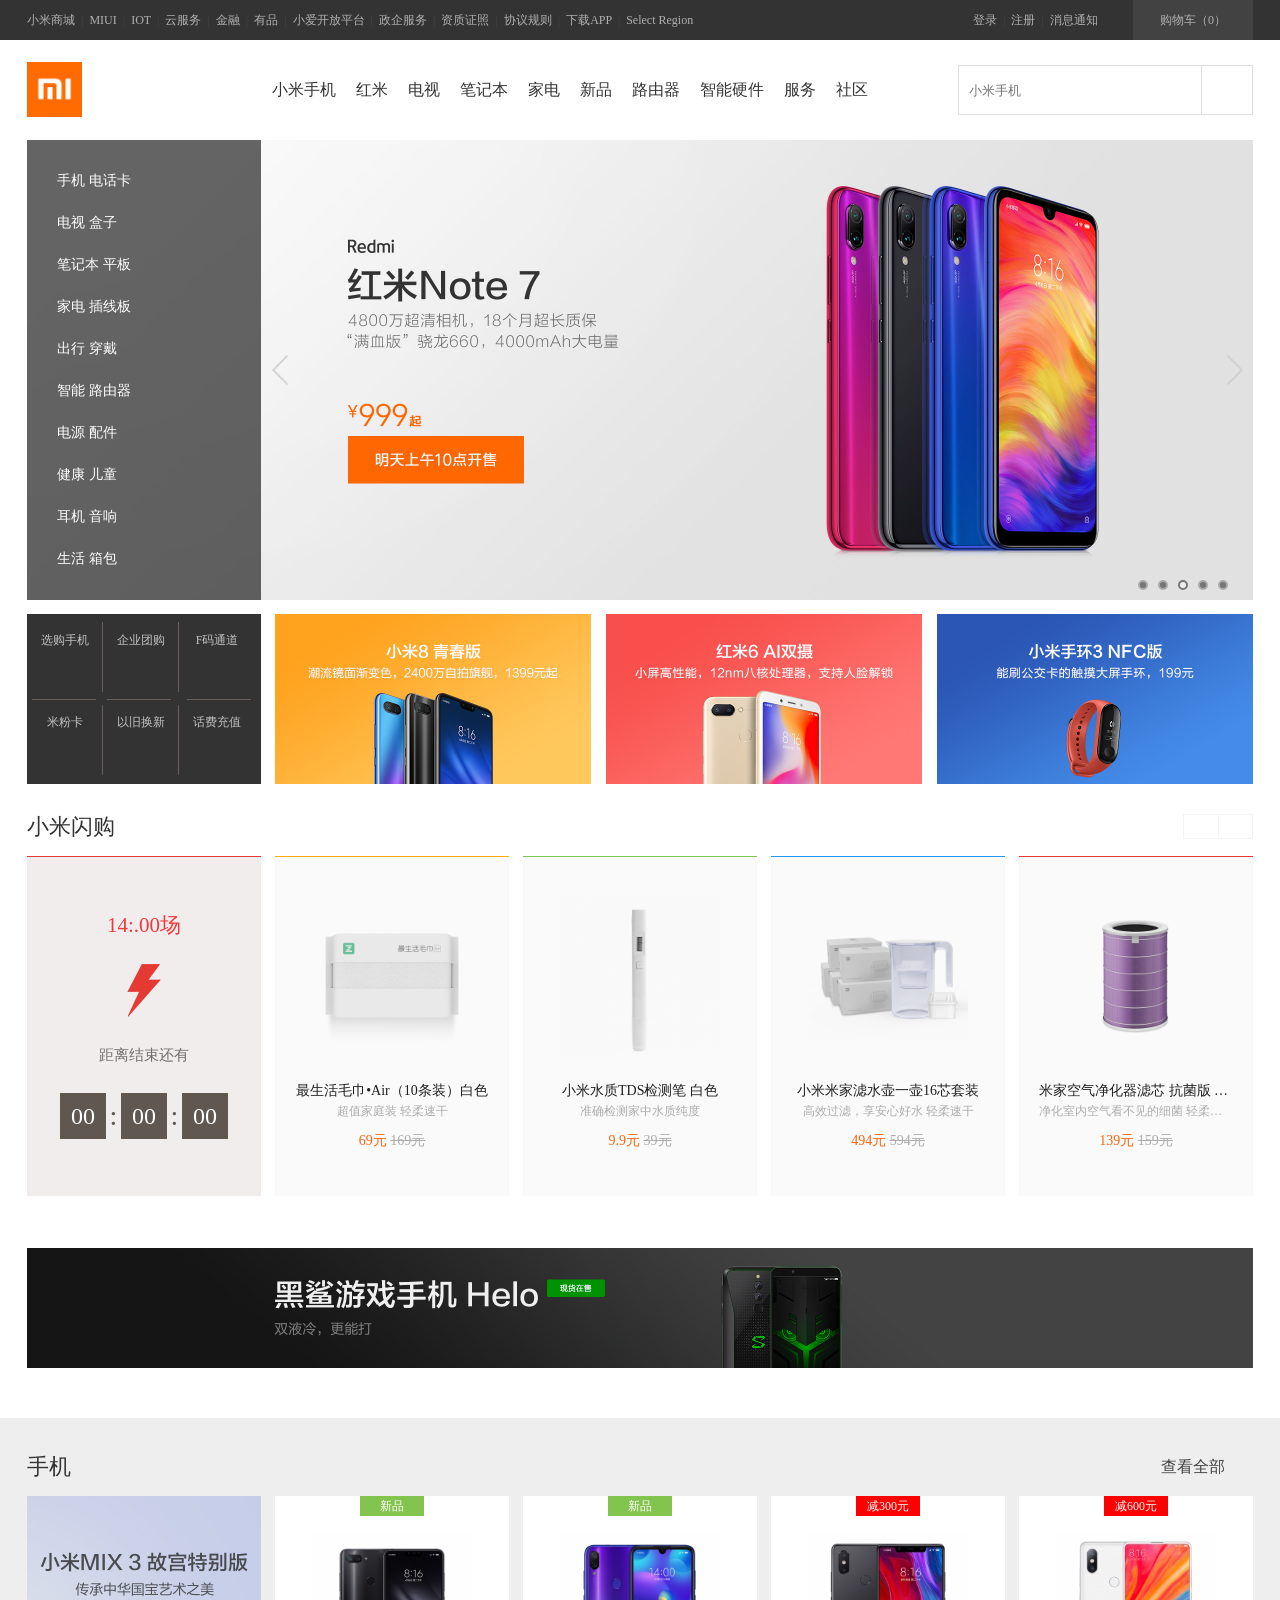
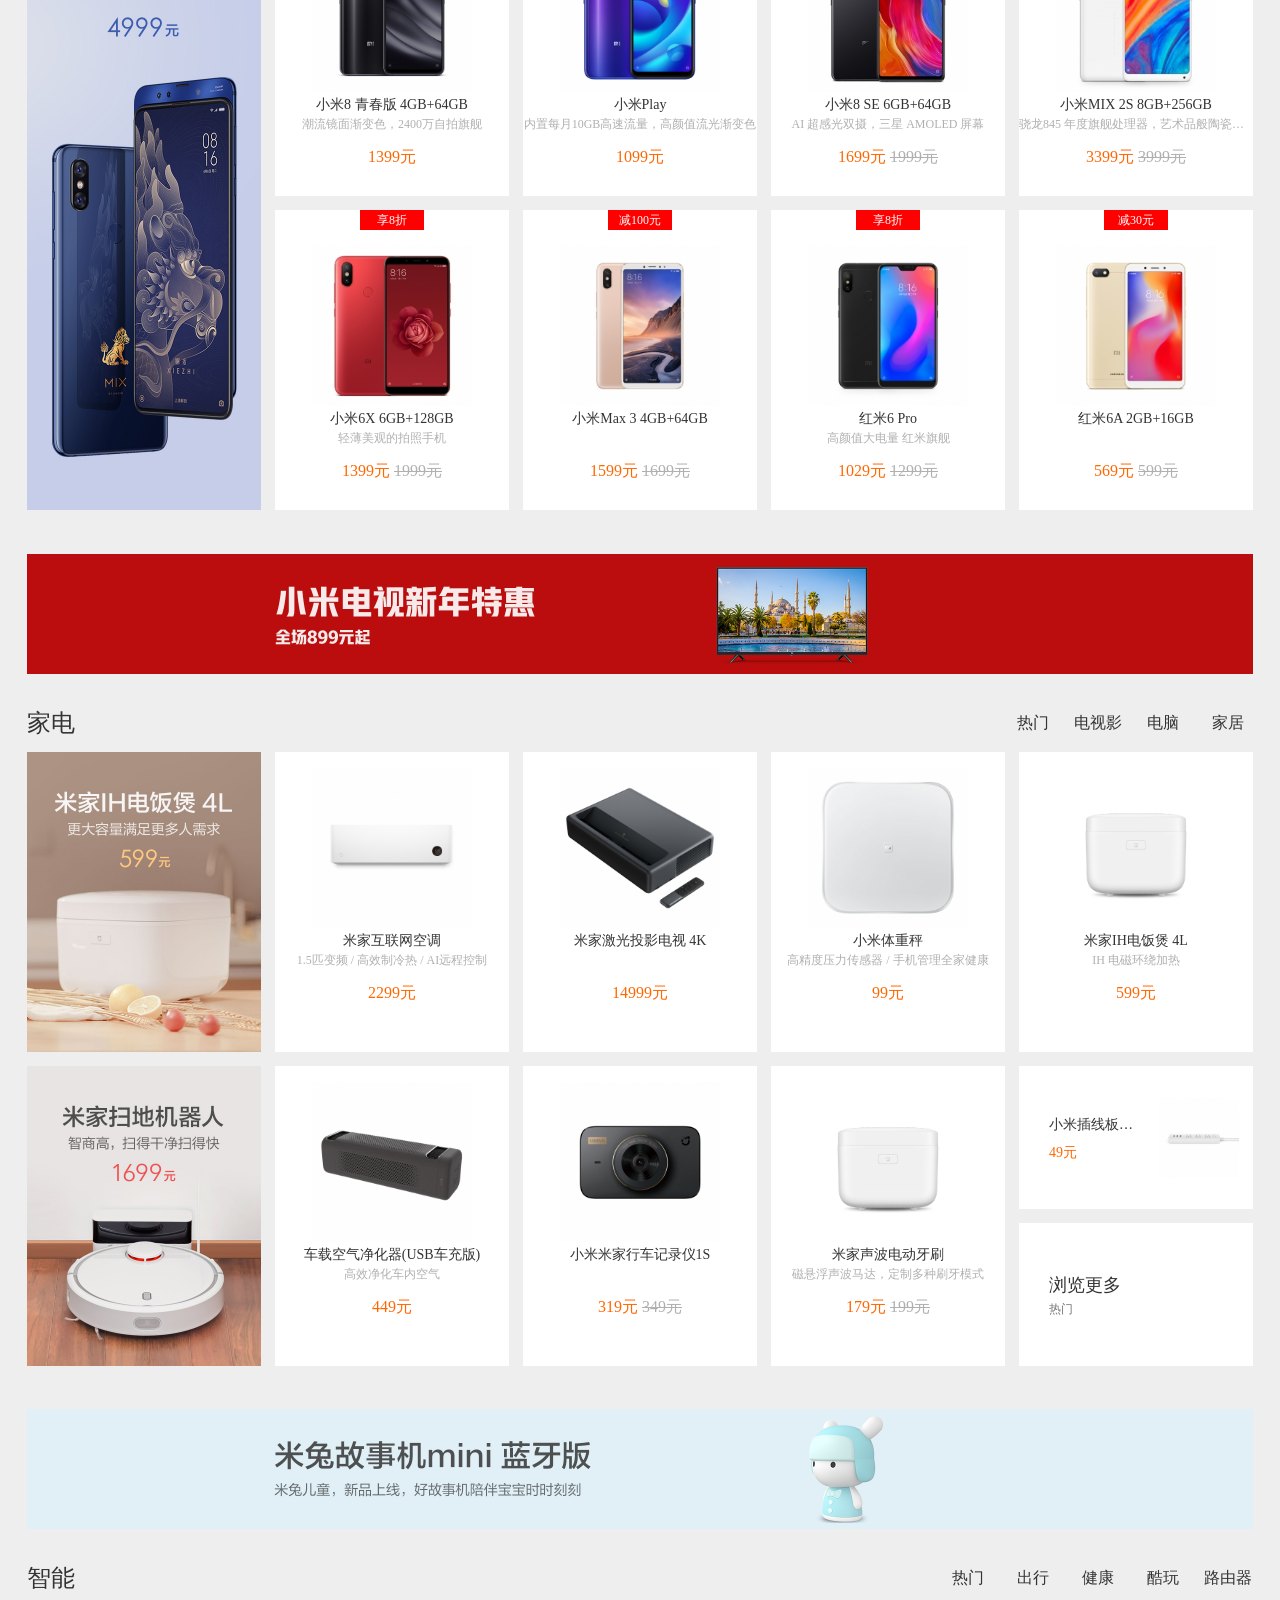
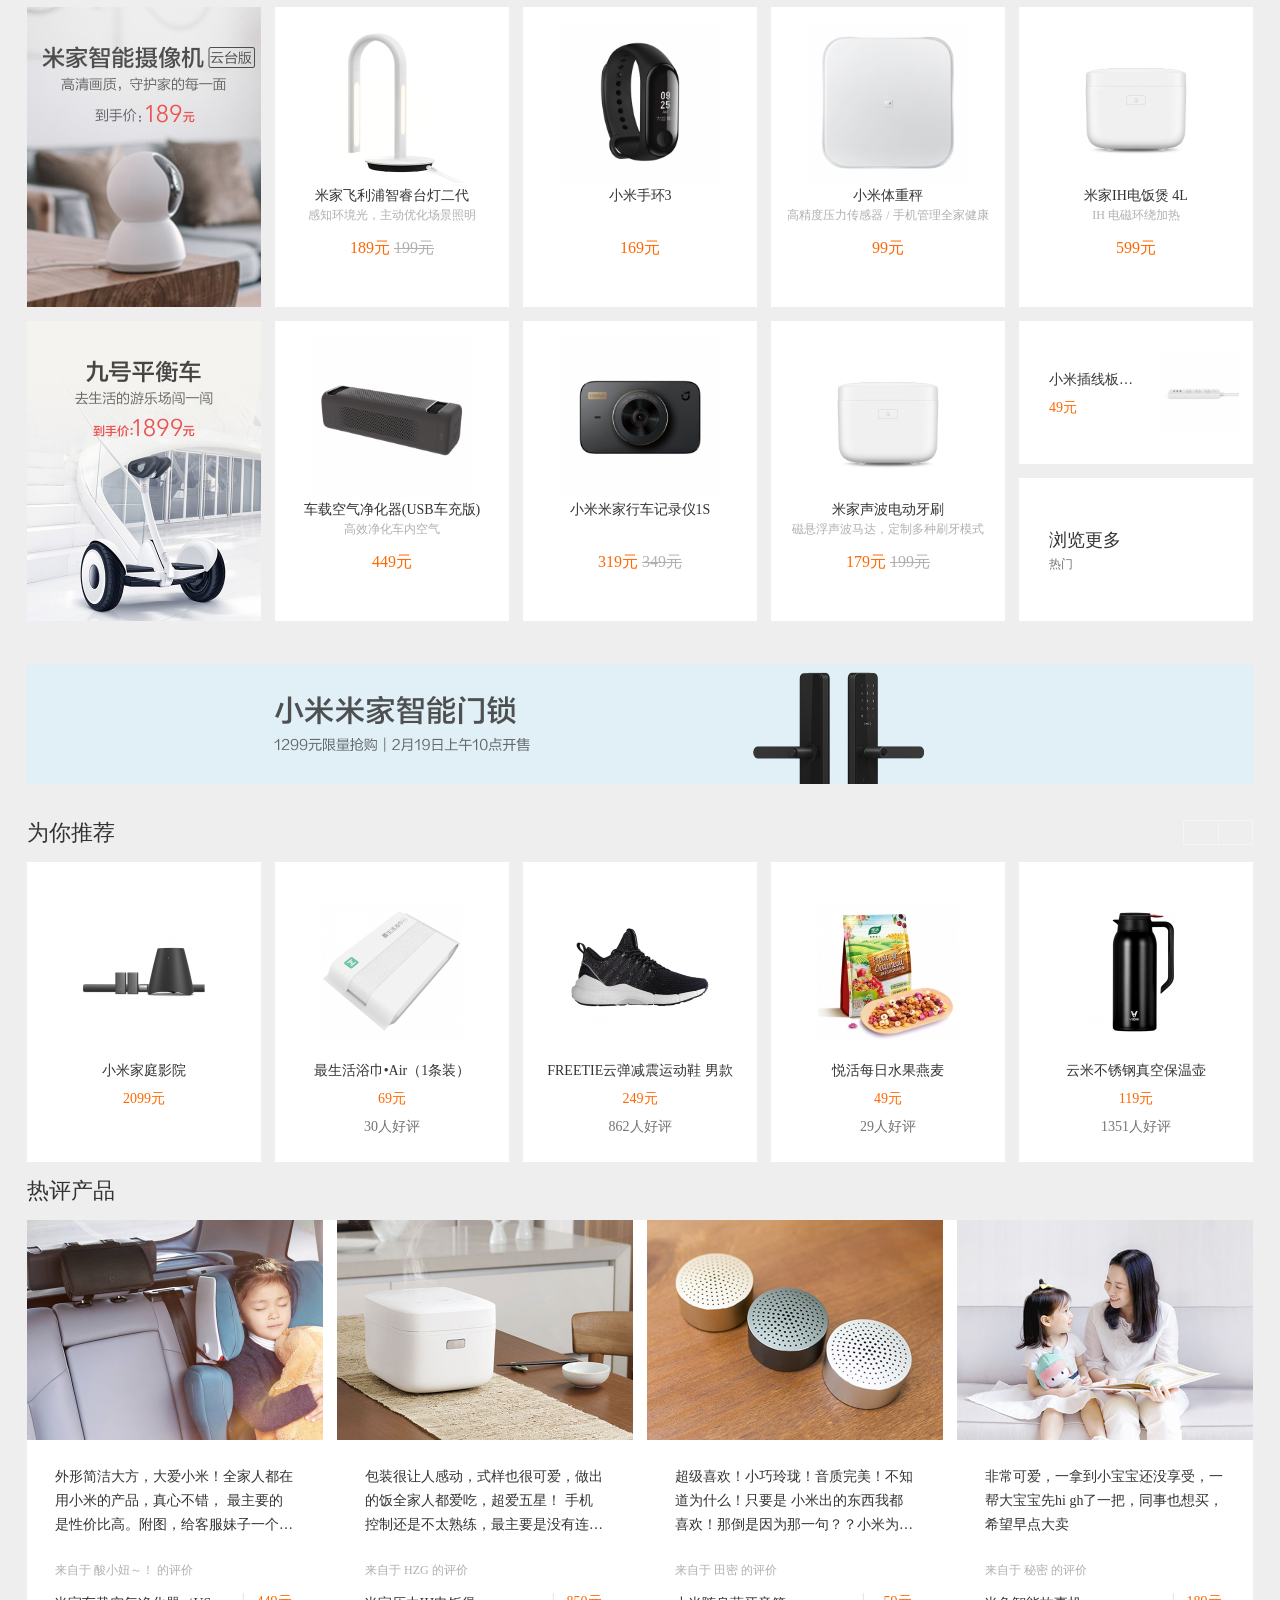
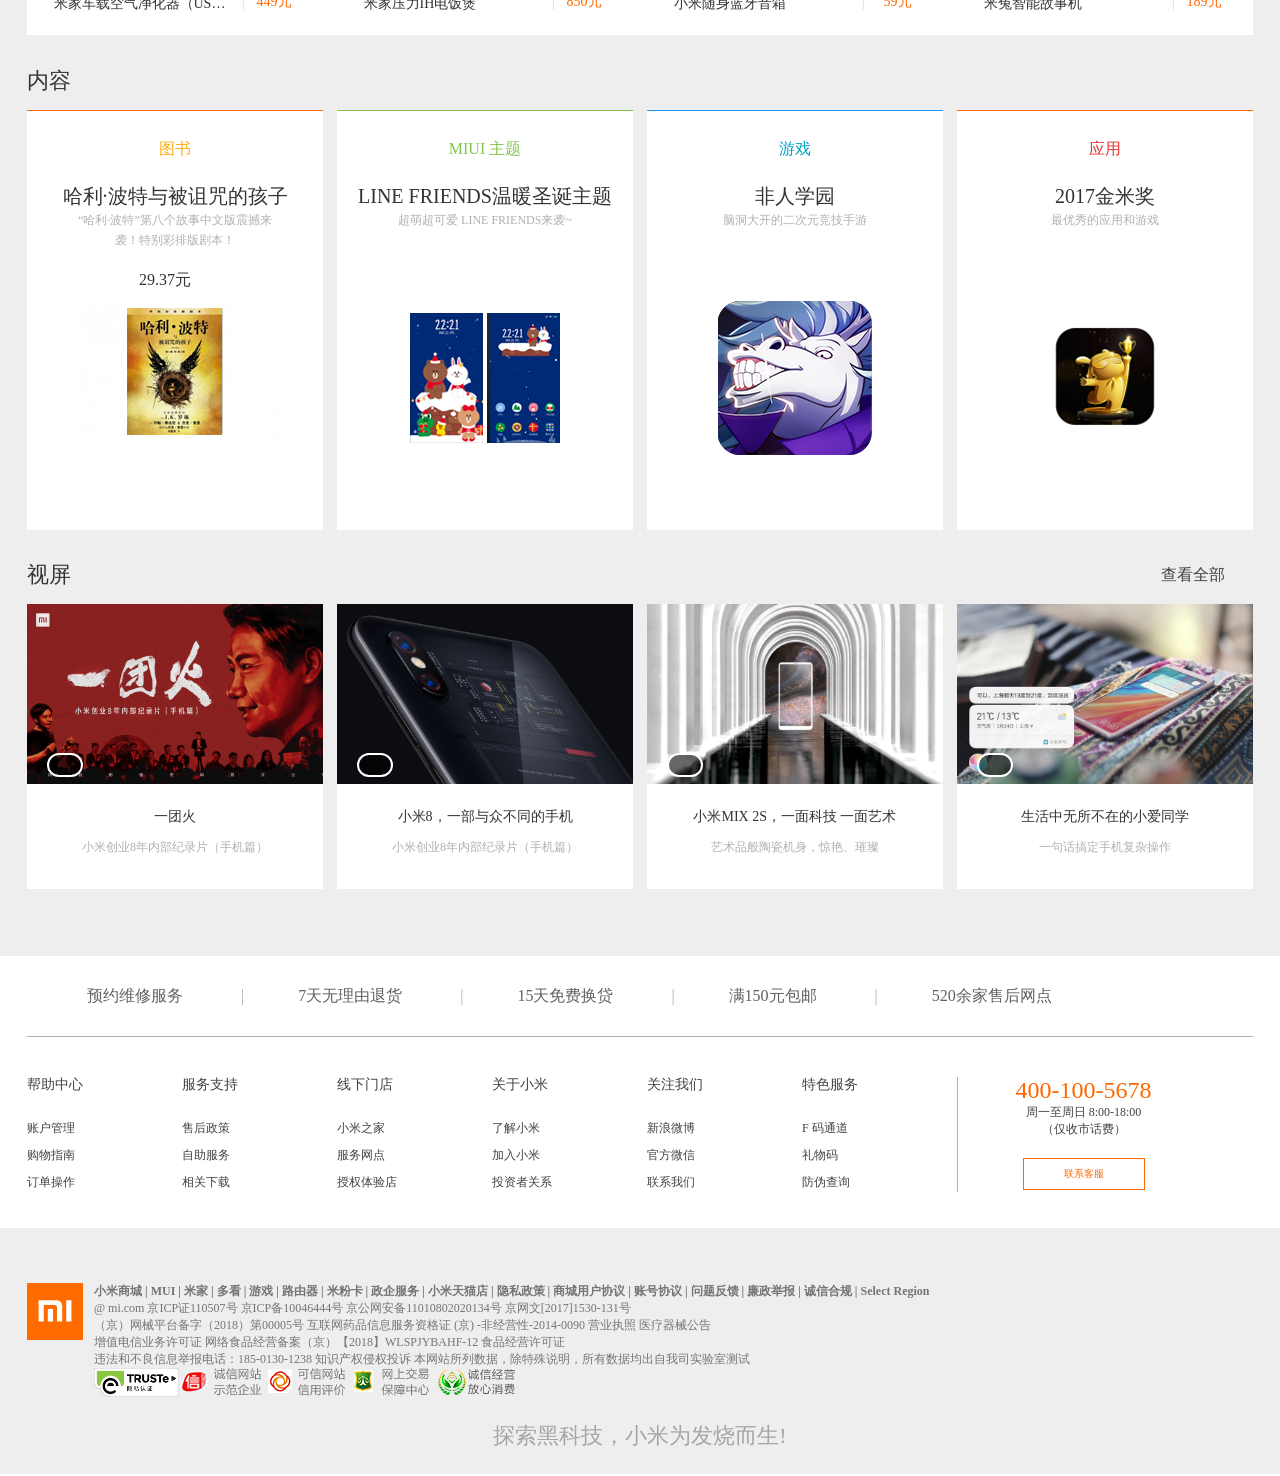
==== xiaomi/xiaomi.html @ b0c9e52c "小米" ====
<!DOCTYPE html>
<html lang="en">
<head>
    <meta charset="UTF-8">
    <title>小米</title>
    <link rel="stylesheet" href="css/xiaomi.css">
    <link rel="stylesheet" href="http://at.alicdn.com/t/font_1019572_u8rzowao7lb.css">
</head>
<body>
    <!--小米首页顶部导航开始-->
        <header class="mi-header">
            <div class="header-content">
                <ul class="header-nav">
                    <a href="">小米商城</a>
                    <span>|</span>
                    <a href="">MIUI</a>
                    <span>|</span>
                    <a href="">IOT</a>
                    <span>|</span>
                    <a href="">云服务</a>
                    <span>|</span>
                    <a href="">金融</a>
                    <span>|</span>
                    <a href="">有品</a>
                    <span>|</span>
                    <a href="">小爱开放平台</a>
                    <span>|</span>
                    <a href="">政企服务</a>
                    <span>|</span>
                    <a href="">资质证照</a>
                    <span>|</span>
                    <a href="">协议规则</a>
                    <span>|</span>
                    <a href="">下载APP</a>
                    <span>|</span>
                    <a href="">Select Region</a>

                </ul>
                <div class="header-car">
                    <a href="">登录</a>
                    <span>|</span>
                    <a href="">注册</a>
                    <span>|</span>
                    <a href="">消息通知</a>

                    <a href="" id="car">
                        <i class="iconfont icon-gouwuche"></i>
                        购物车（0）
                        <div class="car-xiala">

                        </div>
                    </a>

                </div>
            </div>
        </header>
    <!--小米首页顶部导航结束-->
    <!--小米首页搜索部分开始-->
        <div class="search-box">
            <div class="container search">
                <div class="search-img">
                    <img src="img/logo-footer.png" alt="">
                </div>
                <ul class="search-list">
                    <li id="search-list-one"></li>
                    <li class="search-item">
                        小米手机
                        <div class="item-detail">
                            <ul>
                                <li class="item-detail-li item-detail-li-one">
                                    <div class="item-detail-a item-detail-a-xinpin">
                                        新品
                                    </div>
                                    <p class="item-detail-img">
                                        <img src="img/mix3-320.png" alt="">
                                    </p>
                                    <p class="item-detail-b">小米MIX 3</p>
                                    <p class="item-detail-c">3299元起</p>
                                </li>
                                <div class="item-line"></div>
                                <li class="item-detail-li">
                                    <div class="item-detail-a"></div>
                                    <p class="item-detail-img">
                                        <img src="img/qingchun-320.png" alt="">
                                    </p>
                                    <p class="item-detail-b">小米8 青春版</p>
                                    <p class="item-detail-c">1399元起</p>
                                </li>
                                <div class="item-line"></div>
                                <li class="item-detail-li">
                                    <div class="item-detail-a"></div>
                                    <p class="item-detail-img">
                                        <img src="img/pc-320-220-mi8.png" alt="">
                                    </p>
                                    <p class="item-detail-b">小米8</p>
                                    <p class="item-detail-c">2699元起</p>
                                </li>
                                <div class="item-line"></div>
                                <li class="item-detail-li">
                                    <div class="item-detail-a item-detail-a-xinpin">新品</div>
                                    <p class="item-detail-img">
                                        <img src="img/pc-320-miplay-1.png" alt="">
                                    </p>
                                    <p class="item-detail-b">小米Play</p>
                                    <p class="item-detail-c">1099元起</p>
                                </li>
                                <div class="item-line"></div>
                                <li class="item-detail-li">
                                    <div class="item-detail-a"></div>
                                    <p class="item-detail-img">
                                        <img src="img/pc-320-220-mi8se.png" alt="">
                                    </p>
                                    <p class="item-detail-b">小米8 SE</p>
                                    <p class="item-detail-c">1699元起</p>
                                </li>
                            </ul>
                        </div>
                    </li>
                    <li class="search-item">
                        红米
                        <div class="item-detail">
                            <ul>
                                <li class="item-detail-li item-detail-li-one">
                                    <div class="item-detail-a item-detail-a-xinpin">
                                        新品
                                    </div>
                                    <p class="item-detail-img">
                                        <img src="img/note7320-220.png" alt="">
                                    </p>
                                    <p class="item-detail-b">红米Note7</p>
                                    <p class="item-detail-c">999元起</p>
                                </li>
                                <div class="item-line"></div>
                                <li class="item-detail-li">
                                    <div class="item-detail-a"></div>
                                    <p class="item-detail-img">
                                        <img src="img/6pro320-220.png" alt="">
                                    </p>
                                    <p class="item-detail-b">红米6 Pro</p>
                                    <p class="item-detail-c">1299元起</p>
                                </li>
                                <div class="item-line"></div>
                                <li class="item-detail-li">
                                    <div class="item-detail-a"></div>
                                    <p class="item-detail-img">
                                        <img src="img/666320.png" alt="">
                                    </p>
                                    <p class="item-detail-b">红米6</p>
                                    <p class="item-detail-c">799元起</p>
                                </li>
                                <div class="item-line"></div>
                                <li class="item-detail-li">
                                    <div class="item-detail-a"></div>
                                    <p class="item-detail-img">
                                        <img src="img/6A320.png" alt="">
                                    </p>
                                    <p class="item-detail-b">红米6A</p>
                                    <p class="item-detail-c">599元起</p>
                                </li>
                                <div class="item-line"></div>
                                <li class="item-detail-li">
                                    <div class="item-detail-a"></div>
                                    <p class="item-detail-img">
                                        <img src="img/note5-320-220.png" alt="">
                                    </p>
                                    <p class="item-detail-b">红米Note5</p>
                                    <p class="item-detail-c">1099元起</p>
                                </li>
                            </ul>
                        </div>
                    </li>
                    <li class="search-item">
                        电视
                        <div class="item-detail">
                            <ul>
                                <li class="item-detail-li item-detail-li-one">
                                    <div class="item-detail-a">
                                        新品
                                    </div>
                                    <p class="item-detail-img">
                                        <img src="img/mix3-320.png" alt="">
                                    </p>
                                    <p class="item-detail-b">小米MIX 3</p>
                                    <p class="item-detail-c">3299元起</p>
                                </li>
                                <div class="item-line"></div>
                                <li class="item-detail-li">
                                    <div class="item-detail-a"></div>
                                    <p class="item-detail-img">
                                        <img src="img/mix3-320.png" alt="">
                                    </p>
                                    <p class="item-detail-b">小米MIX 3</p>
                                    <p class="item-detail-c">3299元起</p>
                                </li>
                                <div class="item-line"></div>
                                <li class="item-detail-li">
                                    <div class="item-detail-a"></div>
                                    <p class="item-detail-img">
                                        <img src="img/mix3-320.png" alt="">
                                    </p>
                                    <p class="item-detail-b">小米MIX 3</p>
                                    <p class="item-detail-c">3299元起</p>
                                </li>
                                <div class="item-line"></div>
                                <li class="item-detail-li">
                                    <div class="item-detail-a"></div>
                                    <p class="item-detail-img">
                                        <img src="img/mix3-320.png" alt="">
                                    </p>
                                    <p class="item-detail-b">小米MIX 3</p>
                                    <p class="item-detail-c">3299元起</p>
                                </li>
                                <div class="item-line"></div>
                                <li class="item-detail-li">
                                    <div class="item-detail-a"></div>
                                    <p class="item-detail-img">
                                        <img src="img/mix3-320.png" alt="">
                                    </p>
                                    <p class="item-detail-b">小米MIX 3</p>
                                    <p class="item-detail-c">3299元起</p>
                                </li>
                                <div class="item-line"></div>
                                <li class="item-detail-li">
                                    <div class="item-detail-a"></div>
                                    <p class="item-detail-img">
                                        <img src="img/mix3-320.png" alt="">
                                    </p>
                                    <p class="item-detail-b">小米MIX 3</p>
                                    <p class="item-detail-c">3299元起</p>
                                </li>
                            </ul>
                        </div>
                    </li>
                    <li class="search-item">
                        笔记本
                        <div class="item-detail">
                            <ul>
                                <li class="item-detail-li item-detail-li-one">
                                    <div class="item-detail-a">
                                        新品
                                    </div>
                                    <p class="item-detail-img">
                                        <img src="img/mix3-320.png" alt="">
                                    </p>
                                    <p class="item-detail-b">小米MIX 3</p>
                                    <p class="item-detail-c">3299元起</p>
                                </li>
                                <div class="item-line"></div>
                                <li class="item-detail-li">
                                    <div class="item-detail-a"></div>
                                    <p class="item-detail-img">
                                        <img src="img/mix3-320.png" alt="">
                                    </p>
                                    <p class="item-detail-b">小米MIX 3</p>
                                    <p class="item-detail-c">3299元起</p>
                                </li>
                                <div class="item-line"></div>
                                <li class="item-detail-li">
                                    <div class="item-detail-a"></div>
                                    <p class="item-detail-img">
                                        <img src="img/mix3-320.png" alt="">
                                    </p>
                                    <p class="item-detail-b">小米MIX 3</p>
                                    <p class="item-detail-c">3299元起</p>
                                </li>
                                <div class="item-line"></div>
                                <li class="item-detail-li">
                                    <div class="item-detail-a"></div>
                                    <p class="item-detail-img">
                                        <img src="img/mix3-320.png" alt="">
                                    </p>
                                    <p class="item-detail-b">小米MIX 3</p>
                                    <p class="item-detail-c">3299元起</p>
                                </li>
                                <div class="item-line"></div>
                                <li class="item-detail-li">
                                    <div class="item-detail-a"></div>
                                    <p class="item-detail-img">
                                        <img src="img/mix3-320.png" alt="">
                                    </p>
                                    <p class="item-detail-b">小米MIX 3</p>
                                    <p class="item-detail-c">3299元起</p>
                                </li>
                                <div class="item-line"></div>
                                <li class="item-detail-li">
                                    <div class="item-detail-a"></div>
                                    <p class="item-detail-img">
                                        <img src="img/mix3-320.png" alt="">
                                    </p>
                                    <p class="item-detail-b">小米MIX 3</p>
                                    <p class="item-detail-c">3299元起</p>
                                </li>
                            </ul>
                        </div>
                    </li>
                    <li class="search-item">
                        家电
                        <div class="item-detail">
                            <ul>
                                <li class="item-detail-li item-detail-li-one">
                                    <div class="item-detail-a">
                                        新品
                                    </div>
                                    <p class="item-detail-img">
                                        <img src="img/mix3-320.png" alt="">
                                    </p>
                                    <p class="item-detail-b">小米MIX 3</p>
                                    <p class="item-detail-c">3299元起</p>
                                </li>
                                <div class="item-line"></div>
                                <li class="item-detail-li">
                                    <div class="item-detail-a"></div>
                                    <p class="item-detail-img">
                                        <img src="img/mix3-320.png" alt="">
                                    </p>
                                    <p class="item-detail-b">小米MIX 3</p>
                                    <p class="item-detail-c">3299元起</p>
                                </li>
                                <div class="item-line"></div>
                                <li class="item-detail-li">
                                    <div class="item-detail-a"></div>
                                    <p class="item-detail-img">
                                        <img src="img/mix3-320.png" alt="">
                                    </p>
                                    <p class="item-detail-b">小米MIX 3</p>
                                    <p class="item-detail-c">3299元起</p>
                                </li>
                                <div class="item-line"></div>
                                <li class="item-detail-li">
                                    <div class="item-detail-a"></div>
                                    <p class="item-detail-img">
                                        <img src="img/mix3-320.png" alt="">
                                    </p>
                                    <p class="item-detail-b">小米MIX 3</p>
                                    <p class="item-detail-c">3299元起</p>
                                </li>
                                <div class="item-line"></div>
                                <li class="item-detail-li">
                                    <div class="item-detail-a"></div>
                                    <p class="item-detail-img">
                                        <img src="img/mix3-320.png" alt="">
                                    </p>
                                    <p class="item-detail-b">小米MIX 3</p>
                                    <p class="item-detail-c">3299元起</p>
                                </li>
                                <div class="item-line"></div>
                                <li class="item-detail-li">
                                    <div class="item-detail-a"></div>
                                    <p class="item-detail-img">
                                        <img src="img/mix3-320.png" alt="">
                                    </p>
                                    <p class="item-detail-b">小米MIX 3</p>
                                    <p class="item-detail-c">3299元起</p>
                                </li>
                            </ul>
                        </div>
                    </li>
                    <li class="search-item">
                        新品
                        <div class="item-detail">
                            <ul>
                                <li class="item-detail-li item-detail-li-one">
                                    <div class="item-detail-a">
                                        新品
                                    </div>
                                    <p class="item-detail-img">
                                        <img src="img/mix3-320.png" alt="">
                                    </p>
                                    <p class="item-detail-b">小米MIX 3</p>
                                    <p class="item-detail-c">3299元起</p>
                                </li>
                                <div class="item-line"></div>
                                <li class="item-detail-li">
                                    <div class="item-detail-a"></div>
                                    <p class="item-detail-img">
                                        <img src="img/mix3-320.png" alt="">
                                    </p>
                                    <p class="item-detail-b">小米MIX 3</p>
                                    <p class="item-detail-c">3299元起</p>
                                </li>
                                <div class="item-line"></div>
                                <li class="item-detail-li">
                                    <div class="item-detail-a"></div>
                                    <p class="item-detail-img">
                                        <img src="img/mix3-320.png" alt="">
                                    </p>
                                    <p class="item-detail-b">小米MIX 3</p>
                                    <p class="item-detail-c">3299元起</p>
                                </li>
                                <div class="item-line"></div>
                                <li class="item-detail-li">
                                    <div class="item-detail-a"></div>
                                    <p class="item-detail-img">
                                        <img src="img/mix3-320.png" alt="">
                                    </p>
                                    <p class="item-detail-b">小米MIX 3</p>
                                    <p class="item-detail-c">3299元起</p>
                                </li>
                                <div class="item-line"></div>
                                <li class="item-detail-li">
                                    <div class="item-detail-a"></div>
                                    <p class="item-detail-img">
                                        <img src="img/mix3-320.png" alt="">
                                    </p>
                                    <p class="item-detail-b">小米MIX 3</p>
                                    <p class="item-detail-c">3299元起</p>
                                </li>
                                <div class="item-line"></div>
                                <li class="item-detail-li">
                                    <div class="item-detail-a"></div>
                                    <p class="item-detail-img">
                                        <img src="img/mix3-320.png" alt="">
                                    </p>
                                    <p class="item-detail-b">小米MIX 3</p>
                                    <p class="item-detail-c">3299元起</p>
                                </li>
                            </ul>
                        </div>
                    </li>
                    <li class="search-item">
                        路由器
                        <div class="item-detail">
                            <ul>
                                <li class="item-detail-li item-detail-li-one">
                                    <div class="item-detail-a">
                                        新品
                                    </div>
                                    <p class="item-detail-img">
                                        <img src="img/mix3-320.png" alt="">
                                    </p>
                                    <p class="item-detail-b">小米MIX 3</p>
                                    <p class="item-detail-c">3299元起</p>
                                </li>
                                <div class="item-line"></div>
                                <li class="item-detail-li">
                                    <div class="item-detail-a"></div>
                                    <p class="item-detail-img">
                                        <img src="img/mix3-320.png" alt="">
                                    </p>
                                    <p class="item-detail-b">小米MIX 3</p>
                                    <p class="item-detail-c">3299元起</p>
                                </li>
                                <div class="item-line"></div>
                                <li class="item-detail-li">
                                    <div class="item-detail-a"></div>
                                    <p class="item-detail-img">
                                        <img src="img/mix3-320.png" alt="">
                                    </p>
                                    <p class="item-detail-b">小米MIX 3</p>
                                    <p class="item-detail-c">3299元起</p>
                                </li>
                                <div class="item-line"></div>
                                <li class="item-detail-li">
                                    <div class="item-detail-a"></div>
                                    <p class="item-detail-img">
                                        <img src="img/mix3-320.png" alt="">
                                    </p>
                                    <p class="item-detail-b">小米MIX 3</p>
                                    <p class="item-detail-c">3299元起</p>
                                </li>
                                <div class="item-line"></div>
                                <li class="item-detail-li">
                                    <div class="item-detail-a"></div>
                                    <p class="item-detail-img">
                                        <img src="img/mix3-320.png" alt="">
                                    </p>
                                    <p class="item-detail-b">小米MIX 3</p>
                                    <p class="item-detail-c">3299元起</p>
                                </li>
                                <div class="item-line"></div>
                                <li class="item-detail-li">
                                    <div class="item-detail-a"></div>
                                    <p class="item-detail-img">
                                        <img src="img/mix3-320.png" alt="">
                                    </p>
                                    <p class="item-detail-b">小米MIX 3</p>
                                    <p class="item-detail-c">3299元起</p>
                                </li>
                            </ul>
                        </div>
                    </li>
                    <li class="search-item">
                        智能硬件
                        <div class="item-detail">
                            <ul>
                                <li class="item-detail-li item-detail-li-one">
                                    <div class="item-detail-a">
                                        新品
                                    </div>
                                    <p class="item-detail-img">
                                        <img src="img/mix3-320.png" alt="">
                                    </p>
                                    <p class="item-detail-b">小米MIX 3</p>
                                    <p class="item-detail-c">3299元起</p>
                                </li>
                                <div class="item-line"></div>
                                <li class="item-detail-li">
                                    <div class="item-detail-a"></div>
                                    <p class="item-detail-img">
                                        <img src="img/mix3-320.png" alt="">
                                    </p>
                                    <p class="item-detail-b">小米MIX 3</p>
                                    <p class="item-detail-c">3299元起</p>
                                </li>
                                <div class="item-line"></div>
                                <li class="item-detail-li">
                                    <div class="item-detail-a"></div>
                                    <p class="item-detail-img">
                                        <img src="img/mix3-320.png" alt="">
                                    </p>
                                    <p class="item-detail-b">小米MIX 3</p>
                                    <p class="item-detail-c">3299元起</p>
                                </li>
                                <div class="item-line"></div>
                                <li class="item-detail-li">
                                    <div class="item-detail-a"></div>
                                    <p class="item-detail-img">
                                        <img src="img/mix3-320.png" alt="">
                                    </p>
                                    <p class="item-detail-b">小米MIX 3</p>
                                    <p class="item-detail-c">3299元起</p>
                                </li>
                                <div class="item-line"></div>
                                <li class="item-detail-li">
                                    <div class="item-detail-a"></div>
                                    <p class="item-detail-img">
                                        <img src="img/mix3-320.png" alt="">
                                    </p>
                                    <p class="item-detail-b">小米MIX 3</p>
                                    <p class="item-detail-c">3299元起</p>
                                </li>
                                <div class="item-line"></div>
                                <li class="item-detail-li">
                                    <div class="item-detail-a"></div>
                                    <p class="item-detail-img">
                                        <img src="img/mix3-320.png" alt="">
                                    </p>
                                    <p class="item-detail-b">小米MIX 3</p>
                                    <p class="item-detail-c">3299元起</p>
                                </li>
                            </ul>
                        </div>
                    </li>
                    <li class="search-item">
                        服务
                    </li>
                    <li class="search-item">
                        社区
                    </li>
                </ul>
                <div class="search-input">
                    <input type="text" placeholder="小米手机"><!--placeholder用来定义输入框默认显示的文字-->
                    <div class="search-logo">
                        <i class="iconfont icon-search"></i>
                    </div>
                </div>
            </div>
        </div>
    <!--小米首页搜索部分结束-->
    <!--小米首页轮播图部分开始-->
        <div class="container banner-box">
            <!--小米首页轮播图列表部分开始-->
            <ul class="banner-list">
                <li class="banner-item">
                    手机 电话卡
                    <i class="iconfont icon-xiangyou"></i>
                </li>
                <li class="banner-item">
                    电视 盒子
                    <i class="iconfont icon-xiangyou"></i>
                </li>
                <li class="banner-item">
                    笔记本 平板
                    <i class="iconfont icon-xiangyou"></i>
                </li>
                <li class="banner-item">
                    家电 插线板
                    <i class="iconfont icon-xiangyou"></i>
                </li>
                <li class="banner-item">
                    出行 穿戴
                    <i class="iconfont icon-xiangyou"></i>
                </li>
                <li class="banner-item">
                    智能 路由器
                    <i class="iconfont icon-xiangyou"></i>
                </li>
                <li class="banner-item">
                    电源 配件
                    <i class="iconfont icon-xiangyou"></i>
                </li>
                <li class="banner-item">
                    健康 儿童
                    <i class="iconfont icon-xiangyou"></i>
                </li>
                <li class="banner-item">
                    耳机 音响
                    <i class="iconfont icon-xiangyou"></i>
                </li>
                <li class="banner-item">
                    生活 箱包
                    <i class="iconfont icon-xiangyou"></i>
                </li>
            </ul>
            <div class="banner-img">
                <ul id="img-ul">
                    <li class="active"><img src="img/xmad_15489036241498_XVwut.jpg" alt=""></li>
                    <li><img src="img/banner1.jpg" alt=""></li>
                    <li><img src="img/xmad_15488151868368_UGQMv.jpg" alt=""></li>
                    <li><img src="img/xmad_15505754953848_uexhd.jpg" alt=""></li>
                    <li><img src="img/xmad_15506579440692_npzmV.jpg" alt=""></li>
                </ul>
            </div>
            <div class="btn-left"></div>
            <div class="btn-right"></div>
            <div class="dots">
                <ul>
                    <li class="active"></li>
                    <li></li>
                    <li></li>
                    <li></li>
                    <li></li>
                </ul>
            </div>
            <!--小米首页轮播图列表部分结束-->
        </div>
    <script>
        let dot = document.querySelectorAll(".dots>ul>li");
        // console.log(dot);
        let img = document.querySelectorAll(".banner-img>ul>li");
        // console.log(img);
        let flag = false;
        let flag2 = false;
        dot.forEach(function (ele,index) {
            ele.onclick = function () {
                flag = true;
                now = index;
                clearInterval(ziDongLunBo);
                for (let i = 0; i < img.length; i ++){
                    dot[i].classList.remove("active");
                    img[i].classList.remove("active");
                }
                this.classList.add("active");
                img[index].classList.add("active");
            }

        })

        let now = 0;
        function move() {
            now ++;
            console.log("now的值" + now);
            if(now === img.length){
                now = 0;
            }
            if(now === -1){
                now = img.length -1;
            }
            for(let i = 0; i < img.length; i ++){
                dot[i].classList.remove("active");
                img[i].classList.remove("active");
            }
            dot[now].classList.add("active");
            img[now].classList.add("active");
        }

        let ziDongLunBo  = setInterval(move,2000);

        let banner = document.querySelector(".banner-box");
        banner.onmouseenter = function () {
            clearInterval(ziDongLunBo);
        };
        banner.onmouseleave = function () {
            if (flag){
                return;
            }
            ziDongLunBo  = setInterval(move,2000);
        };

        let prev = document.querySelector(".btn-left");
        let next = document.querySelector(".btn-right");
        // console.log(next);

        next.onclick = function () {
            if(flag2){
                flag2 = false;
                flag = true;
                move();
            }

        };
        prev.onclick = function () {
            if (flag2){
                flag2 = false;
                flag = true;
                now -= 2;
                move();
            }
        };

        img.forEach(function (ele) {
            ele.addEventListener("transitionend",function () {
                flag2 = true;
            })
        })
    </script>
    <!--小米首页轮播图部分结束-->
    <!--轮播图下面开始-->
        <div class="container pig-box">
            <div class="pig-L">
                <ul class="pig-L">
                    <li>
                        <a href="" pig-L-a>
                            <i class="iconfont icon-xuangoushouji"></i>
                            <p>选购手机</p>
                        </a>
                    </li>
                    <li>
                        <a href="" pig-L-a>
                            <i class="iconfont icon-liwu1"></i>
                            <p>企业团购</p>
                        </a>
                    </li>
                    <li>
                        <a href="" pig-L-a>
                            <i class="iconfont icon-fma"></i>
                            <p>F码通道</p>
                        </a>
                    </li>
                    <li>
                        <a href="" pig-L-a>
                            <i class="iconfont icon-shoujiqia"></i>
                            <p>米粉卡</p>
                        </a>
                    </li>
                    <li>
                        <a href="" pig-L-a>
                            <i class="iconfont icon-icon-_yijiuhuanxin"></i>
                            <p>以旧换新</p>
                        </a>
                    </li>
                    <li>
                        <a href="" pig-L-a>
                            <i class="iconfont icon-huafeichongzhi-copy"></i>
                            <p>话费充值</p>
                        </a>
                    </li>
                </ul>
                <div class="pig-L-line">
                    <div class="line-a"></div>
                    <div class="line-a"></div>
                    <div class="line-a" id="live"></div>
                    <div class="line-a"></div>
                    <div class="line-a"></div>
                    <div class="line-b"></div>
                    <div class="line-c"></div>
                    <div class="line-d"></div>
                </div>
            </div>
            <div class="pig-R">
                <a class="pig-R-a">
                    <img src="img/xmad_15381015124677_QcEGp.jpg" alt="">
                </a>
                <a class="pig-R-a">
                    <img src="img/xmad_15410029988871_TdzPQ.jpg" alt="">
                </a>
                <a class="pig-R-a pig-R-a-last">
                    <img src="img/xmad_15410599445473_Ivjsb.jpg" alt="">
                </a>
            </div>
        </div>
    <!--轮播图下面结束-->
    <!--小米闪购开始-->
        <div class="container flash-box">
            <div class="flash-title">
                <h3>小米闪购</h3>
                <div class="btn">
                    <div class="prev">
                        <i class="iconfont icon-next-copy"></i>
                    </div>
                    <div class="next">
                        <i class="iconfont icon-xiangyou"></i>
                    </div>
                </div>
            </div>
            <div class="flash-bd">
                <div class=flash-first>
                    <h3>14:.00场</h3>
                    <img src="img/flashpurchase.png" alt="">
                    <p>距离结束还有</p>
                    <div class="time-box">
                        <div class="time">
                            00
                        </div>
                        <div class="dian">:</div>
                        <div class="time">
                            00
                        </div>
                        <div class="dian">:</div>
                        <div class="time">
                            00
                        </div>

                    </div>
                </div>
                <div class="flash-shop">
                    <li class="flash-shop-item">
                        <img src="img/maojing.png" alt="">
                        <div class="zhezhao"></div>
                        <h3>
                            最生活毛巾•Air（10条装）白色
                        </h3>
                        <p class="desc">超值家庭装 轻柔速干</p>
                        <div class="price">
                            69元
                            <s>169元</s>
                        </div>
                    </li>
                    <li class="flash-shop-item item2">
                        <img src="img/T1Z7VvBvdv1RXrhCrK.jpg" alt="">
                        <div class="zhezhao"></div>
                        <h3>
                            小米水质TDS检测笔 白色
                        </h3>
                        <p class="desc">准确检测家中水质纯度</p>
                        <div class="price">
                            9.9元
                            <s>39元</s>
                        </div>
                    </li>
                    <li class="flash-shop-item item3">
                        <img src="img/pms_1544153437.15946473.jpg" alt="">
                        <div class="zhezhao"></div>
                        <h3>
                            小米米家滤水壶一壶16芯套装
                        </h3>
                        <p class="desc">高效过滤，享安心好水 轻柔速干</p>
                        <div class="price">
                            494元
                            <s>594元</s>
                        </div>
                    </li>
                    <li class="flash-shop-item item4">
                        <img src="img/db79032f-f017-5da6-8068-23118a0cf491.jpg" alt="">
                        <div class="zhezhao"></div>
                        <h3>
                            米家空气净化器滤芯 抗菌版 紫色
                        </h3>
                        <p class="desc">净化室内空气看不见的细菌 轻柔速干</p>
                        <div class="price">
                            139元
                            <s>159元</s>
                        </div>
                    </li>
                </div>
            </div>
        </div>
    <!--小米闪购结束-->
    <!--图片开始-->
        <div class="pictures">
            <img src="img/xmad_15471739714866_ZQWjM.jpg" alt="">
        </div>
    <!--图片结束-->
    <!--手机开始-->
    <div class="phone-big">
        <div class="phone-box container">
            <div class="phone-title">
                <div class="title-box">
                    <a href="">查看全部 <i class="iconfont icon-chakanquanbu-copy"></i>
                    </a>
                </div>
                <h3>手机</h3>
            </div>
            <div class="phone-bd">
                <div class="phone-bd-special">
                    <img src="img/xmad_1544580545953_UvEXK.jpg" alt="">
                </div>
                <ul class="phone-bd-list">
                    <li class="list-one">
                        <div class="one-b">
                            新品
                        </div>
                        <div class="one-a">
                            <img src="img/pms_1537323963.1278763!220x220.jpg" alt="">
                        </div>
                        <h3>
                            <a href="">小米8 青春版 4GB+64GB</a>
                        </h3>
                        <p>潮流镜面渐变色，2400万自拍旗舰</p>
                        <span>1399元</span>
                    </li>
                    <li class="list-one">
                        <div class="one-b">
                            新品
                        </div>
                        <div class="one-a">
                            <img src="img/pms_1545457703.71734471!220x220.png" alt="">
                        </div>
                        <h3>
                            <a href="">小米Play</a>
                        </h3>
                        <p>内置每月10GB高速流量，高颜值流光渐变色</p>
                        <span>1099元</span>
                    </li>
                    <li class="list-one">
                        <div class="one-c">
                            减300元
                        </div>
                        <div class="one-a">
                            <img src="img/pms_1527685277.65255600!220x220.jpg" alt="">
                        </div>
                        <h3>
                            <a href="">小米8 SE 6GB+64GB</a>
                        </h3>
                        <p>AI 超感光双摄，三星 AMOLED 屏幕</p>
                        <span>1699元</span>
                        <s>1999元</s>
                    </li>
                    <li class="list-one">
                        <div class="one-c">
                            减600元
                        </div>
                        <div class="one-a">
                            <img src="img/pms_1522034061.12391230!220x220.jpg" alt="">
                        </div>
                        <h3>
                            <a href="">小米MIX 2S 8GB+256GB</a>
                        </h3>
                        <p>骁龙845 年度旗舰处理器，艺术品般陶瓷机身</p>
                        <span>3399元</span>
                        <s>3999元</s>
                    </li>
                    <li class="list-one">
                        <div class="one-c">
                            享8折
                        </div>
                        <div class="one-a">
                            <img src="img/pms_1524621350.77238418!220x220.jpg" alt="">
                        </div>
                        <h3>
                            <a href="">小米6X 6GB+128GB</a>
                        </h3>
                        <p>轻薄美观的拍照手机</p>
                        <span>1399元</span>
                        <s>1999元</s>
                    </li>
                    <li class="list-one">
                        <div class="one-c">
                            减100元
                        </div>
                        <div class="one-a">
                            <img src="img/pms_1531878001.22998509!220x220.jpg" alt="">
                        </div>
                        <h3>
                            <a href="">小米Max 3 4GB+64GB</a>
                        </h3>
                        <p></p>
                        <span>1599元</span>
                        <s>1699元</s>
                    </li>
                    <li class="list-one">
                        <div class="one-c">
                            享8折
                        </div>
                        <div class="one-a">
                            <img src="img/pms_1529635747.42979757!220x220.jpg" alt="">
                        </div>
                        <h3>
                            <a href="">红米6 Pro</a>
                        </h3>
                        <p>高颜值大电量 红米旗舰</p>
                        <span>1029元</span>
                        <s>1299元</s>
                    </li>
                    <li class="list-one">
                        <div class="one-c">
                            减30元
                        </div>
                        <div class="one-a">
                            <img src="img/pms_1528719461.20891365!220x220.jpg" alt="">
                        </div>
                        <h3>
                            <a href="">红米6A 2GB+16GB</a>
                        </h3>
                        <p></p>
                        <span>569元</span>
                        <s>599元</s>
                    </li>

                </ul>
            </div>
        </div>
    </div>
    <!--手机结束-->
    <!--图片开始-->
    <div class="bgcolor">
    <div class="pictures-bg">
        <img src="img/xmad_15486596829568_opVwS.jpg" alt="">
    </div>
    </div>
    <!--图片结束-->
    <!--家电开始-->
    <div class="clever-big">
        <div class="clever-box container">
            <div class="clever-title">
                <h2>家电</h2>
                <ul class="clever-title-list">
                    <li>家居</li>
                    <li>电脑</li>
                    <li>电视影音</li>
                    <li>热门</li>
                </ul>
            </div>
            <div class="clever-L">
                <ul >
                    <li >
                        <img src="img/xmad_15232433421155_vCzhJ.jpg" alt="">
                    </li>
                    <li >
                        <img src="img/xmad_15123939053142_dFlAw.jpg" alt="">
                    </li>
                </ul>
            </div>
            <ul class="phone-bd-list">
                <li class="list-one">
                    <div class="one-a">
                        <img src="img/pms_1532079051.54116111!220x220.jpg" alt="">
                    </div>
                    <h3>
                        <a href="">米家互联网空调</a>
                    </h3>
                    <p>1.5匹变频 / 高效制冷热 / AI远程控制</p>
                    <span>2299元</span>
                    <s></s>
                    <div class="hide">
                        <a href="">
                            <p>
                                已安装好了，是不是很气派
                            </p>
                            <p id="hide-p">
                                来自于 孙李 的评价
                            </p>
                        </a>
                    </div>
                </li>
                <li class="list-one">
                    <div class="one-a">
                        <img src="img/pms_1547450131.90883073!220x220.jpg" alt="">
                    </div>
                    <h3>
                        <a href="">米家激光投影电视 4K</a>
                    </h3>
                    <p></p>
                    <span>14999元</span>
                    <!--<s>199元</s>-->
                    <div class="hide">
                        <a href="">
                            <p>
                                外观很好，手感不错，质感不错，稳重大气！投影效果杠杠...
                            </p>
                            <p id="hide-p">
                                来自于 ideal 的评价
                            </p>
                        </a>
                    </div>
                </li>
                <li class="list-one">
                    <div class="one-a">
                        <img src="img/T1sWd_B7VT1RXrhCrK!220x220.jpg" alt="">
                    </div>
                    <h3>
                        <a href="">小米体重秤</a>
                    </h3>
                    <p>高精度压力传感器 / 手机管理全家健康</p>
                    <span>99元</span>
                    <!--<s>199元</s>-->
                    <div class="hide">
                        <a href="">
                            <p>
                                简洁～不失高贵～ 大方～不失档次～小米的智能～飞利...
                            </p>
                            <p id="hide-p">
                                来自于 ♎️一念之间 的评价
                            </p>
                        </a>
                    </div>
                </li>
                <li class="list-one">
                    <div class="one-a">
                        <img src="img/pms_1490770630.65576964!220x220.png" alt="">
                    </div>
                    <h3>
                        <a href="">米家IH电饭煲 4L</a>
                    </h3>
                    <p>IH 电磁环绕加热 </p>
                    <span>599元</span>
                    <!--<s>199元</s>-->
                    <div class="hide">
                        <a href="">
                            <p>
                                简洁～不失高贵～ 大方～不失档次～小米的智能～飞利...
                            </p>
                            <p id="hide-p">
                                来自于 ♎️一念之间 的评价
                            </p>
                        </a>
                    </div>
                </li>
                <li class="list-one">
                    <div class="one-a">
                        <img src="img/pms_1506733860.3164711!220x220.jpg" alt="">
                    </div>
                    <h3>
                        <a href="">车载空气净化器(USB车充版)</a>
                    </h3>
                    <p>高效净化车内空气</p>
                    <span>449元</span>
                    <!--<s>199元</s>-->
                    <div class="hide">
                        <a href="">
                            <p>
                                简洁～不失高贵～ 大方～不失档次～小米的智能～飞利...
                            </p>
                            <p id="hide-p">
                                来自于 ♎️一念之间 的评价
                            </p>
                        </a>
                    </div>
                </li>
                <li class="list-one">
                    <div class="one-a">
                        <img src="img/pms_1539051273.95659582!220x220.jpg" alt="">
                    </div>
                    <h3>
                        <a href="">小米米家行车记录仪1S</a>
                    </h3>
                    <p></p>
                    <span>319元</span>
                    <s>349元</s>
                    <div class="hide">
                        <a href="">
                            <p>
                                简洁～不失高贵～ 大方～不失档次～小米的智能～飞利...
                            </p>
                            <p id="hide-p">
                                来自于 ♎️一念之间 的评价
                            </p>
                        </a>
                    </div>
                </li>
                <li class="list-one">
                    <div class="one-a">
                        <img src="img/pms_1490770630.65576964!220x220.png" alt="">
                    </div>
                    <h3>
                        <a href="">米家声波电动牙刷</a>
                    </h3>
                    <p>磁悬浮声波马达，定制多种刷牙模式</p>
                    <span>179元</span>
                    <s>199元</s>
                    <div class="hide">
                        <a href="">
                            <p>
                                简洁～不失高贵～ 大方～不失档次～小米的智能～飞利...
                            </p>
                            <p id="hide-p">
                                来自于 ♎️一念之间 的评价
                            </p>
                        </a>
                    </div>
                </li>
                <li class="list-one-up">
                    <div class="up-img">
                        <img src="img/pms_1528698828.42759625!220x220.jpg" alt="">
                    </div>
                    <h3 class="up-h3">
                        小米插线板（含3口USB 2A快充） 白色
                    </h3>
                    <p class="up-p">
                        49元
                    </p>
                </li>
                <li class="list-one-up one-two">
                    <div class="up-img">
                        <i class="iconfont icon-xiangyouyuanjiantouyoujiantouxianxing"></i>
                    </div>
                    <h3 class="up-h3">
                        <a href="">浏览更多</a>
                    </h3>
                    <p class="up-p">
                        <a href="">热门</a>
                    </p>
                </li>

            </ul>
        </div>
    </div>
    <!--家电结束-->
    <!--图片开始-->
    <div class="bgcolor">
        <div class="pictures-bg">
            <img src="img/xmad_15489862653888_Syvkn.jpg" alt="">
        </div>
    </div>
    <!--图片结束-->
    <!--智能开始-->
    <div class="clever-big">
        <div class="clever-box container">
            <div class="clever-title">
                <h2>智能</h2>
                <ul class="clever-title-list">
                    <li>路由器</li>
                    <li>酷玩</li>
                    <li>健康</li>
                    <li>出行</li>
                    <li>热门</li>
                </ul>
            </div>
            <div class="clever-L">
                <ul >
                    <li >
                        <img src="img/xmad_15407955088238_axybK.jpg" alt="">
                    </li>
                    <li >
                        <img src="img/xmad_15468302168428_dYJSl.jpg" alt="">
                    </li>
                </ul>
            </div>
            <ul class="phone-bd-list">
                <li class="list-one">
                        <div class="one-a">
                            <img src="img/cf6660a3-d424-4248-889f-0eed1e99a342.png" alt="">
                        </div>
                        <h3>
                            <a href="">米家飞利浦智睿台灯二代</a>
                        </h3>
                        <p>感知环境光，主动优化场景照明</p>
                        <span>189元</span>
                        <s>199元</s>
                        <div class="hide">
                            <a href="">
                                <p>
                                    简洁～不失高贵～ 大方～不失档次～小米的智能～飞利...
                                </p>
                                <p id="hide-p">
                                    来自于 ♎️一念之间 的评价
                                </p>
                            </a>
                        </div>
                </li>
                <li class="list-one">
                    <div class="one-a">
                        <img src="img/pms_1527754949.17141338!220x220.jpg" alt="">
                    </div>
                    <h3>
                        <a href="">小米手环3</a>
                    </h3>
                    <p></p>
                    <span>169元</span>
                    <!--<s>199元</s>-->
                    <div class="hide">
                        <a href="">
                            <p>
                                简洁～不失高贵～ 大方～不失档次～小米的智能～飞利...
                            </p>
                            <p id="hide-p">
                                来自于 ♎️一念之间 的评价
                            </p>
                        </a>
                    </div>
                </li>
                <li class="list-one">
                    <div class="one-a">
                        <img src="img/T1sWd_B7VT1RXrhCrK!220x220.jpg" alt="">
                    </div>
                    <h3>
                        <a href="">小米体重秤</a>
                    </h3>
                    <p>高精度压力传感器 / 手机管理全家健康</p>
                    <span>99元</span>
                    <!--<s>199元</s>-->
                    <div class="hide">
                        <a href="">
                            <p>
                                简洁～不失高贵～ 大方～不失档次～小米的智能～飞利...
                            </p>
                            <p id="hide-p">
                                来自于 ♎️一念之间 的评价
                            </p>
                        </a>
                    </div>
                </li>
                <li class="list-one">
                    <div class="one-a">
                        <img src="img/pms_1490770630.65576964!220x220.png" alt="">
                    </div>
                    <h3>
                        <a href="">米家IH电饭煲 4L</a>
                    </h3>
                    <p>IH 电磁环绕加热 </p>
                    <span>599元</span>
                    <!--<s>199元</s>-->
                    <div class="hide">
                        <a href="">
                            <p>
                                简洁～不失高贵～ 大方～不失档次～小米的智能～飞利...
                            </p>
                            <p id="hide-p">
                                来自于 ♎️一念之间 的评价
                            </p>
                        </a>
                    </div>
                </li>
                <li class="list-one">
                    <div class="one-a">
                        <img src="img/pms_1506733860.3164711!220x220.jpg" alt="">
                    </div>
                    <h3>
                        <a href="">车载空气净化器(USB车充版)</a>
                    </h3>
                    <p>高效净化车内空气</p>
                    <span>449元</span>
                    <!--<s>199元</s>-->
                    <div class="hide">
                        <a href="">
                            <p>
                                简洁～不失高贵～ 大方～不失档次～小米的智能～飞利...
                            </p>
                            <p id="hide-p">
                                来自于 ♎️一念之间 的评价
                            </p>
                        </a>
                    </div>
                </li>
                <li class="list-one">
                    <div class="one-a">
                        <img src="img/pms_1539051273.95659582!220x220.jpg" alt="">
                    </div>
                    <h3>
                        <a href="">小米米家行车记录仪1S</a>
                    </h3>
                    <p></p>
                    <span>319元</span>
                    <s>349元</s>
                    <div class="hide">
                        <a href="">
                            <p>
                                简洁～不失高贵～ 大方～不失档次～小米的智能～飞利...
                            </p>
                            <p id="hide-p">
                                来自于 ♎️一念之间 的评价
                            </p>
                        </a>
                    </div>
                </li>
                <li class="list-one">
                    <div class="one-a">
                        <img src="img/pms_1490770630.65576964!220x220.png" alt="">
                    </div>
                    <h3>
                        <a href="">米家声波电动牙刷</a>
                    </h3>
                    <p>磁悬浮声波马达，定制多种刷牙模式</p>
                    <span>179元</span>
                    <s>199元</s>
                    <div class="hide">
                        <a href="">
                            <p>
                                简洁～不失高贵～ 大方～不失档次～小米的智能～飞利...
                            </p>
                            <p id="hide-p">
                                来自于 ♎️一念之间 的评价
                            </p>
                        </a>
                    </div>
                </li>
                <li class="list-one-up">
                    <div class="up-img">
                        <img src="img/pms_1528698828.42759625!220x220.jpg" alt="">
                    </div>
                    <h3 class="up-h3">
                        小米插线板（含3口USB 2A快充） 白色
                    </h3>
                    <p class="up-p">
                        49元
                    </p>
                </li>
                <li class="list-one-up one-two">
                    <div class="up-img">
                        <i class="iconfont icon-xiangyouyuanjiantouyoujiantouxianxing"></i>
                    </div>
                    <h3 class="up-h3">
                        <a href="">浏览更多</a>
                    </h3>
                    <p class="up-p">
                        <a href="">热门</a>
                    </p>
                </li>

            </ul>
        </div>
    </div>
    <!--智能结束-->
    <!--图片开始-->
    <div class="bgcolor changtupian">
        <div class="pictures-bg ">
            <img src="img/xmad_15489243736747_BqFAN.jpg" alt="">
        </div>
    </div>
    <!--图片结束-->
    <!--为你推荐开始-->
    <div class="foryou-big">
        <div class="container foryou-box">
            <div class="flash-title">
                    <h3>为你推荐</h3>
                    <div class="btn">
                        <div class="prev">
                            <i class="iconfont icon-next-copy"></i>
                        </div>
                        <div class="next">
                            <i class="iconfont icon-xiangyou"></i>
                        </div>
                    </div>
                </div>
            <ul class="foryou-ul">
                <li class="foryou-li">
                    <p class="foryou-li-img">
                        <img src="img/pms_1479795811.90232017!140x140.jpg" alt="" >
                    </p>
                    <p class="foryou-pa"> 小米家庭影院 </p>
                    <p class="foryou-pb">2099元</p>
                    <p class="foryou-pc"></p>
                </li>
                <li class="foryou-li">
                    <p class="foryou-li-img">
                        <img src="img/109e6a758cc7a6ff593b1ee67a79c787!280x280.jpeg" alt="" >
                    </p>
                    <p class="foryou-pa"> 最生活浴巾•Air（1条装） </p>
                    <p class="foryou-pb">69元</p>
                    <p class="foryou-pc">30人好评</p>
                </li>
                <li class="foryou-li">
                    <p class="foryou-li-img">
                        <img src="img/pms_1537839581.07399564!140x140.jpg" alt="" >
                    </p>
                    <p class="foryou-pa"> FREETIE云弹减震运动鞋 男款 </p>
                    <p class="foryou-pb">249元</p>
                    <p class="foryou-pc">862人好评</p>
                </li>
                <li class="foryou-li">
                    <p class="foryou-li-img">
                        <img src="img/ae78787b5a47a4d473954bb9989170fc!280x280.jpg" alt="" >
                    </p>
                    <p class="foryou-pa"> 悦活每日水果燕麦 </p>
                    <p class="foryou-pb">49元</p>
                    <p class="foryou-pc">29人好评</p>
                </li>
                <li class="foryou-li foryou-li-last">
                    <p class="foryou-li-img">
                        <img src="img/pms_1537512366.95185316!140x140.jpg" alt="" >
                    </p>
                    <p class="foryou-pa"> 云米不锈钢真空保温壶 </p>
                    <p class="foryou-pb">119元</p>
                    <p class="foryou-pc">1351人好评</p>
                </li>
            </ul>
        </div>
    </div>
    <!--为你推荐结束-->
    <!--热评产品开始-->
    <div class="Recommend-big">
    <div class="Recommend-box container">
        <div class="flash-title">
            <h3 id="Recommend-title">热评产品</h3>
        </div>
        <div class="Recommend-db">
            <ul>
                <li id="Recommend-li">
                    <div class="Recommend-img">
                        <img src="img/xmad_15094337975564_BSRIq.jpg" alt="">
                    </div>
                    <p class="Recommend-p">
                        <a href="">
                            外形简洁大方，大爱小米！全家人都在用小米的产品，真心不错，
                            最主要的是性价比高。附图，给客服妹子一个大...gg
                        </a>
                    </p>
                    <p class="Recommend-p2">
                        来自于 酸小妞～！ 的评价
                    </p>
                    <div class="Recommend-div">
                        <h3>
                            米家车载空气净化器（USB车充版） 灰色
                        </h3>
                        <span>|</span>
                        <p>
                            449元
                        </p>
                    </div>
                </li>
                <li>
                    <div class="Recommend-img">
                        <img src="img/54e35fdd-bc68-4a89-bad7-c9c3bb2fc6fe.jpg" alt="">
                    </div>
                    <p class="Recommend-p">
                        <a href="">
                            包装很让人感动，式样也很可爱，做出的饭全家人都爱吃，超爱五星！
                            手机控制还是不太熟练，最主要是没有连接...
                        </a>
                    </p>
                    <p class="Recommend-p2">
                        来自于 HZG 的评价
                    </p>
                    <div class="Recommend-div">
                        <h3>
                            米家压力IH电饭煲
                        </h3>
                        <span>|</span>
                        <p>
                            850元
                        </p>
                    </div>
                </li>
                <li>
                    <div class="Recommend-img">
                        <img src="img/bae79ac6-60d5-478d-90e7-ff1222764bd1.jpg" alt="">
                    </div>
                    <p class="Recommend-p">
                        <a href="">
                            超级喜欢！小巧玲珑！音质完美！不知道为什么！只要是
                            小米出的东西我都喜欢！那倒是因为那一句？？小米为发...
                        </a>
                    </p>
                    <p class="Recommend-p2">
                        来自于 田密 的评价
                    </p>
                    <div class="Recommend-div">
                        <h3>
                            小米随身蓝牙音箱
                        </h3>
                        <span>|</span>
                        <p>
                            59元
                        </p>
                    </div>
                </li>
                <li>
                    <div class="Recommend-img">
                        <img src="img/032d0ff1-f77f-4830-a469-f3564d55e0c5.jpg" alt="">
                    </div>
                    <p class="Recommend-p">
                        <a href="">
                            非常可爱，一拿到小宝宝还没享受，一帮大宝宝先hi
                            gh了一把，同事也想买，希望早点大卖
                        </a>
                    </p>
                    <p class="Recommend-p2">
                        来自于 秘密 的评价
                    </p>
                    <div class="Recommend-div">
                        <h3>
                            米兔智能故事机
                        </h3>
                        <span>|</span>
                        <p>
                            189元
                        </p>
                    </div>
                </li>
            </ul>
        </div>
    </div>
    </div>
    <!--热评产品结束-->
    <!--内容开始-->
    <div class="content-big">
        <div class="content-box container">
            <div class="phone-title">
                <h3>内容</h3>
            </div>
            <div class="content-db content-one">
                <div class="db-one">
                    <p>图书</p>
                </div>
                <div class="db-two">
                    <h4>哈利·波特与被诅咒的孩子</h4>
                    <p class="hali">“哈利·波特”第八个故事中文版震撼来袭！特别彩排版剧本！ </p>
                    <p class="jiage">29.37元</p>
                    <div class="picture">
                        <a href="">
                            <img src="img/5e5da924-84e3-4959-9e25-5891cdf30757.png" alt="">
                        </a>
                    </div>
                    <ul class="two-dot">
                        <div class="lunbodian">
                            <li class="dot-a aa">
                                <i class="iconfont icon-dot"></i>
                            </li>
                            <li class="dot-a">
                                <i class="iconfont icon-dot"></i>
                            </li>
                            <li class="dot-a">
                                <i class="iconfont icon-dot"></i>
                            </li>
                        </div>

                    </ul>
                </div>
            </div>
            <div class="content-db content-two ">
                <div class="db-one ">
                    <p id="db-two">MIUI 主题</p>
                </div>
                <div class="db-two">
                    <h4>LINE FRIENDS温暖圣诞主题</h4>
                    <p class="hali">超萌超可爱 LINE FRIENDS来袭~</p>
                    <p class="jiage"></p>
                    <div class="picture">
                        <a href="">
                            <img src="img/xmad_15455375311243_mBvyR.png" alt="">
                        </a>
                    </div>
                    <ul class="two-dot">
                        <div class="lunbodian">
                            <li class="dot-a aa">
                                <i class="iconfont icon-dot"></i>
                            </li>
                            <li class="dot-a">
                                <i class="iconfont icon-dot"></i>
                            </li>
                            <li class="dot-a">
                                <i class="iconfont icon-dot"></i>
                            </li>
                            <li class="dot-a">
                                <i class="iconfont icon-dot"></i>
                            </li>
                        </div>

                    </ul>
                </div>
            </div>
            <div class="content-db content-three">
                <div class="db-one ">
                    <p id="db-three">游戏</p>
                </div>
                <div class="db-two">
                    <h4>非人学园</h4>
                    <p class="hali">脑洞大开的二次元竞技手游</p>
                    <p class="jiage"></p>
                    <div class="picture">
                        <a href="">
                            <img src="img/xmad_15299832299419_eIPOw.png" alt="">
                        </a>
                    </div>
                    <ul class="two-dot">
                        <div class="lunbodian">
                            <li class="dot-a aa">
                                <i class="iconfont icon-dot"></i>
                            </li>
                            <li class="dot-a">
                                <i class="iconfont icon-dot"></i>
                            </li>
                            <li class="dot-a">
                                <i class="iconfont icon-dot"></i>
                            </li>
                            <li class="dot-a">
                                <i class="iconfont icon-dot"></i>
                            </li>
                        </div>

                    </ul>
                </div>
            </div>
            <div class="content-db content-four">
                <div class="db-one">
                    <p id="db-four">应用</p>
                </div>
                <div class="db-two">
                    <h4>2017金米奖</h4>
                    <p class="hali">最优秀的应用和游戏</p>
                    <p class="jiage"></p>
                    <div class="picture">
                        <a href="">
                            <img src="img/3332da7d-4056-4694-9548-c83b7b3af7d3.png" alt="">
                        </a>
                    </div>
                    <ul class="two-dot">
                        <div class="lunbodian">
                            <li class="dot-a aa">
                                <i class="iconfont icon-dot"></i>
                            </li>
                            <li class="dot-a">
                                <i class="iconfont icon-dot"></i>
                            </li>
                            <li class="dot-a">
                                <i class="iconfont icon-dot"></i>
                            </li>
                            <li class="dot-a">
                                <i class="iconfont icon-dot"></i>
                            </li>
                        </div>

                    </ul>
                </div>
            </div>
        </div>
    </div>
    <!--内容结束-->
    <!--视屏开始-->
    <div class="screen-bb">
        <div class="screen-box container">
            <div class="phone-title">
                <div class="title-box">
                    <a href="">查看全部 <i class="iconfont icon-chakanquanbu-copy"></i>
                    </a>
                </div>
                <h3>视屏</h3>
            </div>
            <div class="screen-bd">
                <div class="dog dog-one">
                    <!--<div class="dog-a">-->
                        <div class="bd-ul-one">
                            <a href="">
                                <img src="img/xmad_15318974928021_cthgC.jpg" alt="">
                                <span class="ul-one">
                                   <i class="iconfont icon-bofang2"></i>
                                </span>
                            </a>
                            <h3 class="ul-one-h3">一团火</h3>
                            <p class="ul-one-p">小米创业8年内部纪录片（手机篇）</p>
                        </div>
                    <!--</div>-->
                </div>
                <div class="dog">
                    <!--<div class="dog-a">-->
                        <div class="bd-ul-one">
                            <a href="">
                                <img src="img/xmad_15278351912522_frJQc.jpg" alt="">
                                <span class="ul-one">
                                   <i class="iconfont icon-bofang2"></i>
                                </span>
                            </a>
                            <h3 class="ul-one-h3">小米8，一部与众不同的手机</h3>
                            <p class="ul-one-p">小米创业8年内部纪录片（手机篇）</p>
                        <!--</div>-->
                    </div>
                </div>
                <div class="dog">
                    <!--<div class="dog-a">-->
                        <div class="bd-ul-one">
                            <a href="">
                                <img src="img/xmad_15278359339164_dDTJC.jpg" alt="">
                                <span class="ul-one">
                                   <i class="iconfont icon-bofang2"></i>
                                </span>
                            </a>
                            <h3 class="ul-one-h3">小米MIX 2S，一面科技 一面艺术</h3>
                            <p class="ul-one-p">艺术品般陶瓷机身，惊艳、璀璨</p>
                        <!--</div>-->
                    </div>
                </div>
                <div class="dog">
                    <!--<div class="dog-a">-->
                        <div class="bd-ul-one">
                            <a href="">
                                <img src="img/xmad_15278358912266_LDHfI.jpg" alt="">
                                <span class="ul-one">
                                   <i class="iconfont icon-bofang2"></i>
                                </span>
                            </a>
                            <h3 class="ul-one-h3">生活中无所不在的小爱同学</h3>
                            <p class="ul-one-p">一句话搞定手机复杂操作</p>
                        <!--</div>-->
                    </div>
                </div>
            </div>
        </div>
    </div>
    <!--视屏结束-->

<!--底部开始-->
    <div class="footer-big">
        <div class="bottom ">
            <div class="footer-box">
                <div class="bottom-one container">
                    <div class="bottom-ones">
                        <li class="ones-on">
                            <a ><i class="iconfont icon-yuyueweixiuicon"></i>预约维修服务</a>
                            <span>|</span>
                        </li>
                        <li class="ones-on">
                            <a ><i class="iconfont icon-sevenday"></i>7天无理由退货</a>
                            <span>|</span>
                        </li>
                        <li class="ones-on">
                            <a ><i class="iconfont icon-tian"></i>15天免费换贷</a>
                            <span>|</span>
                        </li>
                        <li class="ones-on">
                            <a ><i class="iconfont icon-liwu"></i>满150元包邮</a>
                            <span>|</span>
                        </li>
                        <li class="ones-on">
                            <a ><i class="iconfont icon-dingwei"></i>520余家售后网点</a>
                        </li>
                    </div>
                </div>
                <div class="bottom-two container">
                    <div class="two1">
                        <li id="help">帮助中心</li>
                        <li>账户管理</li>
                        <li>购物指南</li>
                        <li>订单操作</li>
                    </div>
                    <div class="two1">
                        <li id="help">服务支持</li>
                        <li>售后政策</li>
                        <li>自助服务</li>
                        <li>相关下载</li>
                    </div>
                    <div class="two1">
                        <li id="help">线下门店</li>
                        <li>小米之家</li>
                        <li>服务网点</li>
                        <li>授权体验店</li>
                    </div>
                    <div class="two1">
                        <li id="help">关于小米</li>
                        <li>了解小米</li>
                        <li>加入小米</li>
                        <li>投资者关系</li>
                    </div>
                    <div class="two1">
                        <li id="help">关注我们</li>
                        <li>新浪微博</li>
                        <li>官方微信</li>
                        <li>联系我们</li>
                    </div>
                    <div class="two1">
                        <li id="help">特色服务</li>
                        <li>F 码通道</li>
                        <li>礼物码</li>
                        <li>防伪查询</li>
                    </div>
                    <div class="two2">
                        <h2>400-100-5678</h2>
                        <p>
                            周一至周日 8:00-18:00 <br>
                            （仅收市话费）
                        </p>
                        <div class="Customer">
                            <a class="iconfont icon-xiaoxi">联系客服</a>
                        </div>
                    </div>
                </div>
            </div>
            <div class="bottom-three container" >
                <div class="three-box">
                    <div class="three-pic">
                        <img src="img/logo-footer.png" alt="">
                    </div>
                    <div class="hang1">
                        <a href="">小米商城</a>
                        <span>|</span>
                        <a href="">MUI</a>
                        <span>|</span>
                        <a href="">米家</a>
                        <span>|</span>
                        <a href="">多看</a>
                        <span>|</span>
                        <a href="">游戏</a>
                        <span>|</span>
                        <a href="">路由器</a>
                        <span>|</span>
                        <a href="">米粉卡</a>
                        <span>|</span>
                        <a href="">政企服务</a>
                        <span>|</span>
                        <a href="">小米天猫店</a>
                        <span>|</span>
                        <a href="">隐私政策</a>
                        <span>|</span>
                        <a href="">商城用户协议</a>
                        <span>|</span>
                        <a href="">账号协议</a>
                        <span>|</span>
                        <a href="">问题反馈</a>
                        <span>|</span>
                        <a href="">廉政举报</a>
                        <span>|</span>
                        <a href="">诚信合规</a>
                        <span>|</span>
                        <a href="">Select Region</a>
                    </div>
                    <div class="hang2">
                        <a href="">@ mi.com 京ICP证110507号</a>
                        <a href="">京ICP备10046444号</a>
                        <a href="">京公网安备11010802020134号 </a>
                        <a href="">京网文[2017]1530-131号</a>
                    </div>
                    <div class="hang2">
                        <a href="">（京）网械平台备字（2018）第00005号</a>
                        <a href="">互联网药品信息服务资格证 (京) -非经营性-2014-0090</a>
                        <a href="">营业执照 </a>
                        <a href="">医疗器械公告</a>
                    </div>
                    <div class="hang2">
                        <a href="">增值电信业务许可证</a>
                        <a href=""> 网络食品经营备案（京）【2018】WLSPJYBAHF-12   </a>
                        <a href="">食品经营许可证 </a>
                    </div>
                    <div class="hang2">
                        <a href="">违法和不良信息举报电话：185-0130-1238 </a>
                        <a href="">知识产权侵权投诉</a>
                        <a href=""> 本网站所列数据，除特殊说明，所有数据均出自我司实验室测试 </a>
                    </div>
                    <div class="hang3">
                        <img src="img/truste.png" alt="">
                    </div>
                    <div class="hang3">
                        <img src="img/v-logo-2.png" alt="">
                    </div>
                    <div class="hang3">
                        <img src="img/v-logo-1.png" alt="">
                    </div>
                    <div class="hang3">
                        <img src="img/v-logo-3.png" alt="">
                    </div>
                    <div class="hang3">
                        <img src="img/ba10428a4f9495ac310fd0b5e0cf8370.png" alt="">
                    </div>
                </div>
                <div class="foot container">
                    <span>探索黑科技，小米为发烧而生!</span>
                </div>
            </div>
        </div>
    </div>
<!--底部结束-->

</body>
</html>
---- xiaomi/css/xiaomi.css ----
/*清除浏览器默认样式*/
*{
    margin: 0px;
    padding: 0px;
    list-style: none;
}
a{
    text-decoration: none;
}
/*小米首页导航开始*/
.mi-header{
    width: 100%;
    height: 40px;
    background-color: #333333;
}
.header-content{
    width: 1226px;
    height: 100%;
    margin: 0 auto;
}
.header-nav{
    width: 760px;
    height: 100%;
    float: left;
    font-size: 12px;
    line-height: 40px;
}
.header-car{
    width: 280px;
    height: 100%;
    float: right;
    font-size: 12px;
    line-height: 40px;
}
/*后代选择器*/
.header-nav a{
    color: #b0b0b0;
}
.header-nav a:hover{
    color: #ffffff;
}
.header-nav span{
    color: #424242;
    margin: 0 3px;
}
.header-car a{
    color: #b0b0b0;
}
.header-car a:hover{
    color: #ffffff;
}
.header-car span{
    color: #424242;
    margin: 0 3px;
}
#car{
    display: block;
    width: 120px;
    height: 100%;
    float: right;
    background: #424242;
    text-align: center;
    position: relative;
}
.car-xiala{
    width: 316px;
    height: 0px;
    background: white;
    position: absolute;
    left: -195px;
    box-shadow: 0 3px 5px rgba(0,0,0,0.2);
    transition:all 0.5s linear;/*下拉效果  linear匀速*/
    z-index: 9999;
}
#car:hover{
    background: white;
    color: #ff6700;
    border: 1px solid white;
}
#car:hover .car-xiala{
    height: 98px;
}
/*小米首页导航结束*/
/*小米首页搜索部分开始*/
.search-box{
    width: 100%;
    height: 100px;
}
.container{
    width: 1226px;
}
.search{
    height: 100%;
    margin: 0 auto;
}
.search-img{
    width: 55px;
    height: 55px;
    margin-top: 22.1px;/*给子元素设置margin-top会将父元素一起带下*/
    float: left;
}
.search-img img{
    width: 100%;
    height: 100%;
}
.search-list{
    width: 850px;
    height: 100%;
    float: left;
    padding-left: 60px;
    box-sizing: border-box;
}
.search-input{
    width: 295px;
    height: 50px;
    float: right;
    margin-top: 25px;
}
#search-list-one{
    width: 120px;
    height: 100%;
    float: left;
}
.search-item{
    color: #333333;
    font-size: 16px;
    line-height: 100px;
    cursor: pointer;/*鼠标移入变为手*/
    text-align: center;
    float: left;
    padding: 0 10px;
}
.item-detail{
    width: 100%;
    height: 0px;
    background: #ffffff;
    position: absolute;
    left: 0px;
    top: 140px;
    transition:all 0.3s linear;/*下拉效果  linear匀速*/
    z-index: 999;/*定位元素之间存在层级关系，z-index用来调整层级关系，优先显示的意思*/
    box-shadow: 0 3px 3px rgba(0,0,0,0.3);
    overflow: hidden;
}
.item-line{
    height: 100px;
    margin-top: 35px;
    border-right: 1px solid rgba(0,0,0,0.2);
    float: left;
}
.item-detail-li{
    width: 200px;
    height: 230px;
    float: left;
    font-size: 14px;
    text-align: center;
    line-height: 20px;
}
.item-detail-li-one{
    margin-left: 70px;
}
.item-detail-a{
    width:50px;
    height: 18px;
    margin: 0px auto;
    font-size: 14px;
    color: #ff6700;
    text-align: center;
    line-height: 18px;
}
.item-detail-a-xinpin{
    border: 1px solid #ff6700;
}
.item-detail-img{
    width: 140px;
    height: 100px;
    margin: 15px auto;
}
.item-detail-img img{
    width: 140px;
}
.item-detail-b{
    color: #757575;
}
.item-detail-c{
    color: #ff6700;
}
.search-item:hover .item-detail{
    border-top: 1px solid rgba(0,0,0,0.3);
    height: 230px;
}
.search-item:hover{
    color: #ff6700;/*s鼠标移入时改变字体颜色*/
}
.search-logo:hover {
    background: #ff6700;/*s鼠标移入时改变背景颜色*/
}
.search-logo:hover i{
    color: #fff;/*s鼠标移入时改变字体颜色*/
}
.search-input input{
    width: 244px;
    height: 100%;
    border: 1px solid #e0e0e0;
    box-sizing: border-box;
    outline: none;/*清除选中状态*/
    padding-left: 10px;
}
.search-logo{
    width: 50px;
    height: 48px;
    border: 1px solid #e0e0e0;
    float: right;
    background: #fff;
    border-left: 0;
    text-align: center;
    line-height: 50px;
    cursor: pointer;/*鼠标移入变为手*/
    transition:all 0.5s linear;/*下拉效果  linear匀速*/
}
.search-logo i{
    font-size: 24px;
    color: #616161;
    font-weight: 700;
}
/*小米首页搜索部分结束*/
/*小米首页轮播图部分开始*/
 /*小米首页轮播图列表部分开始*/
.banner-box{
    height: 460px;
    margin: 0 auto;
    position: relative;
}
.banner-list{
    width: 234px;
    height: 100%;
    background: rgba(0,0,0,0.6);/*rgba分别表示red green blue 透明度*/
    padding: 20px 0 20px;
    box-sizing: border-box;
    position: absolute;
    left: 0px;
    top: 0px;
    z-index: 2;
}
.banner-item{
    width: 100%;
    height: 42px;
    color: #ffffff;
    font-size: 14px;
    line-height: 42px;
    padding-left: 30px;
    box-sizing: border-box;
}
.banner-item i{
    float: right;
    margin-right: 30px;
    color: rgba(255,255,255,0.5);
}
.banner-item:hover{
    background: #ff6700;/*鼠标移入改变背景颜色*/
}
 /*小米首页轮播图列表部分结束*/
/*轮播图开始*/
.banner-img{
    width: 100%;
    height: 100%;
}
.banner-img>ul>li{
    height: 460px;
    position: absolute;
    top: 0;
    left: 0;
    transition: all 1s linear;
    opacity: 0.6;
}
.banner-img>ul>li>img{
    height: 460px;
}
.banner-img>ul>li.active{
    z-index: 1;
    opacity: 1;
}
.btn-left{
    width: 41px;
    height: 69px;
    position: absolute;
    left: 234px;
    top: 195px;
    /*背景图片*/
    background-image: url(../img/icon-slides.png);
    background-position: 83px 0;
    z-index: 3;
}
.btn-right{
    width: 41px;
    height: 69px;
    position: absolute;
    right: 0px;
    top: 195px;
    background-image: url(../img/icon-slides.png);
    background-position: 42px 0;
    z-index: 3;
}
.btn-left:hover{
    background-position: 0 0;
}
.btn-right:hover{
    background-position: -42px 0;
}
/*轮播点*/
.dots{
    width: 100px;
    height: 10px;
    position: absolute;
    right: 20px;
    bottom: 10px;
    z-index: 2;
}
.dots ul{
    width: 100px;
    height: 10px;
    display: flex;
    justify-content: space-around;
}
.dots>ul>li{
    width: 6px;
    height: 6px;
    border-radius: 50%;
    background: #757575;
    border: 2px solid #aaa;
}
.dots>ul>li.active{
    background: #eee;
    border: 2px solid #757575;
}
.hover{
    background: #00a5c4;
}
/*轮播图结束*/
/*小米首页轮播图部分结束*/
/*轮播图下面开始*/
.pig-box{
    height: 170px;
    margin: 14px auto;
}
.pig-L{
    width: 234px;
    height: 170px;
    margin-right: 14px;
    background: #333333;
    float: left;
    position: relative;
}
.pig-L-line{
    width: 234px;
    height: 170px;
    position: absolute;
    left: 0;
    top: 0;
    z-index: 1;
}
#live{
    background: #333333;
}
.line-a{
    width: 1px;
    height: 70px;
    background: #665e57;
    float: left;
    margin: 8px 0 5px 75px;
    /*position: absolute;*/
    /*left: 75px;*/
    /*top: 5px;*/
}
.line-b{
    width: 64px;
    height: 1px;
    background: #665e57;
    position: absolute;
    left: 5px;
    top: 85px;
}
.line-c{
    width: 64px;
    height: 1px;
    background: #665e57;
    position: absolute;
    left: 80px;
    top: 85px;
}
.line-d{
    width: 64px;
    height: 1px;
    background: #665e57;
    position: absolute;
    left: 160px;
    top: 85px;
}
.pig-L li{
    width: 76px;
    height: 82px;
    padding-top: 18px;
    box-sizing: border-box;
    font-size: 12px;
    text-align: center;
    float: left;
}
.pig-L i{
    color: rgba(255,255,255,0.7);
    font-size: 30px;
}
.pig-L p{
    color: rgba(255,255,255,0.7);
}
.pig-R{
    width: 978px;
    height: 170px;
    float: right;
}
.pig-R-a{
    width: 316px;
    height: 170px;
    margin-right: 15px;
    float: left;
}
.pig-R-a-last{
    margin-right: 0;
}
.pig-R-a img{
    width: 316px;
}
/*轮播图下面结束*/
/*小米闪购开始*/
.flash-box{
    height: 400px;
    margin: 0 auto;
}
.flash-title{
    width: 100%;
    height: 58px;
    position: relative;
}
.flash-title h3{
    color: #333333;
    font-size: 22px;
    font-weight: 200;
    line-height: 58px;
}
.btn{
    width: 70px;
    height: 25px;
    position: absolute;
    right: 0px;
    top: 16px;
}
.btn i{
    color: rgba(0,0,0,0.6);
}
.prev{
    width: 35px;
    height: 100%;
    border: 1px solid rgb(244,244,244);
    box-sizing: border-box;
    float: left;
    border-right: 0;
    text-align: center;
}
.next{
    width: 35px;
    height: 100%;
    border: 1px solid rgb(244,244,244);
    box-sizing: border-box;
    float: right;
    text-align: center;
}
.flash-bd{
    width: 100%;
    height: 340px;
    background: #00a5c4;
}
.flash-first{
    width: 234px;
    height: 340px;
    background: #f1eded;
    border-top: 1px solid #e53935;
    box-sizing: border-box;
    text-align: center;
    padding-top: 54px;
    float: left;
}
.flash-first h3{
    color: #ef3a3b;
    font-size: 21px;
    font-weight: 400;
}
.flash-first img{
    margin: 25px auto;
}
.flash-first p{
    color: rgba(0,0,0,0.54);
    font-size: 15px;
}
.time-box{
    width: 168px;
    height: 46px;
    margin: 28px auto;
}
.time{
    width: 46px;
    height: 46px;
    background: #605751;
    color: #fff;
    font-size: 24px;
    text-align: center;
    line-height: 46px;
    float: left;
}
.dian{
    width: 15px;
    font-size: 28px;
    color: #605751;
    text-align: center;
    line-height: 46px;
    float: left;
}
.flash-shop{
    width: 992px;
    height: 100%;
    background: white;
    float: right;
}
.flash-shop-item{
    width: 234px;
    height: 100%;
    background: #ffffff;
    padding-top: 39px;
    box-sizing: border-box;
    border-top: 1px solid #ffac13;
    margin-left: 14px;
    position: relative;
    text-align: center;
    float: left;
}
.item2{
    border-top: 1px solid #83c44e;
}
.item3{
    border-top: 1px solid #2196f3;
}
.item4{
    border-top: 1px solid #e53935;
}
.flash-shop-item img{
    width: 160px;
    height: 160px;
    margin: 0 auto 22px;
}
.zhezhao{
    width: 100%;
    height: 100%;
    background: rgba(0,0,0,0.02);
    position: absolute;
    left: 0px;
    top: 0px;
}
.flash-shop-item h3{
    color: #212121;
    font-size: 14px;
    font-weight: 400;
    margin: 0 20px 3px;
    overflow: hidden;/*单行文本超出部分省略号表示*/
    text-overflow: ellipsis;
    white-space: nowrap;/*不换行*/
}
.desc{
    font-size: 12px;
    color: #b0b0b0;
    margin: 0 20px 12px;
    overflow: hidden;/*单行文本超出部分省略号表示*/
    text-overflow: ellipsis;
    white-space: nowrap;/*不换行*/
}
.price{
    color: #ff6709;
    font-size: 14px;
}
.price s{
    color: #b0b0b0;
}
/*小米闪购结束*/
/*图片开始*/
.pictures{
    width: 1226px;
    height: 120px;
    margin: 50px auto;
}
.pictures img,.pictures-bg img{
    width: 1226px;
}
.pictures-bg{
    width: 1226px;
    height: 120px;
    margin: 0px auto;
}
.bgcolor{
    width: 100%;
    height: 220px;
    padding-top: 50px;
    box-sizing: border-box;
    background-color: #eeeeee;
    margin: -20px 0 -30px 0;
}
/*图片结束*/
/*手机开始*/
.phone-big{
    width: 100%;
    height: 686px;
    background: #eeeeee;
    padding-top: 20px;
}
.phone-box{
    height: 686px;
    margin: 0 auto;
    background: #eeeeee;
}
.phone-title{
    width: 100%;
    height: 58px;
}
.phone-title h3{
    font-size: 22px;
    font-weight: 200;
    line-height: 58px;
    color: #333333;
}
.title-box{
    width: 92px;
    height: 58px;
    float: right;
    font-size: 16px;
    line-height: 58px;
}
.title-box a{
    color: #424242;
}
.title-box a:hover{
    color: #ff6700;
}
.phone-bd{
    width: 100%;
    height: 628px;
}
.phone-bd-special{
    width: 234px;
    height: 614px;
    float: left;
}
.phone-bd-special img{
    width: 234px;
}
.phone-bd-list{
    width: 992px;
    height: 614px;
    float: right;
}
.list-one{
    width: 234px;
    height: 300px;
    margin: 0 0 14px 14px;
    text-align: center;
    float: left;
    background: white;
    position: relative;
    overflow: hidden;
}
.one-a{
    width: 160px;
    height: 160px;
    margin: 0 auto;
    margin-top: 16px;
}
.one-b{
    width: 64px;
    height: 20px;
    background: #83c44e;
    margin: 0 auto;
    text-align: center;
    line-height: 20px;
    font-size: 12px;
    color: #fff;
}
.one-c{
    width: 64px;
    height: 20px;
    margin: 0 auto;
    text-align: center;
    line-height: 20px;
    font-size: 12px;
    color: #fff;
    background: red;
}
.list-one  a{
    font-size: 14px;
    font-weight: 400;
    color: #333333;
}
.list-one  p{
    height: 18px;
    font-size: 12px;
    color: #b0b0b0;
    line-height: 20px;
    overflow: hidden;/*单行文本超出部分省略号表示*/
    text-overflow: ellipsis;
    white-space: nowrap;/*不换行*/
    cursor: pointer;
}
.list-one  span{
    color: #ff6700;
    line-height: 50px;
}
.list-one  s{
    color: #b0b0b0;
}
.one-a img{
    width: 160px;
    cursor: pointer;
}
/*手机结束*/

/*智能开始*/
.clever-big{
    width: 100%;
    height: 685px;
    background: #eeeeee;
}
.clever-box{
    height: 685px;
    background: #eeeeee;
    margin: 0 auto;
}
.clever-title{
    width: 100%;
    height: 58px;
    line-height: 58px;
}
.clever-title h2{
    font-weight: 200;
    color: #333333;
    float: left;
}
.clever-title-list{
    width: 326px;
    height: 42px;
    float: right;
    margin-top: 8px;
    font-size: 16px;
    box-sizing: border-box;
    text-align: center;
    line-height: 42px;
}
.clever-title-list li{
    width: 50px;
    height: 26px;
    color: #333333;
    float: right;
    margin-left: 15px;
}
.clever-title-list li:hover{
    color: #ff6700;
}
.clever-L{
    width: 234px;
    height: 614px;
    float: left;

}
.clever-L li{
    width: 100%;
    height: 300px;
    margin-bottom: 14px;
}
.clever-L img{
    height: 300px;
}
.hide{
    width: 234px;
    height: 0px;
    background: #ff6700;
    transition: all 0.2s linear;/*下拉效果  linear匀速*/
    /*z-index: 999;*/
    position: absolute;
    left: 0px;
    bottom: 0px;
}
.hide p{
    width: 180px;
    height: 0px;
    margin: 5px auto;
    color: #ffffff;
    font-size: 12px;
    overflow: hidden;/*单行文本超出部分省略号表示*/
    text-overflow: ellipsis;
    white-space: nowrap;/*不换行*/
}
#hide-p{
    width: 174px;
    height: 0px;
    margin: 20px 25px 0 25px;
    color: rgba(226,225,225,0.6);
    font-size: 12px;
    overflow: hidden;/*单行文本超出部分省略号表示*/
    text-overflow: ellipsis;
    white-space: nowrap;/*不换行*/
}
.list-one:hover .hide{
    height: 75px;
}
.list-one:hover p{
    height: 18px;
}
.list-one:hover #hide-p{
    height: 18px;
}
.list-one-up{
    width: 234px;
    height: 143px;
    float: left;
    background: white;
    margin-left: 14px;
 }
.one-two{
    margin-top: 14px;
}

.up-img{
    width: 80px;
    height: 80px;
    float: right;
    margin: 32px 14px 31px 0px;
}
.up-img img{
    width: 80px;
}
.up-img i{
    line-height: 80px;
    text-align: center;
    font-size: 52px;
    color: #ff6700;
}
.up-h3{
    width: 94px;
    height: 23px;
    float: left;
    margin: 50px 0px 5px 30px;
    color: #333333;
    font-size: 14px;
    font-weight: 400;
    overflow: hidden;/*单行文本超出部分省略号表示*/
    text-overflow: ellipsis;
    white-space: nowrap;/*不换行*/
}
.up-h3 a{
    font-size: 18px;
    color: #333333;
}
.up-p{
    width: 94px;
    height: 21px;
    float: left;
    margin-left: 30px;
    font-size: 14px;
    color: #ff6700;
    overflow: hidden;/*单行文本超出部分省略号表示*/
    text-overflow: ellipsis;
    white-space: nowrap;/*不换行*/
}
.up-p a{
    font-size: 12px;
    color: #757575;
}
/*智能结束*/
/*为你推荐开始*/
.foryou-big{
    width: 100%;
    height: 358px;
    background: #eeeeee;
}
.foryou-box{
    height: 358px;
    margin: 0 auto;
}
.foryou-ul{
    width: 1226px;
    height: 358px;
}
.foryou-li{
    width: 234px;
    height: 300px;
    margin-right: 14px;
    float: left;
    padding-top: 20px;
    box-sizing: border-box;
    background: #ffffff;
    font-size: 14px;
    text-align: center;
}
.foryou-li-last{
    margin-right: 0;
}
.foryou-li-img{
    width: 140px;
    height: 140px;
    margin: 20px auto;
}
.foryou-li-img img{
    width: 140px;
}
/*.changtupian{*/
    /*margin-bottom: -50px;*/
    /*margin-top: -20px;*/
/*}*/
.foryou-pa{
    color: #333333;
}
.foryou-pb{
    color: #ff6700;
    margin: 10px auto;
}
.foryou-pc{
    color: #757575;
}
/*为你推荐结束*/
/*内容开始*/
.content-big{
    width: 100%;
    height: 494px;
    background: #eeeeee;
}
.content-box{
    height: 494px;
    background: #eeeeee;
    margin: 0 auto;
}
.content-db{
    width: 296px;
    height: 420px;
    padding-top: 28px;
    border-top: 1px solid #ff6700;
    box-sizing: border-box;
    background: white;
    margin-left: 14px;
    float: left;
}
.content-one{
    margin-left: 0px;
}
.content-two{
    border-top: 1px solid #83c44e;
}
.content-three{
    border-top: 1px solid #e53935;
}
.content-three{
    border-top: 1px solid #2196f3;
}
.db-one{
    width: 276px;
    height: 24px;
    margin: 0 auto;
}
#db-two{
    color: #83c44e;
}
#db-three{
    color: #00a5c4;
}
#db-four{
    color:#e53935;
}
.db-one p{
    font-size: 16px;
    font-weight: 400;
    text-align: center;
    color: #ffac13;
}
.db-two{
    width: 296px;
    height: 340px;
    margin-top: 20px;
    text-align: center;
}
.db-two h4{
    color: #333333;
    font-size: 20px;
    font-weight: 200;
}
.hali{
    width: 200px;
    height: 40px;
    color: #b0b0b0;
    line-height: 20px;
    font-size: 12px;
    text-align: center;
    margin: 0 auto;
}
.jiage{
    width: 276px;
    height: 21px;
    margin-top: 20px;
    color: #333333;
}
.picture{
    width: 216px;
    height: 154px;
    margin: 0 auto;
    margin-top: 10px;
}
.two-dot{
    width: 296px;
    height: 30px;
    margin-top: 25px;
    position: relative;
}
.lunbodian{
    width: 112px;
    height: 30px;
    margin: 0 auto;
    text-align: center;
}
.dot-a{
    margin-left: 10px;
    float: left;
    cursor: pointer;
    color: #757575;
}
.lunbodian li:hover{
    color: #ff6700;
}
/*内容结束*/

/*视屏开始*/
.screen-bb{
    width: 100%;
    height: 410px;
    background: #eeeeee;
}
.screen-box{
    height:410px;
    margin: 0 auto;
}
.screen-bd{
    width: 100%;
    height: 285px;
    background: #eeeeee;
}
.dog{
    width: 296px;
    height: 285px;
    float: left;
    margin-left: 14px;
}
.dog-one{
    margin-left: 0px;
}
.bd-ul-one{
    width: 296px;
    height: 285px;
    background: white;
}
.bd-ul-one a{
    position: relative;
}
.bd-ul-one img{
    width: 296px;
}
.ul-one{
    width: 32px;
    height: 20px;
    background-color: rgba(0,0,0,0.6);
    border-radius: 12px;
    border: 2px solid #fff;
    position: absolute;
    left: 20px;
    bottom: 10px;
    text-align: center;
    line-height: 20px;
    color: white;
}
.ul-one:hover{
    background: #ff6700;
    border: 2px solid #ff6700;
}
.ul-one-h3{
    width: 296px;
    height: 21px;
    margin-top: 20px;
    font-size: 14px;
    font-weight: 400;
    text-align: center;
    color: #333;
}
.ul-one-p{
    height: 18px;
    margin: 0;
    font-size: 12px;
    text-align: center;
    margin-top: 10px;
    color: #b0b0b0;
}
/*视屏结束*/

/*热评产品开始*/
.Recommend-big{
    width: 100%;
    height: 490px;
    background: #eeeeee;
}
.Recommend-box{
    height: 490px;
    margin: 0 auto;
}
#Recommend-title{
    font-weight: 200;
    color: #333333;
}
.Recommend-db{
    width: 1226px;
    height: 415px;
    background: white;
}
#Recommend-li{
    margin-left: 0;
}
.Recommend-db li{
    width: 296px;
    height: 415px;
    background: white;
    margin-left: 14px;
    float: left;
}

.Recommend-img{
    width: 296px;
    height: 220px;
}
.Recommend-img img{
    width: 296px;
}
.Recommend-p{
    width: 240px;
    height: 72px;
    margin: 25px auto;
}
.Recommend-p a{
    width: 240px;
    height: 72px;
    font-size: 14px;
    line-height: 24px;
    font-weight: 400;
    color: #333333;
    /*多行超出部分显示省略号*/
    display: -webkit-box;
    -webkit-box-orient: vertical;
    -webkit-line-clamp: 3;
    overflow: hidden;
}
.Recommend-p2{
    width: 240px;
    height: 18px;
    margin:  0 auto;
    font-size: 12px;
    color: #b0b0b0;
}
.Recommend-div{
    width: 263px;
    height: 22px;
    margin: 10px auto;
    padding-left: 10px;
    box-sizing: border-box;
    font-size: 14px;
}
.Recommend-div h3{
    width: 173px;
    height: 21px;
    float: left;
    font-size: 14px;
    font-weight: 400;
    color: #333333;
    line-height: 22px;
    margin-top: 3px;
    overflow: hidden;/*内容超出后隐藏*/
    text-overflow: ellipsis;/* 超出内容显示为省略号*/
    white-space: nowrap;/*文本不进行换行*/
}
.Recommend-div span{
    font-size: 18px;
    font-weight: 400;
    color: #e0e0e0;
    margin-left: 15px;
}
.Recommend-div p{
    color: #ff6700;
    float: right;
    margin: 3px 15px 0 0;
}
/*热评产品结束*/

/*底部开始*/
.footer-big{
    width: 100%;
    height: 518px;
    background: #eeeeee;
}
.footer-box{
    width: 100%;
    height: 272px;
    background: white;
}
.bottom{
    height: 272px;
    margin: 0 auto;
}
.bottom-one{
    height: 80px;
    margin: 0 auto;
}
.bottom-ones{
    height: 100%;
    line-height: 80px;
    font-size: 16px;
    float: left;
    padding-left: 60px;
    box-sizing: border-box;
}
.bottom-ones li{
    float: left;
}
.bottom-ones a:hover{
    color: #ff6700;
}
.bottom-ones a{
    height: 25px;
    color: #616161;
    cursor: pointer;/*鼠标移入变手*/
}
.bottom-ones span{
    margin: 0 54px;
    color: #b0b0b0;
    font-weight: 200;
}
.bottom-two{
    height: 192px;
    border-top: 1px solid #b0b0b0;
    padding-top: 40px;
    box-sizing: border-box;
    margin: 0 auto;
}
.two1{
    width: 155px;
    height: 112px;
    float: left;
    cursor: pointer;/*鼠标移入变为手*/
}
.two1 li:hover{
    color: #ff6700;
}
.two1 li{
    font-size: 12px;
    margin: 10px 0 0;
    color: #424242;
}
#help:hover{
    color: #424242;
}
#help{
    font-size: 14px;
    margin: -1px 0 26px;
}
.two2{
    height: 115px;
    width: 251px;
    float: left;
    border-left: 1px solid #b0b0b0;
    text-align: center;
}
.two2 h2{
    color: #ff6700;
    font-weight: 400;
}
.two2 p{
    font-size: 12px;
    color: #424242;
}
.Customer{
    width: 120px;
    height: 30px;
    border: 1px solid #ff6700;
    margin: 20px auto;
}
.Customer a{
    font-size: 10px;
    color: #ff6700;
    line-height: 30px;
}
.Customer:hover{
    background: #ff6700;
}
.Customer:hover a{
    color: white;
}
.bottom-three{
    height: 232px;
    margin: 0 auto;
    padding-top: 55px;
    box-sizing: border-box;
}
.three-box{
    width: 100%;
    height: 123px;
}
.three-pic{
    width: 57px;
    height: 57px;
    float: left;
}
.hang1{
    padding-left: 67px;
    box-sizing: border-box;
    font-size: 12px;
}
.hang1 a{
    color: #757575;
    font-weight: 600;
}
.hang1 span{
    color: #757575;
    font-weight: 600;
}
.hang2{
    padding-left: 67px;
    box-sizing: border-box;
    font-size: 12px;
}
.hang2 a{
    color: #757575;
}
.hang1 a:hover{
    color: #ff6700;
}
.hang2 a:hover{
    color: #ff6700;
}
.hang3{
    padding-left: 67px;
    box-sizing: border-box;
}
.hang3 img{
    float: left;
    width: 85px;
    cursor: pointer;/*鼠标移入变为手*/
}
.foot{
    height: 70px;
    margin: 0 auto;
    text-align: center;
    line-height: 60px;
}
.foot span{
    font-size: 22px;
    font-family: 楷体;
    color: #a6a5a5;
}
/*底部结束*/
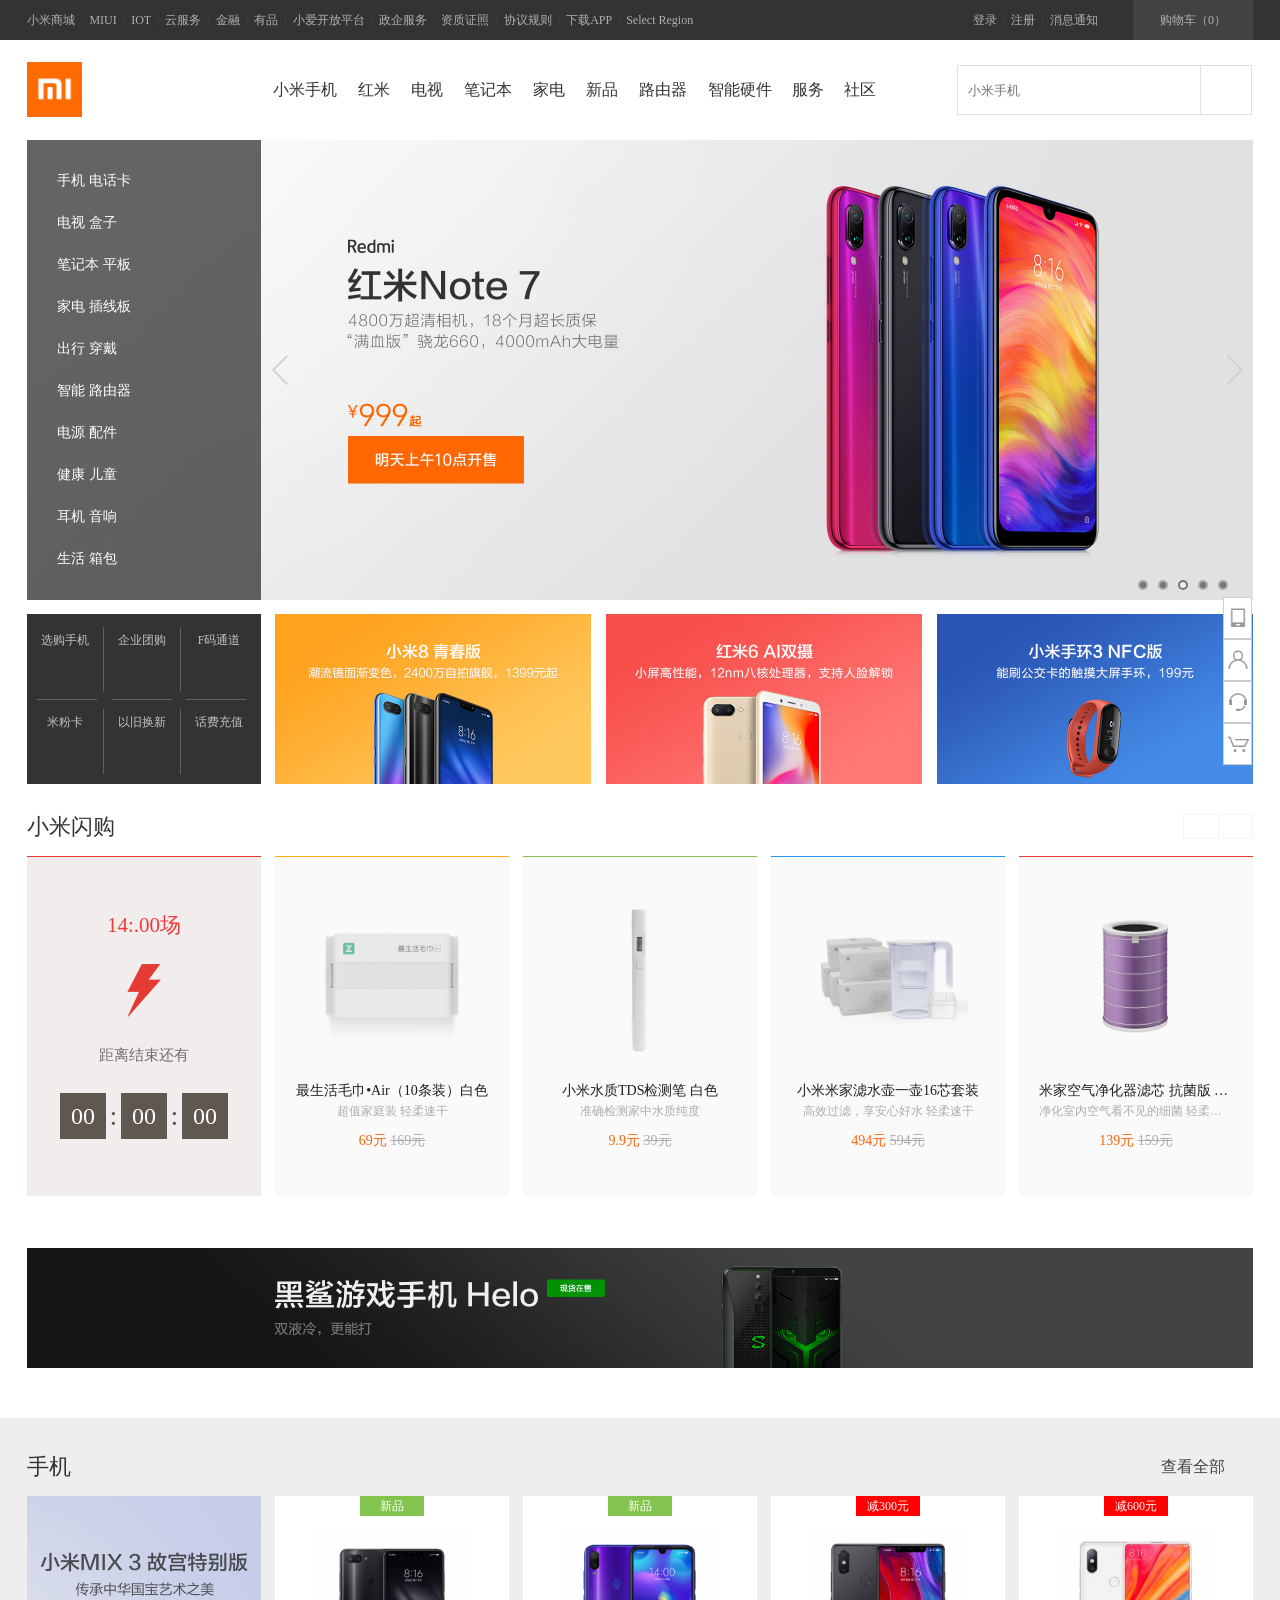
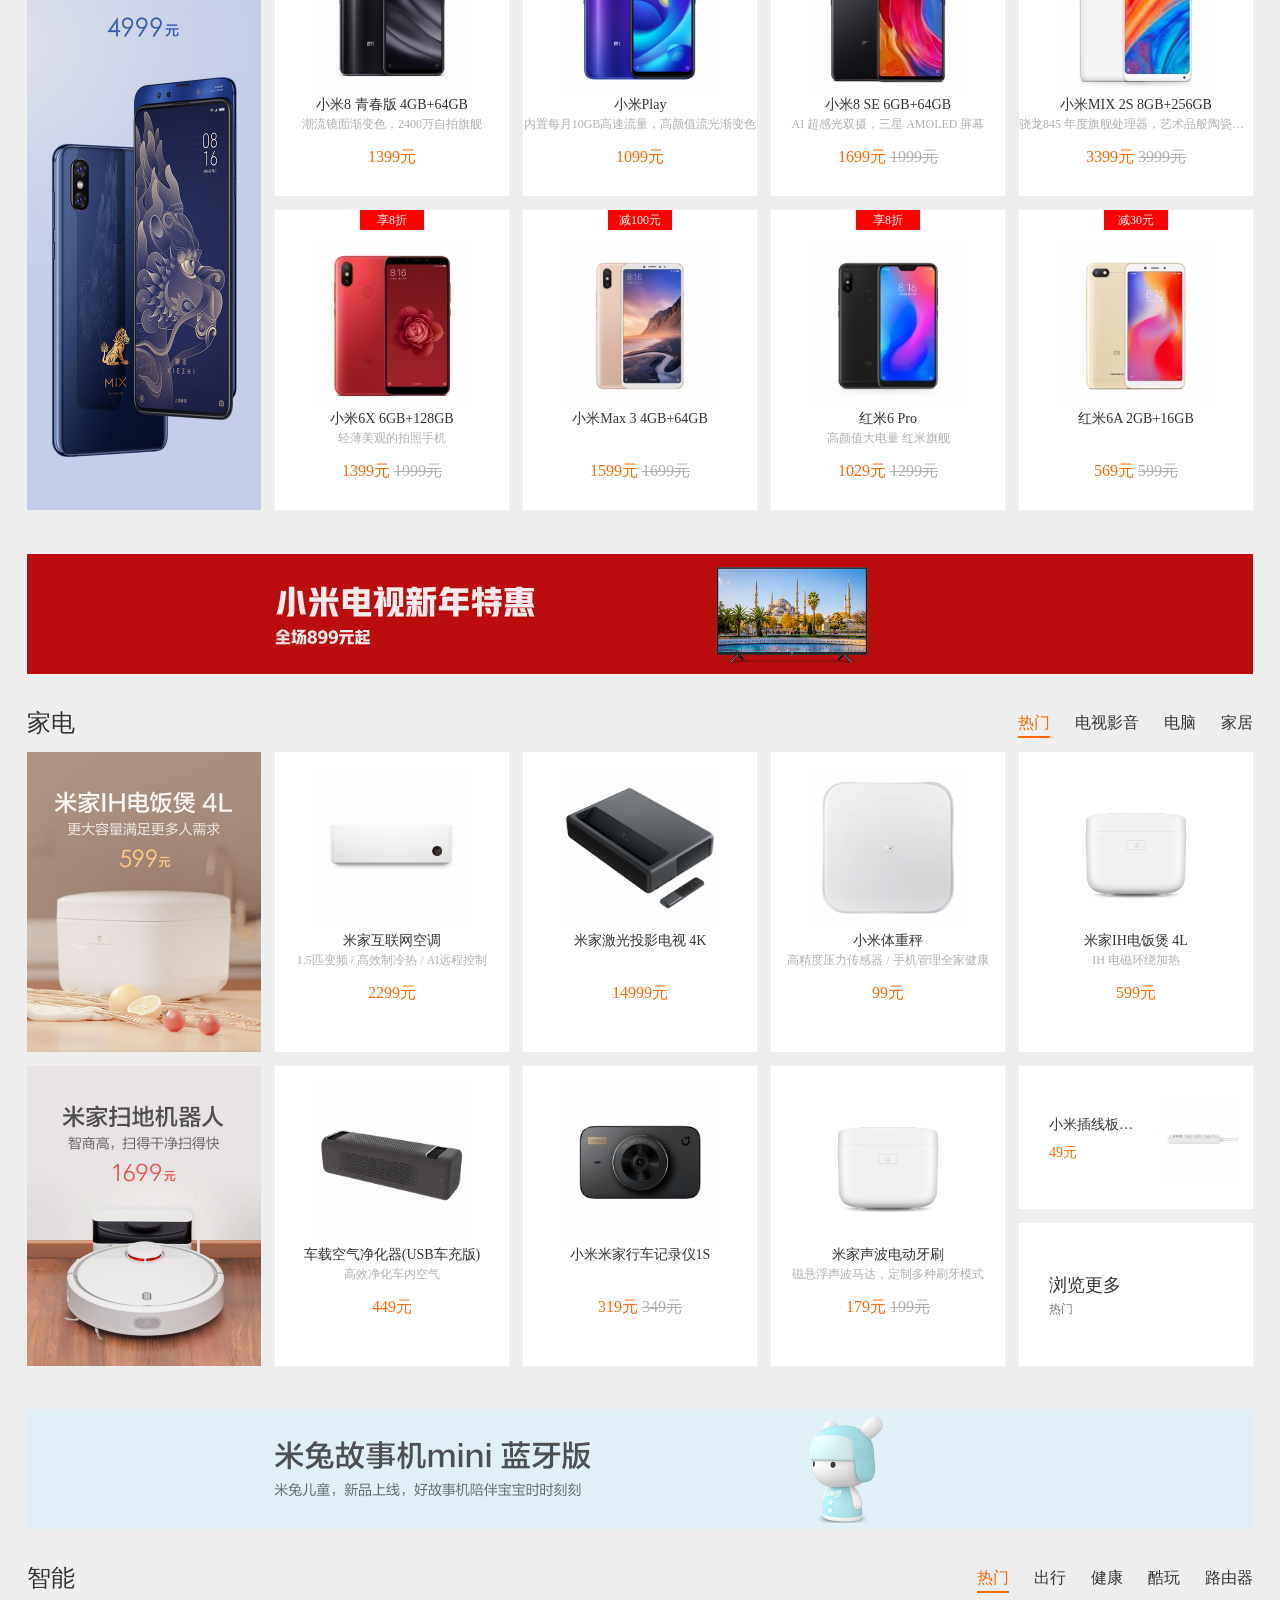
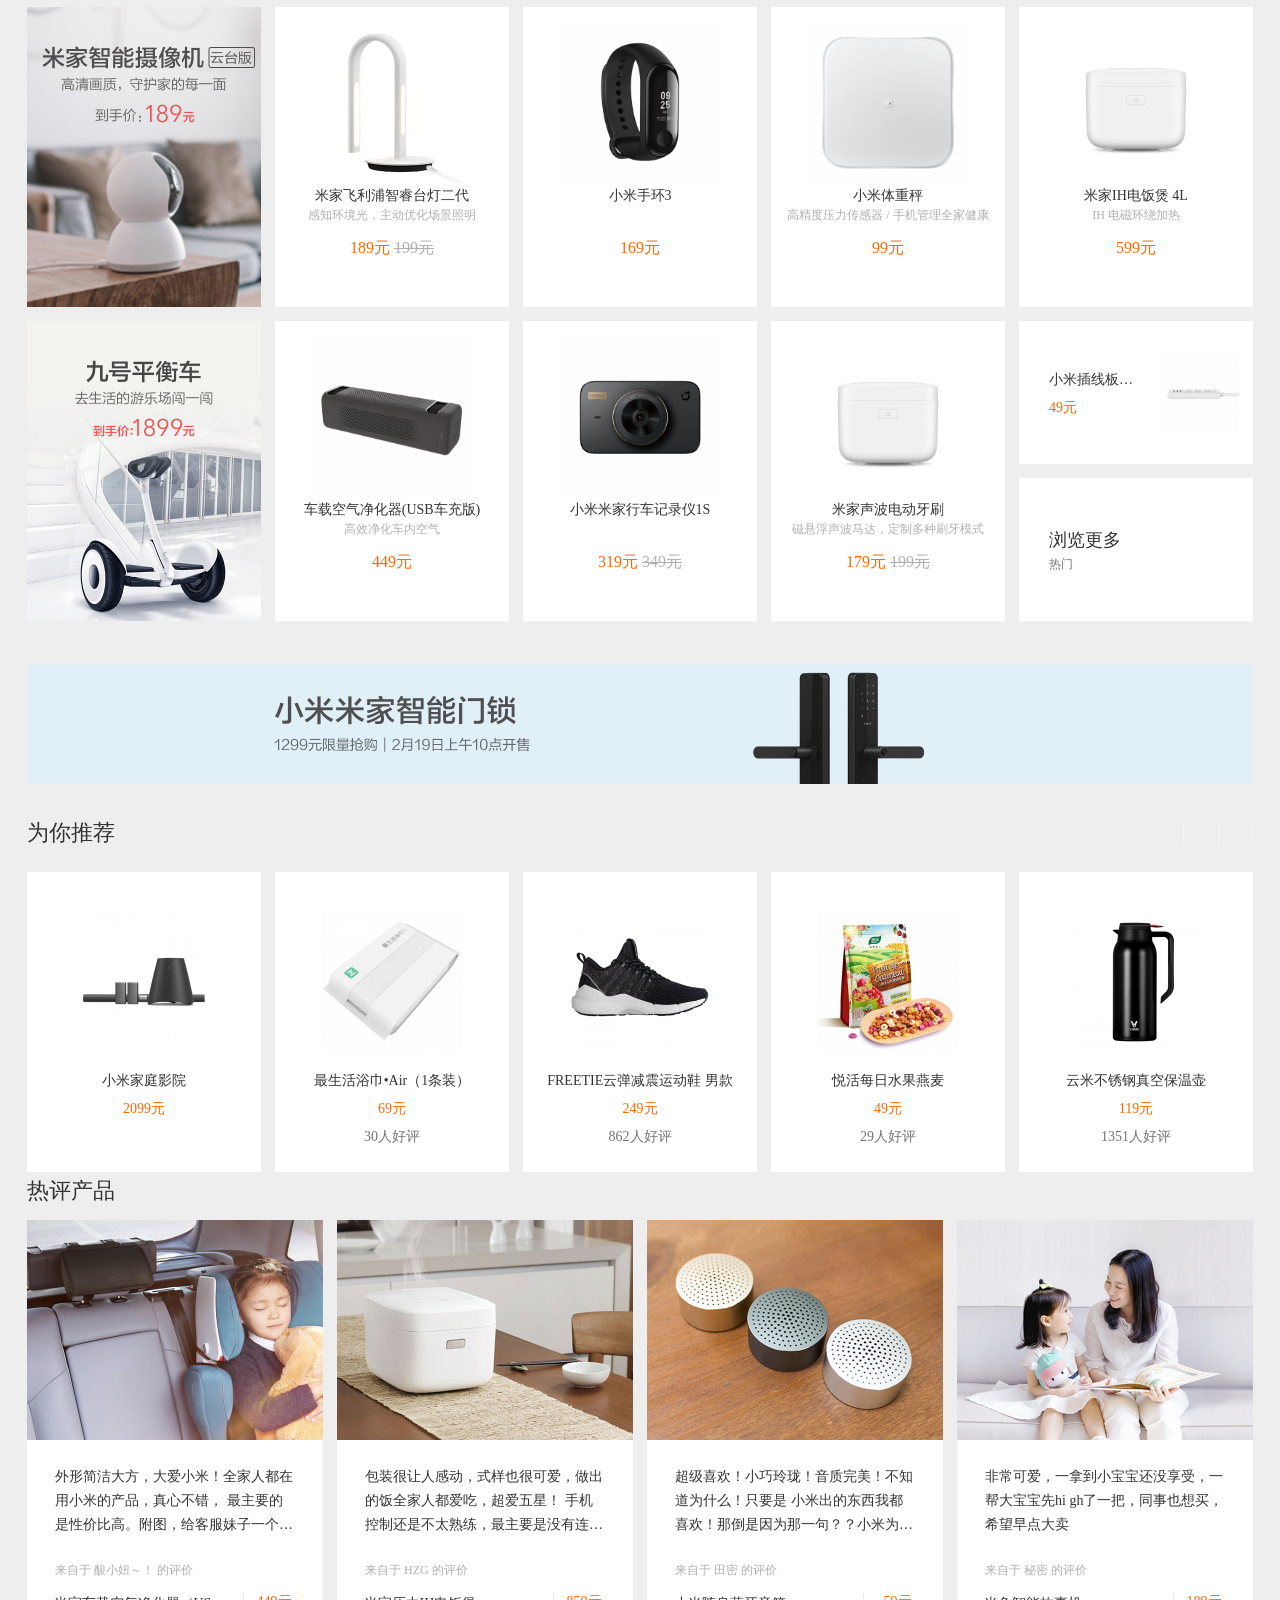
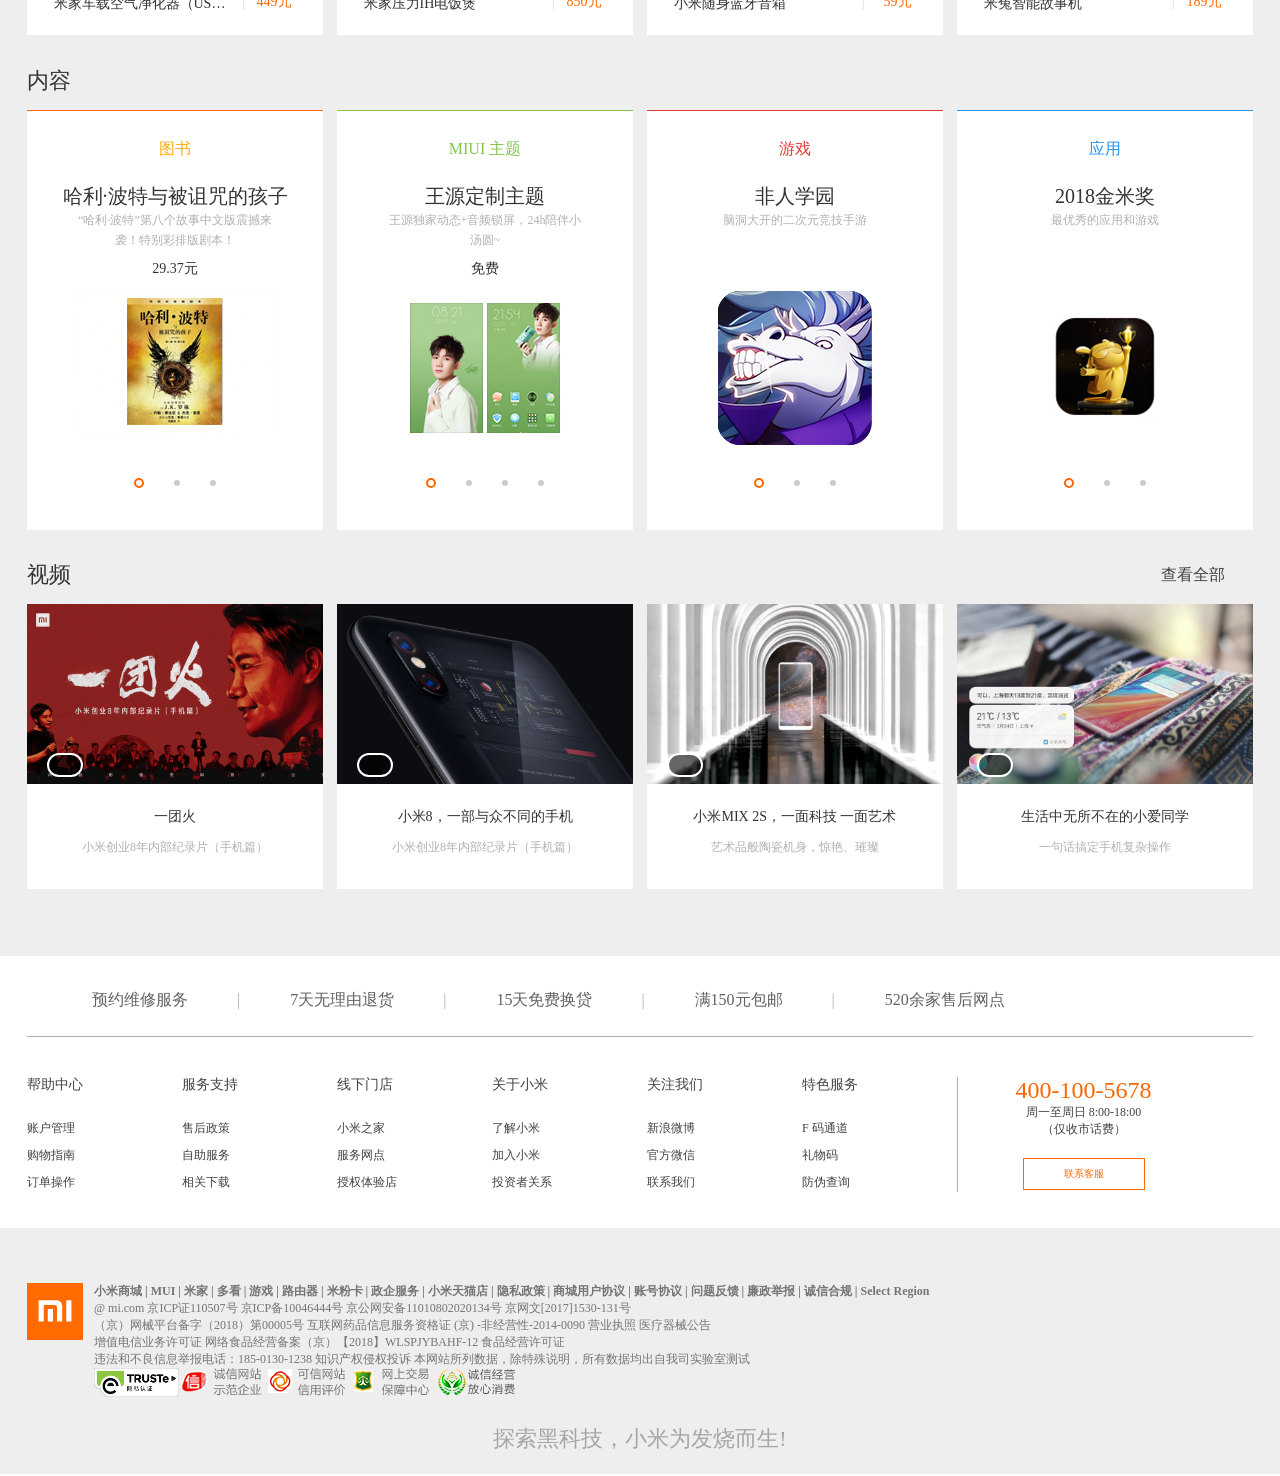
==== commit 39ec3c92: "加js" ====
--- a/xiaomi/xiaomi.html
+++ b/xiaomi/xiaomi.html
@@ -31,7 +31,15 @@
                     <span>|</span>
                     <a href="">协议规则</a>
                     <span>|</span>
-                    <a href="">下载APP</a>
+                    <a href="" class="downA">
+                        下载APP
+                        <div class="ewm" id="downApp">
+                            <img src="img/93650133310ec1c385487417a472a26c.png" alt="">
+                            <p>
+                                小米商城APP
+                            </p>
+                        </div>
+                    </a>
                     <span>|</span>
                     <a href="">Select Region</a>
 
@@ -59,12 +67,86 @@
         <div class="search-box">
             <div class="container search">
                 <div class="search-img">
-                    <img src="img/logo-footer.png" alt="">
+                    <img data-src="img/logo-footer.png" alt="">
                 </div>
                 <ul class="search-list">
                     <li id="search-list-one"></li>
                     <li class="search-item">
                         小米手机
+                    </li>
+                    <li class="search-item">
+                        红米
+                    </li>
+                    <li class="search-item">
+                        电视
+
+                    </li>
+                    <li class="search-item">
+                        笔记本
+                    </li>
+                    <li class="search-item">
+                        家电
+                    </li>
+                    <li class="search-item">
+                        新品
+                    </li>
+                    <li class="search-item">
+                        路由器
+                    </li>
+                    <li class="search-item">
+                        智能硬件
+                    </li>
+                    <div class="slide-box">
+                        <div class="item-detail active">
+                            <ul>
+                                <li class="item-detail-li item-detail-li-one">
+                                    <div class="item-detail-a item-detail-a-xinpin">
+                                        新品
+                                    </div>
+                                    <p class="item-detail-img">
+                                        <img data-src="img/mix3-320.png" alt="">
+                                    </p>
+                                    <p class="item-detail-b">小米MIX 3</p>
+                                    <p class="item-detail-c">3299元起</p>
+                                </li>
+                                <div class="item-line"></div>
+                                <li class="item-detail-li">
+                                    <div class="item-detail-a"></div>
+                                    <p class="item-detail-img">
+                                        <img data-src="img/qingchun-320.png" alt="">
+                                    </p>
+                                    <p class="item-detail-b">小米8 青春版</p>
+                                    <p class="item-detail-c">1399元起</p>
+                                </li>
+                                <div class="item-line"></div>
+                                <li class="item-detail-li">
+                                    <div class="item-detail-a"></div>
+                                    <p class="item-detail-img">
+                                        <img data-src="img/pc-320-220-mi8.png" alt="">
+                                    </p>
+                                    <p class="item-detail-b">小米8</p>
+                                    <p class="item-detail-c">2699元起</p>
+                                </li>
+                                <div class="item-line"></div>
+                                <li class="item-detail-li">
+                                    <div class="item-detail-a item-detail-a-xinpin">新品</div>
+                                    <p class="item-detail-img">
+                                        <img data-src="img/pc-320-miplay-1.png" alt="">
+                                    </p>
+                                    <p class="item-detail-b">小米Play</p>
+                                    <p class="item-detail-c">1099元起</p>
+                                </li>
+                                <div class="item-line"></div>
+                                <li class="item-detail-li">
+                                    <div class="item-detail-a"></div>
+                                    <p class="item-detail-img">
+                                        <img data-src="img/pc-320-220-mi8se.png" alt="">
+                                    </p>
+                                    <p class="item-detail-b">小米8 SE</p>
+                                    <p class="item-detail-c">1699元起</p>
+                                </li>
+                            </ul>
+                        </div>
                         <div class="item-detail">
                             <ul>
                                 <li class="item-detail-li item-detail-li-one">
@@ -72,105 +154,49 @@
                                         新品
                                     </div>
                                     <p class="item-detail-img">
-                                        <img src="img/mix3-320.png" alt="">
-                                    </p>
-                                    <p class="item-detail-b">小米MIX 3</p>
-                                    <p class="item-detail-c">3299元起</p>
+                                        <img data-src="img/note7320-220.png" alt="">
+                                    </p>
+                                    <p class="item-detail-b">红米Note7</p>
+                                    <p class="item-detail-c">999元起</p>
                                 </li>
                                 <div class="item-line"></div>
                                 <li class="item-detail-li">
                                     <div class="item-detail-a"></div>
                                     <p class="item-detail-img">
-                                        <img src="img/qingchun-320.png" alt="">
-                                    </p>
-                                    <p class="item-detail-b">小米8 青春版</p>
-                                    <p class="item-detail-c">1399元起</p>
+                                        <img data-src="img/6pro320-220.png" alt="">
+                                    </p>
+                                    <p class="item-detail-b">红米6 Pro</p>
+                                    <p class="item-detail-c">1299元起</p>
                                 </li>
                                 <div class="item-line"></div>
                                 <li class="item-detail-li">
                                     <div class="item-detail-a"></div>
                                     <p class="item-detail-img">
-                                        <img src="img/pc-320-220-mi8.png" alt="">
-                                    </p>
-                                    <p class="item-detail-b">小米8</p>
-                                    <p class="item-detail-c">2699元起</p>
-                                </li>
-                                <div class="item-line"></div>
-                                <li class="item-detail-li">
-                                    <div class="item-detail-a item-detail-a-xinpin">新品</div>
-                                    <p class="item-detail-img">
-                                        <img src="img/pc-320-miplay-1.png" alt="">
-                                    </p>
-                                    <p class="item-detail-b">小米Play</p>
-                                    <p class="item-detail-c">1099元起</p>
+                                        <img data-src="img/666320.png" alt="">
+                                    </p>
+                                    <p class="item-detail-b">红米6</p>
+                                    <p class="item-detail-c">799元起</p>
                                 </li>
                                 <div class="item-line"></div>
                                 <li class="item-detail-li">
                                     <div class="item-detail-a"></div>
                                     <p class="item-detail-img">
-                                        <img src="img/pc-320-220-mi8se.png" alt="">
-                                    </p>
-                                    <p class="item-detail-b">小米8 SE</p>
-                                    <p class="item-detail-c">1699元起</p>
-                                </li>
-                            </ul>
-                        </div>
-                    </li>
-                    <li class="search-item">
-                        红米
-                        <div class="item-detail">
-                            <ul>
-                                <li class="item-detail-li item-detail-li-one">
-                                    <div class="item-detail-a item-detail-a-xinpin">
-                                        新品
-                                    </div>
-                                    <p class="item-detail-img">
-                                        <img src="img/note7320-220.png" alt="">
-                                    </p>
-                                    <p class="item-detail-b">红米Note7</p>
-                                    <p class="item-detail-c">999元起</p>
+                                        <img data-src="img/6A320.png" alt="">
+                                    </p>
+                                    <p class="item-detail-b">红米6A</p>
+                                    <p class="item-detail-c">599元起</p>
                                 </li>
                                 <div class="item-line"></div>
                                 <li class="item-detail-li">
                                     <div class="item-detail-a"></div>
                                     <p class="item-detail-img">
-                                        <img src="img/6pro320-220.png" alt="">
-                                    </p>
-                                    <p class="item-detail-b">红米6 Pro</p>
-                                    <p class="item-detail-c">1299元起</p>
-                                </li>
-                                <div class="item-line"></div>
-                                <li class="item-detail-li">
-                                    <div class="item-detail-a"></div>
-                                    <p class="item-detail-img">
-                                        <img src="img/666320.png" alt="">
-                                    </p>
-                                    <p class="item-detail-b">红米6</p>
-                                    <p class="item-detail-c">799元起</p>
-                                </li>
-                                <div class="item-line"></div>
-                                <li class="item-detail-li">
-                                    <div class="item-detail-a"></div>
-                                    <p class="item-detail-img">
-                                        <img src="img/6A320.png" alt="">
-                                    </p>
-                                    <p class="item-detail-b">红米6A</p>
-                                    <p class="item-detail-c">599元起</p>
-                                </li>
-                                <div class="item-line"></div>
-                                <li class="item-detail-li">
-                                    <div class="item-detail-a"></div>
-                                    <p class="item-detail-img">
-                                        <img src="img/note5-320-220.png" alt="">
+                                        <img data-src="img/note5-320-220.png" alt="">
                                     </p>
                                     <p class="item-detail-b">红米Note5</p>
                                     <p class="item-detail-c">1099元起</p>
                                 </li>
                             </ul>
                         </div>
-                    </li>
-                    <li class="search-item">
-                        电视
                         <div class="item-detail">
                             <ul>
                                 <li class="item-detail-li item-detail-li-one">
@@ -178,7 +204,7 @@
                                         新品
                                     </div>
                                     <p class="item-detail-img">
-                                        <img src="img/mix3-320.png" alt="">
+                                        <img data-src="img/mix3-320.png" alt="">
                                     </p>
                                     <p class="item-detail-b">小米MIX 3</p>
                                     <p class="item-detail-c">3299元起</p>
@@ -187,7 +213,7 @@
                                 <li class="item-detail-li">
                                     <div class="item-detail-a"></div>
                                     <p class="item-detail-img">
-                                        <img src="img/mix3-320.png" alt="">
+                                        <img data-src="img/mix3-320.png" alt="">
                                     </p>
                                     <p class="item-detail-b">小米MIX 3</p>
                                     <p class="item-detail-c">3299元起</p>
@@ -196,7 +222,7 @@
                                 <li class="item-detail-li">
                                     <div class="item-detail-a"></div>
                                     <p class="item-detail-img">
-                                        <img src="img/mix3-320.png" alt="">
+                                        <img data-src="img/mix3-320.png" alt="">
                                     </p>
                                     <p class="item-detail-b">小米MIX 3</p>
                                     <p class="item-detail-c">3299元起</p>
@@ -205,7 +231,7 @@
                                 <li class="item-detail-li">
                                     <div class="item-detail-a"></div>
                                     <p class="item-detail-img">
-                                        <img src="img/mix3-320.png" alt="">
+                                        <img data-src="img/mix3-320.png" alt="">
                                     </p>
                                     <p class="item-detail-b">小米MIX 3</p>
                                     <p class="item-detail-c">3299元起</p>
@@ -214,7 +240,7 @@
                                 <li class="item-detail-li">
                                     <div class="item-detail-a"></div>
                                     <p class="item-detail-img">
-                                        <img src="img/mix3-320.png" alt="">
+                                        <img data-src="img/mix3-320.png" alt="">
                                     </p>
                                     <p class="item-detail-b">小米MIX 3</p>
                                     <p class="item-detail-c">3299元起</p>
@@ -223,16 +249,13 @@
                                 <li class="item-detail-li">
                                     <div class="item-detail-a"></div>
                                     <p class="item-detail-img">
-                                        <img src="img/mix3-320.png" alt="">
+                                        <img data-src="img/mix3-320.png" alt="">
                                     </p>
                                     <p class="item-detail-b">小米MIX 3</p>
                                     <p class="item-detail-c">3299元起</p>
                                 </li>
                             </ul>
                         </div>
-                    </li>
-                    <li class="search-item">
-                        笔记本
                         <div class="item-detail">
                             <ul>
                                 <li class="item-detail-li item-detail-li-one">
@@ -240,7 +263,7 @@
                                         新品
                                     </div>
                                     <p class="item-detail-img">
-                                        <img src="img/mix3-320.png" alt="">
+                                        <img data-src="img/mix3-320.png" alt="">
                                     </p>
                                     <p class="item-detail-b">小米MIX 3</p>
                                     <p class="item-detail-c">3299元起</p>
@@ -249,7 +272,7 @@
                                 <li class="item-detail-li">
                                     <div class="item-detail-a"></div>
                                     <p class="item-detail-img">
-                                        <img src="img/mix3-320.png" alt="">
+                                        <img data-src="img/mix3-320.png" alt="">
                                     </p>
                                     <p class="item-detail-b">小米MIX 3</p>
                                     <p class="item-detail-c">3299元起</p>
@@ -258,7 +281,7 @@
                                 <li class="item-detail-li">
                                     <div class="item-detail-a"></div>
                                     <p class="item-detail-img">
-                                        <img src="img/mix3-320.png" alt="">
+                                        <img data-src="img/mix3-320.png" alt="">
                                     </p>
                                     <p class="item-detail-b">小米MIX 3</p>
                                     <p class="item-detail-c">3299元起</p>
@@ -267,7 +290,7 @@
                                 <li class="item-detail-li">
                                     <div class="item-detail-a"></div>
                                     <p class="item-detail-img">
-                                        <img src="img/mix3-320.png" alt="">
+                                        <img data-src="img/mix3-320.png" alt="">
                                     </p>
                                     <p class="item-detail-b">小米MIX 3</p>
                                     <p class="item-detail-c">3299元起</p>
@@ -276,7 +299,7 @@
                                 <li class="item-detail-li">
                                     <div class="item-detail-a"></div>
                                     <p class="item-detail-img">
-                                        <img src="img/mix3-320.png" alt="">
+                                        <img data-src="img/mix3-320.png" alt="">
                                     </p>
                                     <p class="item-detail-b">小米MIX 3</p>
                                     <p class="item-detail-c">3299元起</p>
@@ -285,16 +308,13 @@
                                 <li class="item-detail-li">
                                     <div class="item-detail-a"></div>
                                     <p class="item-detail-img">
-                                        <img src="img/mix3-320.png" alt="">
+                                        <img data-src="img/mix3-320.png" alt="">
                                     </p>
                                     <p class="item-detail-b">小米MIX 3</p>
                                     <p class="item-detail-c">3299元起</p>
                                 </li>
                             </ul>
                         </div>
-                    </li>
-                    <li class="search-item">
-                        家电
                         <div class="item-detail">
                             <ul>
                                 <li class="item-detail-li item-detail-li-one">
@@ -302,7 +322,7 @@
                                         新品
                                     </div>
                                     <p class="item-detail-img">
-                                        <img src="img/mix3-320.png" alt="">
+                                        <img data-src="img/mix3-320.png" alt="">
                                     </p>
                                     <p class="item-detail-b">小米MIX 3</p>
                                     <p class="item-detail-c">3299元起</p>
@@ -311,7 +331,7 @@
                                 <li class="item-detail-li">
                                     <div class="item-detail-a"></div>
                                     <p class="item-detail-img">
-                                        <img src="img/mix3-320.png" alt="">
+                                        <img data-src="img/mix3-320.png" alt="">
                                     </p>
                                     <p class="item-detail-b">小米MIX 3</p>
                                     <p class="item-detail-c">3299元起</p>
@@ -320,7 +340,7 @@
                                 <li class="item-detail-li">
                                     <div class="item-detail-a"></div>
                                     <p class="item-detail-img">
-                                        <img src="img/mix3-320.png" alt="">
+                                        <img data-src="img/mix3-320.png" alt="">
                                     </p>
                                     <p class="item-detail-b">小米MIX 3</p>
                                     <p class="item-detail-c">3299元起</p>
@@ -329,7 +349,7 @@
                                 <li class="item-detail-li">
                                     <div class="item-detail-a"></div>
                                     <p class="item-detail-img">
-                                        <img src="img/mix3-320.png" alt="">
+                                        <img data-src="img/mix3-320.png" alt="">
                                     </p>
                                     <p class="item-detail-b">小米MIX 3</p>
                                     <p class="item-detail-c">3299元起</p>
@@ -338,7 +358,7 @@
                                 <li class="item-detail-li">
                                     <div class="item-detail-a"></div>
                                     <p class="item-detail-img">
-                                        <img src="img/mix3-320.png" alt="">
+                                        <img data-src="img/mix3-320.png" alt="">
                                     </p>
                                     <p class="item-detail-b">小米MIX 3</p>
                                     <p class="item-detail-c">3299元起</p>
@@ -347,16 +367,13 @@
                                 <li class="item-detail-li">
                                     <div class="item-detail-a"></div>
                                     <p class="item-detail-img">
-                                        <img src="img/mix3-320.png" alt="">
+                                        <img data-src="img/mix3-320.png" alt="">
                                     </p>
                                     <p class="item-detail-b">小米MIX 3</p>
                                     <p class="item-detail-c">3299元起</p>
                                 </li>
                             </ul>
                         </div>
-                    </li>
-                    <li class="search-item">
-                        新品
                         <div class="item-detail">
                             <ul>
                                 <li class="item-detail-li item-detail-li-one">
@@ -364,7 +381,7 @@
                                         新品
                                     </div>
                                     <p class="item-detail-img">
-                                        <img src="img/mix3-320.png" alt="">
+                                        <img data-src="img/mix3-320.png" alt="">
                                     </p>
                                     <p class="item-detail-b">小米MIX 3</p>
                                     <p class="item-detail-c">3299元起</p>
@@ -373,7 +390,7 @@
                                 <li class="item-detail-li">
                                     <div class="item-detail-a"></div>
                                     <p class="item-detail-img">
-                                        <img src="img/mix3-320.png" alt="">
+                                        <img data-src="img/mix3-320.png" alt="">
                                     </p>
                                     <p class="item-detail-b">小米MIX 3</p>
                                     <p class="item-detail-c">3299元起</p>
@@ -382,7 +399,7 @@
                                 <li class="item-detail-li">
                                     <div class="item-detail-a"></div>
                                     <p class="item-detail-img">
-                                        <img src="img/mix3-320.png" alt="">
+                                        <img data-src="img/mix3-320.png" alt="">
                                     </p>
                                     <p class="item-detail-b">小米MIX 3</p>
                                     <p class="item-detail-c">3299元起</p>
@@ -391,7 +408,7 @@
                                 <li class="item-detail-li">
                                     <div class="item-detail-a"></div>
                                     <p class="item-detail-img">
-                                        <img src="img/mix3-320.png" alt="">
+                                        <img data-src="img/mix3-320.png" alt="">
                                     </p>
                                     <p class="item-detail-b">小米MIX 3</p>
                                     <p class="item-detail-c">3299元起</p>
@@ -400,7 +417,7 @@
                                 <li class="item-detail-li">
                                     <div class="item-detail-a"></div>
                                     <p class="item-detail-img">
-                                        <img src="img/mix3-320.png" alt="">
+                                        <img data-src="img/mix3-320.png" alt="">
                                     </p>
                                     <p class="item-detail-b">小米MIX 3</p>
                                     <p class="item-detail-c">3299元起</p>
@@ -409,16 +426,13 @@
                                 <li class="item-detail-li">
                                     <div class="item-detail-a"></div>
                                     <p class="item-detail-img">
-                                        <img src="img/mix3-320.png" alt="">
+                                        <img data-src="img/mix3-320.png" alt="">
                                     </p>
                                     <p class="item-detail-b">小米MIX 3</p>
                                     <p class="item-detail-c">3299元起</p>
                                 </li>
                             </ul>
                         </div>
-                    </li>
-                    <li class="search-item">
-                        路由器
                         <div class="item-detail">
                             <ul>
                                 <li class="item-detail-li item-detail-li-one">
@@ -426,7 +440,7 @@
                                         新品
                                     </div>
                                     <p class="item-detail-img">
-                                        <img src="img/mix3-320.png" alt="">
+                                        <img data-src="img/mix3-320.png" alt="">
                                     </p>
                                     <p class="item-detail-b">小米MIX 3</p>
                                     <p class="item-detail-c">3299元起</p>
@@ -435,7 +449,7 @@
                                 <li class="item-detail-li">
                                     <div class="item-detail-a"></div>
                                     <p class="item-detail-img">
-                                        <img src="img/mix3-320.png" alt="">
+                                        <img data-src="img/mix3-320.png" alt="">
                                     </p>
                                     <p class="item-detail-b">小米MIX 3</p>
                                     <p class="item-detail-c">3299元起</p>
@@ -444,7 +458,7 @@
                                 <li class="item-detail-li">
                                     <div class="item-detail-a"></div>
                                     <p class="item-detail-img">
-                                        <img src="img/mix3-320.png" alt="">
+                                        <img data-src="img/mix3-320.png" alt="">
                                     </p>
                                     <p class="item-detail-b">小米MIX 3</p>
                                     <p class="item-detail-c">3299元起</p>
@@ -453,7 +467,7 @@
                                 <li class="item-detail-li">
                                     <div class="item-detail-a"></div>
                                     <p class="item-detail-img">
-                                        <img src="img/mix3-320.png" alt="">
+                                        <img data-src="img/mix3-320.png" alt="">
                                     </p>
                                     <p class="item-detail-b">小米MIX 3</p>
                                     <p class="item-detail-c">3299元起</p>
@@ -462,7 +476,7 @@
                                 <li class="item-detail-li">
                                     <div class="item-detail-a"></div>
                                     <p class="item-detail-img">
-                                        <img src="img/mix3-320.png" alt="">
+                                        <img data-src="img/mix3-320.png" alt="">
                                     </p>
                                     <p class="item-detail-b">小米MIX 3</p>
                                     <p class="item-detail-c">3299元起</p>
@@ -471,16 +485,13 @@
                                 <li class="item-detail-li">
                                     <div class="item-detail-a"></div>
                                     <p class="item-detail-img">
-                                        <img src="img/mix3-320.png" alt="">
+                                        <img data-src="img/mix3-320.png" alt="">
                                     </p>
                                     <p class="item-detail-b">小米MIX 3</p>
                                     <p class="item-detail-c">3299元起</p>
                                 </li>
                             </ul>
                         </div>
-                    </li>
-                    <li class="search-item">
-                        智能硬件
                         <div class="item-detail">
                             <ul>
                                 <li class="item-detail-li item-detail-li-one">
@@ -488,7 +499,7 @@
                                         新品
                                     </div>
                                     <p class="item-detail-img">
-                                        <img src="img/mix3-320.png" alt="">
+                                        <img data-src="img/mix3-320.png" alt="">
                                     </p>
                                     <p class="item-detail-b">小米MIX 3</p>
                                     <p class="item-detail-c">3299元起</p>
@@ -497,7 +508,7 @@
                                 <li class="item-detail-li">
                                     <div class="item-detail-a"></div>
                                     <p class="item-detail-img">
-                                        <img src="img/mix3-320.png" alt="">
+                                        <img data-src="img/mix3-320.png" alt="">
                                     </p>
                                     <p class="item-detail-b">小米MIX 3</p>
                                     <p class="item-detail-c">3299元起</p>
@@ -506,7 +517,7 @@
                                 <li class="item-detail-li">
                                     <div class="item-detail-a"></div>
                                     <p class="item-detail-img">
-                                        <img src="img/mix3-320.png" alt="">
+                                        <img data-src="img/mix3-320.png" alt="">
                                     </p>
                                     <p class="item-detail-b">小米MIX 3</p>
                                     <p class="item-detail-c">3299元起</p>
@@ -515,7 +526,7 @@
                                 <li class="item-detail-li">
                                     <div class="item-detail-a"></div>
                                     <p class="item-detail-img">
-                                        <img src="img/mix3-320.png" alt="">
+                                        <img data-src="img/mix3-320.png" alt="">
                                     </p>
                                     <p class="item-detail-b">小米MIX 3</p>
                                     <p class="item-detail-c">3299元起</p>
@@ -524,7 +535,7 @@
                                 <li class="item-detail-li">
                                     <div class="item-detail-a"></div>
                                     <p class="item-detail-img">
-                                        <img src="img/mix3-320.png" alt="">
+                                        <img data-src="img/mix3-320.png" alt="">
                                     </p>
                                     <p class="item-detail-b">小米MIX 3</p>
                                     <p class="item-detail-c">3299元起</p>
@@ -533,14 +544,96 @@
                                 <li class="item-detail-li">
                                     <div class="item-detail-a"></div>
                                     <p class="item-detail-img">
-                                        <img src="img/mix3-320.png" alt="">
+                                        <img data-src="img/mix3-320.png" alt="">
                                     </p>
                                     <p class="item-detail-b">小米MIX 3</p>
                                     <p class="item-detail-c">3299元起</p>
                                 </li>
                             </ul>
                         </div>
-                    </li>
+                            <ul>
+                                <li class="item-detail-li item-detail-li-one">
+                                    <div class="item-detail-a">
+                                        新品
+                                    </div>
+                                    <p class="item-detail-img">
+                                        <img data-src="img/mix3-320.png" alt="">
+                                    </p>
+                                    <p class="item-detail-b">小米MIX 3</p>
+                                    <p class="item-detail-c">3299元起</p>
+                                </li>
+                                <div class="item-line"></div>
+                                <li class="item-detail-li">
+                                    <div class="item-detail-a"></div>
+                                    <p class="item-detail-img">
+                                        <img data-src="img/mix3-320.png" alt="">
+                                    </p>
+                                    <p class="item-detail-b">小米MIX 3</p>
+                                    <p class="item-detail-c">3299元起</p>
+                                </li>
+                                <div class="item-line"></div>
+                                <li class="item-detail-li">
+                                    <div class="item-detail-a"></div>
+                                    <p class="item-detail-img">
+                                        <img data-src="img/mix3-320.png" alt="">
+                                    </p>
+                                    <p class="item-detail-b">小米MIX 3</p>
+                                    <p class="item-detail-c">3299元起</p>
+                                </li>
+                                <div class="item-line"></div>
+                                <li class="item-detail-li">
+                                    <div class="item-detail-a"></div>
+                                    <p class="item-detail-img">
+                                        <img data-src="img/mix3-320.png" alt="">
+                                    </p>
+                                    <p class="item-detail-b">小米MIX 3</p>
+                                    <p class="item-detail-c">3299元起</p>
+                                </li>
+                                <div class="item-line"></div>
+                                <li class="item-detail-li">
+                                    <div class="item-detail-a"></div>
+                                    <p class="item-detail-img">
+                                        <img data-src="img/mix3-320.png" alt="">
+                                    </p>
+                                    <p class="item-detail-b">小米MIX 3</p>
+                                    <p class="item-detail-c">3299元起</p>
+                                </li>
+                                <div class="item-line"></div>
+                                <li class="item-detail-li">
+                                    <div class="item-detail-a"></div>
+                                    <p class="item-detail-img">
+                                        <img data-src="img/mix3-320.png" alt="">
+                                    </p>
+                                    <p class="item-detail-b">小米MIX 3</p>
+                                    <p class="item-detail-c">3299元起</p>
+                                </li>
+                            </ul>
+                    </div>
+                </ul>
+                <script>
+                    let navBox = document.querySelector(".search-list");
+                    let slideBox = document.querySelector(".slide-box");
+                    let navItem = document.querySelectorAll(".search-item");
+                    let goods = document.querySelectorAll(".item-detail");
+
+                    navBox.onmouseenter = function () {
+                        slideBox.classList.add("active");
+                    };
+                    navBox.onmouseleave = function () {
+                        slideBox.classList.remove("active");
+                    };
+                    navItem.forEach(function (ele,index) {
+                        ele.onmouseenter = function () {
+                            for (let i = 0; i < goods.length; i ++){
+                                // navItem[i].classList.remove("active");
+                                goods[i].classList.remove("active");
+                            }
+                            // navItem[i].classList.add("active");
+                            goods[index].classList.add("active");
+                        }
+                    });
+                </script>
+                <ul class="search-list-last" >
                     <li class="search-item">
                         服务
                     </li>
@@ -565,50 +658,2020 @@
                     手机 电话卡
                     <i class="iconfont icon-xiangyou"></i>
                 </li>
+                <div class="banner-item-content">
+                    <ul>
+                        <li>
+                            <a href="">
+                                <div class="banner-item-content-liImg">
+                                    <img data-src="img/mi9-80.png" alt="">
+                                </div>
+                                <div class="banner-item-content-liWord">小米9</div>
+                            </a>
+                        </li>
+                        <li>
+                            <a href="">
+                                <div class="banner-item-content-liImg">
+                                    <img data-src="img/mi9-80.png" alt="">
+                                </div>
+                                <div class="banner-item-content-liWord">小米SE</div>
+                            </a>
+                        </li>
+                        <li>
+                            <a href="">
+                                <div class="banner-item-content-liImg">
+                                    <img data-src="img/mi9-80.png" alt="">
+                                </div>
+                                <div class="banner-item-content-liWord">小米MIX 3</div>
+                            </a>
+                        </li>
+                        <li>
+                            <a href="">
+                                <div class="banner-item-content-liImg">
+                                    <img data-src="img/mi9-80.png" alt="">
+                                </div>
+                                <div class="banner-item-content-liWord">小米8 青春版</div>
+                            </a>
+                        </li>
+                        <li>
+                            <a href="">
+                                <div class="banner-item-content-liImg">
+                                    <img data-src="img/mi9-80.png" alt="">
+                                </div>
+                                <div class="banner-item-content-liWord">小米9</div>
+                            </a>
+                        </li>
+                        <li>
+                            <a href="">
+                                <div class="banner-item-content-liImg">
+                                    <img data-src="img/mi9-80.png" alt="">
+                                </div>
+                                <div class="banner-item-content-liWord">小米9</div>
+                            </a>
+                        </li>
+                        <li>
+                        <a href="">
+                            <div class="banner-item-content-liImg">
+                                <img data-src="img/mi9-80.png" alt="">
+                            </div>
+                            <div class="banner-item-content-liWord">小米9</div>
+                        </a>
+                    </li>
+                        <li>
+                            <a href="">
+                                <div class="banner-item-content-liImg">
+                                    <img data-src="img/mi9-80.png" alt="">
+                                </div>
+                                <div class="banner-item-content-liWord">小米9</div>
+                            </a>
+                        </li>
+                        <li>
+                            <a href="">
+                                <div class="banner-item-content-liImg">
+                                    <img data-src="img/mi9-80.png" alt="">
+                                </div>
+                                <div class="banner-item-content-liWord">小米9</div>
+                            </a>
+                        </li>
+                        <li>
+                            <a href="">
+                                <div class="banner-item-content-liImg">
+                                    <img data-src="img/mi9-80.png" alt="">
+                                </div>
+                                <div class="banner-item-content-liWord">小米9</div>
+                            </a>
+                        </li>
+                        <li>
+                            <a href="">
+                                <div class="banner-item-content-liImg">
+                                    <img data-src="img/mi9-80.png" alt="">
+                                </div>
+                                <div class="banner-item-content-liWord">小米9</div>
+                            </a>
+                        </li>
+                        <li>
+                            <a href="">
+                                <div class="banner-item-content-liImg">
+                                    <img data-src="img/mi9-80.png" alt="">
+                                </div>
+                                <div class="banner-item-content-liWord">小米9</div>
+                            </a>
+                        </li>
+                        <li>
+                            <a href="">
+                                <div class="banner-item-content-liImg">
+                                    <img data-src="img/mi9-80.png" alt="">
+                                </div>
+                                <div class="banner-item-content-liWord">小米9</div>
+                            </a>
+                        </li>
+                        <li>
+                        <a href="">
+                            <div class="banner-item-content-liImg">
+                                <img data-src="img/mi9-80.png" alt="">
+                            </div>
+                            <div class="banner-item-content-liWord">小米9</div>
+                        </a>
+                    </li>
+                        <li>
+                            <a href="">
+                                <div class="banner-item-content-liImg">
+                                    <img data-src="img/mi9-80.png" alt="">
+                                </div>
+                                <div class="banner-item-content-liWord">小米9</div>
+                            </a>
+                        </li>
+                        <li>
+                            <a href="">
+                                <div class="banner-item-content-liImg">
+                                    <img data-src="img/mi9-80.png" alt="">
+                                </div>
+                                <div class="banner-item-content-liWord">小米9</div>
+                            </a>
+                        </li>
+                        <li>
+                            <a href="">
+                                <div class="banner-item-content-liImg">
+                                    <img data-src="img/mi9-80.png" alt="">
+                                </div>
+                                <div class="banner-item-content-liWord">小米9</div>
+                            </a>
+                        </li>
+                        <li>
+                            <a href="">
+                                <div class="banner-item-content-liImg">
+                                    <img data-src="img/mi9-80.png" alt="">
+                                </div>
+                                <div class="banner-item-content-liWord">小米9</div>
+                            </a>
+                        </li>
+                        <li>
+                            <a href="">
+                                <div class="banner-item-content-liImg">
+                                    <img data-src="img/mi9-80.png" alt="">
+                                </div>
+                                <div class="banner-item-content-liWord">小米9</div>
+                            </a>
+                        </li>
+                        <li>
+                            <a href="">
+                                <div class="banner-item-content-liImg">
+                                    <img data-src="img/mi9-80.png" alt="">
+                                </div>
+                                <div class="banner-item-content-liWord">小米9</div>
+                            </a>
+                        </li>
+                        <li>
+                            <a href="">
+                                <div class="banner-item-content-liImg">
+                                    <img data-src="img/mi9-80.png" alt="">
+                                </div>
+                                <div class="banner-item-content-liWord">小米9</div>
+                            </a>
+                        </li>
+                        <li>
+                            <a href="">
+                                <div class="banner-item-content-liImg">
+                                    <img data-src="img/mi9-80.png" alt="">
+                                </div>
+                                <div class="banner-item-content-liWord">小米9</div>
+                            </a>
+                        </li>
+                        <li>
+                            <a href="">
+                                <div class="banner-item-content-liImg">
+                                    <img data-src="img/mi9-80.png" alt="">
+                                </div>
+                                <div class="banner-item-content-liWord">小米9</div>
+                            </a>
+                        </li>
+                        <li>
+                            <a href="">
+                                <div class="banner-item-content-liImg">
+                                    <img data-src="img/mi9-80.png" alt="">
+                                </div>
+                                <div class="banner-item-content-liWord">小米9</div>
+                            </a>
+                        </li>
+
+                    </ul>
+                </div>
                 <li class="banner-item">
                     电视 盒子
                     <i class="iconfont icon-xiangyou"></i>
                 </li>
+                <div class="banner-item-content">
+                    <ul>
+                        <li>
+                            <a href="">
+                                <div class="banner-item-content-liImg">
+                                    <img data-src="img/mi9se-80.png" alt="">
+                                </div>
+                                <div class="banner-item-content-liWord">小米9</div>
+                            </a>
+                        </li>
+                        <li>
+                            <a href="">
+                                <div class="banner-item-content-liImg">
+                                    <img data-src="img/mi9-80.png" alt="">
+                                </div>
+                                <div class="banner-item-content-liWord">小米9</div>
+                            </a>
+                        </li>
+                        <li>
+                            <a href="">
+                                <div class="banner-item-content-liImg">
+                                    <img data-src="img/mi9-80.png" alt="">
+                                </div>
+                                <div class="banner-item-content-liWord">小米9</div>
+                            </a>
+                        </li>
+                        <li>
+                            <a href="">
+                                <div class="banner-item-content-liImg">
+                                    <img data-src="img/mi9-80.png" alt="">
+                                </div>
+                                <div class="banner-item-content-liWord">小米9</div>
+                            </a>
+                        </li>
+                        <li>
+                            <a href="">
+                                <div class="banner-item-content-liImg">
+                                    <img data-src="img/mi9-80.png" alt="">
+                                </div>
+                                <div class="banner-item-content-liWord">小米9</div>
+                            </a>
+                        </li>
+                        <li>
+                            <a href="">
+                                <div class="banner-item-content-liImg">
+                                    <img data-src="img/mi9-80.png" alt="">
+                                </div>
+                                <div class="banner-item-content-liWord">小米9</div>
+                            </a>
+                        </li>
+                        <li>
+                            <a href="">
+                                <div class="banner-item-content-liImg">
+                                    <img data-src="img/mi9-80.png" alt="">
+                                </div>
+                                <div class="banner-item-content-liWord">小米9</div>
+                            </a>
+                        </li>
+                        <li>
+                            <a href="">
+                                <div class="banner-item-content-liImg">
+                                    <img data-src="img/mi9-80.png" alt="">
+                                </div>
+                                <div class="banner-item-content-liWord">小米9</div>
+                            </a>
+                        </li>
+                        <li>
+                            <a href="">
+                                <div class="banner-item-content-liImg">
+                                    <img data-src="img/mi9-80.png" alt="">
+                                </div>
+                                <div class="banner-item-content-liWord">小米9</div>
+                            </a>
+                        </li>
+                        <li>
+                            <a href="">
+                                <div class="banner-item-content-liImg">
+                                    <img data-src="img/mi9-80.png" alt="">
+                                </div>
+                                <div class="banner-item-content-liWord">小米9</div>
+                            </a>
+                        </li>
+                        <li>
+                            <a href="">
+                                <div class="banner-item-content-liImg">
+                                    <img data-src="img/mi9-80.png" alt="">
+                                </div>
+                                <div class="banner-item-content-liWord">小米9</div>
+                            </a>
+                        </li>
+                        <li>
+                            <a href="">
+                                <div class="banner-item-content-liImg">
+                                    <img data-src="img/mi9-80.png" alt="">
+                                </div>
+                                <div class="banner-item-content-liWord">小米9</div>
+                            </a>
+                        </li>
+                        <li>
+                            <a href="">
+                                <div class="banner-item-content-liImg">
+                                    <img data-src="img/mi9-80.png" alt="">
+                                </div>
+                                <div class="banner-item-content-liWord">小米9</div>
+                            </a>
+                        </li>
+                        <li>
+                            <a href="">
+                                <div class="banner-item-content-liImg">
+                                    <img data-src="img/mi9-80.png" alt="">
+                                </div>
+                                <div class="banner-item-content-liWord">小米9</div>
+                            </a>
+                        </li>
+                        <li>
+                            <a href="">
+                                <div class="banner-item-content-liImg">
+                                    <img data-src="img/mi9-80.png" alt="">
+                                </div>
+                                <div class="banner-item-content-liWord">小米9</div>
+                            </a>
+                        </li>
+                        <li>
+                            <a href="">
+                                <div class="banner-item-content-liImg">
+                                    <img data-src="img/mi9-80.png" alt="">
+                                </div>
+                                <div class="banner-item-content-liWord">小米9</div>
+                            </a>
+                        </li>
+                        <li>
+                            <a href="">
+                                <div class="banner-item-content-liImg">
+                                    <img data-src="img/mi9-80.png" alt="">
+                                </div>
+                                <div class="banner-item-content-liWord">小米9</div>
+                            </a>
+                        </li>
+                        <li>
+                            <a href="">
+                                <div class="banner-item-content-liImg">
+                                    <img data-src="img/mi9-80.png" alt="">
+                                </div>
+                                <div class="banner-item-content-liWord">小米9</div>
+                            </a>
+                        </li>
+                        <li>
+                            <a href="">
+                                <div class="banner-item-content-liImg">
+                                    <img data-src="img/mi9-80.png" alt="">
+                                </div>
+                                <div class="banner-item-content-liWord">小米9</div>
+                            </a>
+                        </li>
+                        <li>
+                            <a href="">
+                                <div class="banner-item-content-liImg">
+                                    <img data-src="img/mi9-80.png" alt="">
+                                </div>
+                                <div class="banner-item-content-liWord">小米9</div>
+                            </a>
+                        </li>
+                        <li>
+                            <a href="">
+                                <div class="banner-item-content-liImg">
+                                    <img data-src="img/mi9-80.png" alt="">
+                                </div>
+                                <div class="banner-item-content-liWord">小米9</div>
+                            </a>
+                        </li>
+                        <li>
+                            <a href="">
+                                <div class="banner-item-content-liImg">
+                                    <img data-src="img/mi9-80.png" alt="">
+                                </div>
+                                <div class="banner-item-content-liWord">小米9</div>
+                            </a>
+                        </li>
+                        <li>
+                            <a href="">
+                                <div class="banner-item-content-liImg">
+                                    <img data-src="img/mi9-80.png" alt="">
+                                </div>
+                                <div class="banner-item-content-liWord">小米9</div>
+                            </a>
+                        </li>
+                        <li>
+                            <a href="">
+                                <div class="banner-item-content-liImg">
+                                    <img data-src="img/mi9-80.png" alt="">
+                                </div>
+                                <div class="banner-item-content-liWord">小米9</div>
+                            </a>
+                        </li>
+
+                    </ul>
+                </div>
                 <li class="banner-item">
                     笔记本 平板
                     <i class="iconfont icon-xiangyou"></i>
                 </li>
+                <div class="banner-item-content banner-item-content1">
+                    <ul>
+                        <li>
+                            <a href="">
+                                <div class="banner-item-content-liImg">
+                                    <img data-src="img/mi9-80.png" alt="">
+                                </div>
+                                <div class="banner-item-content-liWord">小米9</div>
+                            </a>
+                        </li>
+                        <li>
+                            <a href="">
+                                <div class="banner-item-content-liImg">
+                                    <img data-src="img/mi9-80.png" alt="">
+                                </div>
+                                <div class="banner-item-content-liWord">小米9</div>
+                            </a>
+                        </li>
+                        <li>
+                            <a href="">
+                                <div class="banner-item-content-liImg">
+                                    <img data-src="img/mi9-80.png" alt="">
+                                </div>
+                                <div class="banner-item-content-liWord">小米9</div>
+                            </a>
+                        </li>
+                        <li>
+                            <a href="">
+                                <div class="banner-item-content-liImg">
+                                    <img data-src="img/mi9-80.png" alt="">
+                                </div>
+                                <div class="banner-item-content-liWord">小米9</div>
+                            </a>
+                        </li>
+                        <li>
+                            <a href="">
+                                <div class="banner-item-content-liImg">
+                                    <img data-src="img/mi9-80.png" alt="">
+                                </div>
+                                <div class="banner-item-content-liWord">小米9</div>
+                            </a>
+                        </li>
+                        <li>
+                            <a href="">
+                                <div class="banner-item-content-liImg">
+                                    <img data-src="img/mi9-80.png" alt="">
+                                </div>
+                                <div class="banner-item-content-liWord">小米9</div>
+                            </a>
+                        </li>
+                        <li>
+                            <a href="">
+                                <div class="banner-item-content-liImg">
+                                    <img data-src="img/mi9-80.png" alt="">
+                                </div>
+                                <div class="banner-item-content-liWord">小米9</div>
+                            </a>
+                        </li>
+                        <li>
+                            <a href="">
+                                <div class="banner-item-content-liImg">
+                                    <img data-src="img/mi9-80.png" alt="">
+                                </div>
+                                <div class="banner-item-content-liWord">小米9</div>
+                            </a>
+                        </li>
+                        <li>
+                            <a href="">
+                                <div class="banner-item-content-liImg">
+                                    <img data-src="img/mi9-80.png" alt="">
+                                </div>
+                                <div class="banner-item-content-liWord">小米9</div>
+                            </a>
+                        </li>
+                        <li>
+                            <a href="">
+                                <div class="banner-item-content-liImg">
+                                    <img data-src="img/mi9-80.png" alt="">
+                                </div>
+                                <div class="banner-item-content-liWord">小米9</div>
+                            </a>
+                        </li>
+                        <li>
+                            <a href="">
+                                <div class="banner-item-content-liImg">
+                                    <img data-src="img/mi9-80.png" alt="">
+                                </div>
+                                <div class="banner-item-content-liWord">小米9</div>
+                            </a>
+                        </li>
+                        <li>
+                            <a href="">
+                                <div class="banner-item-content-liImg">
+                                    <img data-src="img/mi9-80.png" alt="">
+                                </div>
+                                <div class="banner-item-content-liWord">小米9</div>
+                            </a>
+                        </li>
+                        <li>
+                            <a href="">
+                                <div class="banner-item-content-liImg">
+                                    <img data-src="img/mi9-80.png" alt="">
+                                </div>
+                                <div class="banner-item-content-liWord">小米9</div>
+                            </a>
+                        </li>
+                        <li>
+                            <a href="">
+                                <div class="banner-item-content-liImg">
+                                    <img data-src="img/mi9-80.png" alt="">
+                                </div>
+                                <div class="banner-item-content-liWord">小米9</div>
+                            </a>
+                        </li>
+                        <li>
+                            <a href="">
+                                <div class="banner-item-content-liImg">
+                                    <img data-src="img/mi9-80.png" alt="">
+                                </div>
+                                <div class="banner-item-content-liWord">小米9</div>
+                            </a>
+                        </li>
+                        <li>
+                            <a href="">
+                                <div class="banner-item-content-liImg">
+                                    <img data-src="img/mi9-80.png" alt="">
+                                </div>
+                                <div class="banner-item-content-liWord">小米9</div>
+                            </a>
+                        </li>
+                        <li>
+                            <a href="">
+                                <div class="banner-item-content-liImg">
+                                    <img data-src="img/mi9-80.png" alt="">
+                                </div>
+                                <div class="banner-item-content-liWord">小米9</div>
+                            </a>
+                        </li>
+                        <li>
+                            <a href="">
+                                <div class="banner-item-content-liImg">
+                                    <img data-src="img/mi9-80.png" alt="">
+                                </div>
+                                <div class="banner-item-content-liWord">小米9</div>
+                            </a>
+                        </li>
+                        <li>
+                            <a href="">
+                                <div class="banner-item-content-liImg">
+                                    <img data-src="img/mi9-80.png" alt="">
+                                </div>
+                                <div class="banner-item-content-liWord">小米9</div>
+                            </a>
+                        </li>
+                        <li>
+                            <a href="">
+                                <div class="banner-item-content-liImg">
+                                    <img data-src="img/mi9-80.png" alt="">
+                                </div>
+                                <div class="banner-item-content-liWord">小米9</div>
+                            </a>
+                        </li>
+                        <li>
+                            <a href="">
+                                <div class="banner-item-content-liImg">
+                                    <img data-src="img/mi9-80.png" alt="">
+                                </div>
+                                <div class="banner-item-content-liWord">小米9</div>
+                            </a>
+                        </li>
+                        <li>
+                            <a href="">
+                                <div class="banner-item-content-liImg">
+                                    <img data-src="img/mi9-80.png" alt="">
+                                </div>
+                                <div class="banner-item-content-liWord">小米9</div>
+                            </a>
+                        </li>
+                        <li>
+                            <a href="">
+                                <div class="banner-item-content-liImg">
+                                    <img data-src="img/mi9-80.png" alt="">
+                                </div>
+                                <div class="banner-item-content-liWord">小米9</div>
+                            </a>
+                        </li>
+                        <li>
+                            <a href="">
+                                <div class="banner-item-content-liImg">
+                                    <img data-src="img/mi9-80.png" alt="">
+                                </div>
+                                <div class="banner-item-content-liWord">小米9</div>
+                            </a>
+                        </li>
+
+                    </ul>
+                </div>
                 <li class="banner-item">
                     家电 插线板
                     <i class="iconfont icon-xiangyou"></i>
                 </li>
+                <div class="banner-item-content">
+                    <ul>
+                        <li>
+                            <a href="">
+                                <div class="banner-item-content-liImg">
+                                    <img data-src="img/mi9-80.png" alt="">
+                                </div>
+                                <div class="banner-item-content-liWord">小米9</div>
+                            </a>
+                        </li>
+                        <li>
+                            <a href="">
+                                <div class="banner-item-content-liImg">
+                                    <img data-src="img/mi9-80.png" alt="">
+                                </div>
+                                <div class="banner-item-content-liWord">小米9</div>
+                            </a>
+                        </li>
+                        <li>
+                            <a href="">
+                                <div class="banner-item-content-liImg">
+                                    <img data-src="img/mi9-80.png" alt="">
+                                </div>
+                                <div class="banner-item-content-liWord">小米9</div>
+                            </a>
+                        </li>
+                        <li>
+                            <a href="">
+                                <div class="banner-item-content-liImg">
+                                    <img data-src="img/mi9-80.png" alt="">
+                                </div>
+                                <div class="banner-item-content-liWord">小米9</div>
+                            </a>
+                        </li>
+                        <li>
+                            <a href="">
+                                <div class="banner-item-content-liImg">
+                                    <img data-src="img/mi9-80.png" alt="">
+                                </div>
+                                <div class="banner-item-content-liWord">小米9</div>
+                            </a>
+                        </li>
+                        <li>
+                            <a href="">
+                                <div class="banner-item-content-liImg">
+                                    <img data-src="img/mi9-80.png" alt="">
+                                </div>
+                                <div class="banner-item-content-liWord">小米9</div>
+                            </a>
+                        </li>
+                        <li>
+                            <a href="">
+                                <div class="banner-item-content-liImg">
+                                    <img data-src="img/mi9-80.png" alt="">
+                                </div>
+                                <div class="banner-item-content-liWord">小米9</div>
+                            </a>
+                        </li>
+                        <li>
+                            <a href="">
+                                <div class="banner-item-content-liImg">
+                                    <img data-src="img/mi9-80.png" alt="">
+                                </div>
+                                <div class="banner-item-content-liWord">小米9</div>
+                            </a>
+                        </li>
+                        <li>
+                            <a href="">
+                                <div class="banner-item-content-liImg">
+                                    <img data-src="img/mi9-80.png" alt="">
+                                </div>
+                                <div class="banner-item-content-liWord">小米9</div>
+                            </a>
+                        </li>
+                        <li>
+                            <a href="">
+                                <div class="banner-item-content-liImg">
+                                    <img data-src="img/mi9-80.png" alt="">
+                                </div>
+                                <div class="banner-item-content-liWord">小米9</div>
+                            </a>
+                        </li>
+                        <li>
+                            <a href="">
+                                <div class="banner-item-content-liImg">
+                                    <img data-src="img/mi9-80.png" alt="">
+                                </div>
+                                <div class="banner-item-content-liWord">小米9</div>
+                            </a>
+                        </li>
+                        <li>
+                            <a href="">
+                                <div class="banner-item-content-liImg">
+                                    <img data-src="img/mi9-80.png" alt="">
+                                </div>
+                                <div class="banner-item-content-liWord">小米9</div>
+                            </a>
+                        </li>
+                        <li>
+                            <a href="">
+                                <div class="banner-item-content-liImg">
+                                    <img data-src="img/mi9-80.png" alt="">
+                                </div>
+                                <div class="banner-item-content-liWord">小米9</div>
+                            </a>
+                        </li>
+                        <li>
+                            <a href="">
+                                <div class="banner-item-content-liImg">
+                                    <img data-src="img/mi9-80.png" alt="">
+                                </div>
+                                <div class="banner-item-content-liWord">小米9</div>
+                            </a>
+                        </li>
+                        <li>
+                            <a href="">
+                                <div class="banner-item-content-liImg">
+                                    <img data-src="img/mi9-80.png" alt="">
+                                </div>
+                                <div class="banner-item-content-liWord">小米9</div>
+                            </a>
+                        </li>
+                        <li>
+                            <a href="">
+                                <div class="banner-item-content-liImg">
+                                    <img data-src="img/mi9-80.png" alt="">
+                                </div>
+                                <div class="banner-item-content-liWord">小米9</div>
+                            </a>
+                        </li>
+                        <li>
+                            <a href="">
+                                <div class="banner-item-content-liImg">
+                                    <img data-src="img/mi9-80.png" alt="">
+                                </div>
+                                <div class="banner-item-content-liWord">小米9</div>
+                            </a>
+                        </li>
+                        <li>
+                            <a href="">
+                                <div class="banner-item-content-liImg">
+                                    <img data-src="img/mi9-80.png" alt="">
+                                </div>
+                                <div class="banner-item-content-liWord">小米9</div>
+                            </a>
+                        </li>
+                        <li>
+                            <a href="">
+                                <div class="banner-item-content-liImg">
+                                    <img data-src="img/mi9-80.png" alt="">
+                                </div>
+                                <div class="banner-item-content-liWord">小米9</div>
+                            </a>
+                        </li>
+                        <li>
+                            <a href="">
+                                <div class="banner-item-content-liImg">
+                                    <img data-src="img/mi9-80.png" alt="">
+                                </div>
+                                <div class="banner-item-content-liWord">小米9</div>
+                            </a>
+                        </li>
+                        <li>
+                            <a href="">
+                                <div class="banner-item-content-liImg">
+                                    <img data-src="img/mi9-80.png" alt="">
+                                </div>
+                                <div class="banner-item-content-liWord">小米9</div>
+                            </a>
+                        </li>
+                        <li>
+                            <a href="">
+                                <div class="banner-item-content-liImg">
+                                    <img data-src="img/mi9-80.png" alt="">
+                                </div>
+                                <div class="banner-item-content-liWord">小米9</div>
+                            </a>
+                        </li>
+                        <li>
+                            <a href="">
+                                <div class="banner-item-content-liImg">
+                                    <img data-src="img/mi9-80.png" alt="">
+                                </div>
+                                <div class="banner-item-content-liWord">小米9</div>
+                            </a>
+                        </li>
+                        <li>
+                            <a href="">
+                                <div class="banner-item-content-liImg">
+                                    <img data-src="img/mi9-80.png" alt="">
+                                </div>
+                                <div class="banner-item-content-liWord">小米9</div>
+                            </a>
+                        </li>
+
+                    </ul>
+                </div>
                 <li class="banner-item">
                     出行 穿戴
                     <i class="iconfont icon-xiangyou"></i>
                 </li>
+                <div class="banner-item-content banner-item-content1">
+                    <ul>
+                        <li>
+                            <a href="">
+                                <div class="banner-item-content-liImg">
+                                    <img data-src="img/mi9-80.png" alt="">
+                                </div>
+                                <div class="banner-item-content-liWord">小米9</div>
+                            </a>
+                        </li>
+                        <li>
+                            <a href="">
+                                <div class="banner-item-content-liImg">
+                                    <img data-src="img/mi9-80.png" alt="">
+                                </div>
+                                <div class="banner-item-content-liWord">小米9</div>
+                            </a>
+                        </li>
+                        <li>
+                            <a href="">
+                                <div class="banner-item-content-liImg">
+                                    <img data-src="img/mi9-80.png" alt="">
+                                </div>
+                                <div class="banner-item-content-liWord">小米9</div>
+                            </a>
+                        </li>
+                        <li>
+                            <a href="">
+                                <div class="banner-item-content-liImg">
+                                    <img data-src="img/mi9-80.png" alt="">
+                                </div>
+                                <div class="banner-item-content-liWord">小米9</div>
+                            </a>
+                        </li>
+                        <li>
+                            <a href="">
+                                <div class="banner-item-content-liImg">
+                                    <img data-src="img/mi9-80.png" alt="">
+                                </div>
+                                <div class="banner-item-content-liWord">小米9</div>
+                            </a>
+                        </li>
+                        <li>
+                            <a href="">
+                                <div class="banner-item-content-liImg">
+                                    <img data-src="img/mi9-80.png" alt="">
+                                </div>
+                                <div class="banner-item-content-liWord">小米9</div>
+                            </a>
+                        </li>
+                        <li>
+                            <a href="">
+                                <div class="banner-item-content-liImg">
+                                    <img data-src="img/mi9-80.png" alt="">
+                                </div>
+                                <div class="banner-item-content-liWord">小米9</div>
+                            </a>
+                        </li>
+                        <li>
+                            <a href="">
+                                <div class="banner-item-content-liImg">
+                                    <img data-src="img/mi9-80.png" alt="">
+                                </div>
+                                <div class="banner-item-content-liWord">小米9</div>
+                            </a>
+                        </li>
+                        <li>
+                            <a href="">
+                                <div class="banner-item-content-liImg">
+                                    <img data-src="img/mi9-80.png" alt="">
+                                </div>
+                                <div class="banner-item-content-liWord">小米9</div>
+                            </a>
+                        </li>
+                        <li>
+                            <a href="">
+                                <div class="banner-item-content-liImg">
+                                    <img data-src="img/mi9-80.png" alt="">
+                                </div>
+                                <div class="banner-item-content-liWord">小米9</div>
+                            </a>
+                        </li>
+                        <li>
+                            <a href="">
+                                <div class="banner-item-content-liImg">
+                                    <img data-src="img/mi9-80.png" alt="">
+                                </div>
+                                <div class="banner-item-content-liWord">小米9</div>
+                            </a>
+                        </li>
+                        <li>
+                            <a href="">
+                                <div class="banner-item-content-liImg">
+                                    <img data-src="img/mi9-80.png" alt="">
+                                </div>
+                                <div class="banner-item-content-liWord">小米9</div>
+                            </a>
+                        </li>
+                        <li>
+                            <a href="">
+                                <div class="banner-item-content-liImg">
+                                    <img data-src="img/mi9-80.png" alt="">
+                                </div>
+                                <div class="banner-item-content-liWord">小米9</div>
+                            </a>
+                        </li>
+                        <li>
+                            <a href="">
+                                <div class="banner-item-content-liImg">
+                                    <img data-src="img/mi9-80.png" alt="">
+                                </div>
+                                <div class="banner-item-content-liWord">小米9</div>
+                            </a>
+                        </li>
+                        <li>
+                            <a href="">
+                                <div class="banner-item-content-liImg">
+                                    <img data-src="img/mi9-80.png" alt="">
+                                </div>
+                                <div class="banner-item-content-liWord">小米9</div>
+                            </a>
+                        </li>
+                        <li>
+                            <a href="">
+                                <div class="banner-item-content-liImg">
+                                    <img data-src="img/mi9-80.png" alt="">
+                                </div>
+                                <div class="banner-item-content-liWord">小米9</div>
+                            </a>
+                        </li>
+                        <li>
+                            <a href="">
+                                <div class="banner-item-content-liImg">
+                                    <img data-src="img/mi9-80.png" alt="">
+                                </div>
+                                <div class="banner-item-content-liWord">小米9</div>
+                            </a>
+                        </li>
+                        <li>
+                            <a href="">
+                                <div class="banner-item-content-liImg">
+                                    <img data-src="img/mi9-80.png" alt="">
+                                </div>
+                                <div class="banner-item-content-liWord">小米9</div>
+                            </a>
+                        </li>
+                        <li>
+                            <a href="">
+                                <div class="banner-item-content-liImg">
+                                    <img data-src="img/mi9-80.png" alt="">
+                                </div>
+                                <div class="banner-item-content-liWord">小米9</div>
+                            </a>
+                        </li>
+                        <li>
+                            <a href="">
+                                <div class="banner-item-content-liImg">
+                                    <img data-src="img/mi9-80.png" alt="">
+                                </div>
+                                <div class="banner-item-content-liWord">小米9</div>
+                            </a>
+                        </li>
+                        <li>
+                            <a href="">
+                                <div class="banner-item-content-liImg">
+                                    <img data-src="img/mi9-80.png" alt="">
+                                </div>
+                                <div class="banner-item-content-liWord">小米9</div>
+                            </a>
+                        </li>
+                        <li>
+                            <a href="">
+                                <div class="banner-item-content-liImg">
+                                    <img data-src="img/mi9-80.png" alt="">
+                                </div>
+                                <div class="banner-item-content-liWord">小米9</div>
+                            </a>
+                        </li>
+                        <li>
+                            <a href="">
+                                <div class="banner-item-content-liImg">
+                                    <img data-src="img/mi9-80.png" alt="">
+                                </div>
+                                <div class="banner-item-content-liWord">小米9</div>
+                            </a>
+                        </li>
+                        <li>
+                            <a href="">
+                                <div class="banner-item-content-liImg">
+                                    <img data-src="img/mi9-80.png" alt="">
+                                </div>
+                                <div class="banner-item-content-liWord">小米9</div>
+                            </a>
+                        </li>
+
+                    </ul>
+                </div>
                 <li class="banner-item">
                     智能 路由器
                     <i class="iconfont icon-xiangyou"></i>
                 </li>
+                <div class="banner-item-content banner-item-content1">
+                    <ul>
+                        <li>
+                            <a href="">
+                                <div class="banner-item-content-liImg">
+                                    <img data-src="img/mi9-80.png" alt="">
+                                </div>
+                                <div class="banner-item-content-liWord">小米9</div>
+                            </a>
+                        </li>
+                        <li>
+                            <a href="">
+                                <div class="banner-item-content-liImg">
+                                    <img data-src="img/mi9-80.png" alt="">
+                                </div>
+                                <div class="banner-item-content-liWord">小米9</div>
+                            </a>
+                        </li>
+                        <li>
+                            <a href="">
+                                <div class="banner-item-content-liImg">
+                                    <img data-src="img/mi9-80.png" alt="">
+                                </div>
+                                <div class="banner-item-content-liWord">小米9</div>
+                            </a>
+                        </li>
+                        <li>
+                            <a href="">
+                                <div class="banner-item-content-liImg">
+                                    <img data-src="img/mi9-80.png" alt="">
+                                </div>
+                                <div class="banner-item-content-liWord">小米9</div>
+                            </a>
+                        </li>
+                        <li>
+                            <a href="">
+                                <div class="banner-item-content-liImg">
+                                    <img data-src="img/mi9-80.png" alt="">
+                                </div>
+                                <div class="banner-item-content-liWord">小米9</div>
+                            </a>
+                        </li>
+                        <li>
+                            <a href="">
+                                <div class="banner-item-content-liImg">
+                                    <img data-src="img/mi9-80.png" alt="">
+                                </div>
+                                <div class="banner-item-content-liWord">小米9</div>
+                            </a>
+                        </li>
+                        <li>
+                            <a href="">
+                                <div class="banner-item-content-liImg">
+                                    <img data-src="img/mi9-80.png" alt="">
+                                </div>
+                                <div class="banner-item-content-liWord">小米9</div>
+                            </a>
+                        </li>
+                        <li>
+                            <a href="">
+                                <div class="banner-item-content-liImg">
+                                    <img data-src="img/mi9-80.png" alt="">
+                                </div>
+                                <div class="banner-item-content-liWord">小米9</div>
+                            </a>
+                        </li>
+                        <li>
+                            <a href="">
+                                <div class="banner-item-content-liImg">
+                                    <img data-src="img/mi9-80.png" alt="">
+                                </div>
+                                <div class="banner-item-content-liWord">小米9</div>
+                            </a>
+                        </li>
+                        <li>
+                            <a href="">
+                                <div class="banner-item-content-liImg">
+                                    <img data-src="img/mi9-80.png" alt="">
+                                </div>
+                                <div class="banner-item-content-liWord">小米9</div>
+                            </a>
+                        </li>
+                        <li>
+                            <a href="">
+                                <div class="banner-item-content-liImg">
+                                    <img data-src="img/mi9-80.png" alt="">
+                                </div>
+                                <div class="banner-item-content-liWord">小米9</div>
+                            </a>
+                        </li>
+                        <li>
+                            <a href="">
+                                <div class="banner-item-content-liImg">
+                                    <img data-src="img/mi9-80.png" alt="">
+                                </div>
+                                <div class="banner-item-content-liWord">小米9</div>
+                            </a>
+                        </li>
+                        <li>
+                            <a href="">
+                                <div class="banner-item-content-liImg">
+                                    <img data-src="img/mi9-80.png" alt="">
+                                </div>
+                                <div class="banner-item-content-liWord">小米9</div>
+                            </a>
+                        </li>
+                        <li>
+                            <a href="">
+                                <div class="banner-item-content-liImg">
+                                    <img data-src="img/mi9-80.png" alt="">
+                                </div>
+                                <div class="banner-item-content-liWord">小米9</div>
+                            </a>
+                        </li>
+                        <li>
+                            <a href="">
+                                <div class="banner-item-content-liImg">
+                                    <img data-src="img/mi9-80.png" alt="">
+                                </div>
+                                <div class="banner-item-content-liWord">小米9</div>
+                            </a>
+                        </li>
+                        <li>
+                            <a href="">
+                                <div class="banner-item-content-liImg">
+                                    <img data-src="img/mi9-80.png" alt="">
+                                </div>
+                                <div class="banner-item-content-liWord">小米9</div>
+                            </a>
+                        </li>
+                        <li>
+                            <a href="">
+                                <div class="banner-item-content-liImg">
+                                    <img data-src="img/mi9-80.png" alt="">
+                                </div>
+                                <div class="banner-item-content-liWord">小米9</div>
+                            </a>
+                        </li>
+                        <li>
+                            <a href="">
+                                <div class="banner-item-content-liImg">
+                                    <img data-src="img/mi9-80.png" alt="">
+                                </div>
+                                <div class="banner-item-content-liWord">小米9</div>
+                            </a>
+                        </li>
+                        <li>
+                            <a href="">
+                                <div class="banner-item-content-liImg">
+                                    <img data-src="img/mi9-80.png" alt="">
+                                </div>
+                                <div class="banner-item-content-liWord">小米9</div>
+                            </a>
+                        </li>
+                        <li>
+                            <a href="">
+                                <div class="banner-item-content-liImg">
+                                    <img data-src="img/mi9-80.png" alt="">
+                                </div>
+                                <div class="banner-item-content-liWord">小米9</div>
+                            </a>
+                        </li>
+                        <li>
+                            <a href="">
+                                <div class="banner-item-content-liImg">
+                                    <img data-src="img/mi9-80.png" alt="">
+                                </div>
+                                <div class="banner-item-content-liWord">小米9</div>
+                            </a>
+                        </li>
+                        <li>
+                            <a href="">
+                                <div class="banner-item-content-liImg">
+                                    <img data-src="img/mi9-80.png" alt="">
+                                </div>
+                                <div class="banner-item-content-liWord">小米9</div>
+                            </a>
+                        </li>
+                        <li>
+                            <a href="">
+                                <div class="banner-item-content-liImg">
+                                    <img data-src="img/mi9-80.png" alt="">
+                                </div>
+                                <div class="banner-item-content-liWord">小米9</div>
+                            </a>
+                        </li>
+                        <li>
+                            <a href="">
+                                <div class="banner-item-content-liImg">
+                                    <img data-src="img/mi9-80.png" alt="">
+                                </div>
+                                <div class="banner-item-content-liWord">小米9</div>
+                            </a>
+                        </li>
+
+                    </ul>
+                </div>
                 <li class="banner-item">
                     电源 配件
                     <i class="iconfont icon-xiangyou"></i>
                 </li>
+                <div class="banner-item-content banner-item-content2">
+                    <ul>
+                        <li>
+                            <a href="">
+                                <div class="banner-item-content-liImg">
+                                    <img data-src="img/mi9-80.png" alt="">
+                                </div>
+                                <div class="banner-item-content-liWord">小米9</div>
+                            </a>
+                        </li>
+                        <li>
+                            <a href="">
+                                <div class="banner-item-content-liImg">
+                                    <img data-src="img/mi9-80.png" alt="">
+                                </div>
+                                <div class="banner-item-content-liWord">小米9</div>
+                            </a>
+                        </li>
+                        <li>
+                            <a href="">
+                                <div class="banner-item-content-liImg">
+                                    <img data-src="img/mi9-80.png" alt="">
+                                </div>
+                                <div class="banner-item-content-liWord">小米9</div>
+                            </a>
+                        </li>
+                        <li>
+                            <a href="">
+                                <div class="banner-item-content-liImg">
+                                    <img data-src="img/mi9-80.png" alt="">
+                                </div>
+                                <div class="banner-item-content-liWord">小米9</div>
+                            </a>
+                        </li>
+                        <li>
+                            <a href="">
+                                <div class="banner-item-content-liImg">
+                                    <img data-src="img/mi9-80.png" alt="">
+                                </div>
+                                <div class="banner-item-content-liWord">小米9</div>
+                            </a>
+                        </li>
+                        <li>
+                            <a href="">
+                                <div class="banner-item-content-liImg">
+                                    <img data-src="img/mi9-80.png" alt="">
+                                </div>
+                                <div class="banner-item-content-liWord">小米9</div>
+                            </a>
+                        </li>
+                        <li>
+                            <a href="">
+                                <div class="banner-item-content-liImg">
+                                    <img data-src="img/mi9-80.png" alt="">
+                                </div>
+                                <div class="banner-item-content-liWord">小米9</div>
+                            </a>
+                        </li>
+                        <li>
+                            <a href="">
+                                <div class="banner-item-content-liImg">
+                                    <img data-src="img/mi9-80.png" alt="">
+                                </div>
+                                <div class="banner-item-content-liWord">小米9</div>
+                            </a>
+                        </li>
+                        <li>
+                            <a href="">
+                                <div class="banner-item-content-liImg">
+                                    <img data-src="img/mi9-80.png" alt="">
+                                </div>
+                                <div class="banner-item-content-liWord">小米9</div>
+                            </a>
+                        </li>
+                        <li>
+                            <a href="">
+                                <div class="banner-item-content-liImg">
+                                    <img data-src="img/mi9-80.png" alt="">
+                                </div>
+                                <div class="banner-item-content-liWord">小米9</div>
+                            </a>
+                        </li>
+                        <li>
+                            <a href="">
+                                <div class="banner-item-content-liImg">
+                                    <img data-src="img/mi9-80.png" alt="">
+                                </div>
+                                <div class="banner-item-content-liWord">小米9</div>
+                            </a>
+                        </li>
+                        <li>
+                            <a href="">
+                                <div class="banner-item-content-liImg">
+                                    <img data-src="img/mi9-80.png" alt="">
+                                </div>
+                                <div class="banner-item-content-liWord">小米9</div>
+                            </a>
+                        </li>
+                        <li>
+                            <a href="">
+                                <div class="banner-item-content-liImg">
+                                    <img data-src="img/mi9-80.png" alt="">
+                                </div>
+                                <div class="banner-item-content-liWord">小米9</div>
+                            </a>
+                        </li>
+                        <li>
+                            <a href="">
+                                <div class="banner-item-content-liImg">
+                                    <img data-src="img/mi9-80.png" alt="">
+                                </div>
+                                <div class="banner-item-content-liWord">小米9</div>
+                            </a>
+                        </li>
+                        <li>
+                            <a href="">
+                                <div class="banner-item-content-liImg">
+                                    <img data-src="img/mi9-80.png" alt="">
+                                </div>
+                                <div class="banner-item-content-liWord">小米9</div>
+                            </a>
+                        </li>
+                        <li>
+                            <a href="">
+                                <div class="banner-item-content-liImg">
+                                    <img data-src="img/mi9-80.png" alt="">
+                                </div>
+                                <div class="banner-item-content-liWord">小米9</div>
+                            </a>
+                        </li>
+                        <li>
+                            <a href="">
+                                <div class="banner-item-content-liImg">
+                                    <img data-src="img/mi9-80.png" alt="">
+                                </div>
+                                <div class="banner-item-content-liWord">小米9</div>
+                            </a>
+                        </li>
+                        <li>
+                            <a href="">
+                                <div class="banner-item-content-liImg">
+                                    <img data-src="img/mi9-80.png" alt="">
+                                </div>
+                                <div class="banner-item-content-liWord">小米9</div>
+                            </a>
+                        </li>
+                        <li>
+                            <a href="">
+                                <div class="banner-item-content-liImg">
+                                    <img data-src="img/mi9-80.png" alt="">
+                                </div>
+                                <div class="banner-item-content-liWord">小米9</div>
+                            </a>
+                        </li>
+                        <li>
+                            <a href="">
+                                <div class="banner-item-content-liImg">
+                                    <img data-src="img/mi9-80.png" alt="">
+                                </div>
+                                <div class="banner-item-content-liWord">小米9</div>
+                            </a>
+                        </li>
+                        <li>
+                            <a href="">
+                                <div class="banner-item-content-liImg">
+                                    <img data-src="img/mi9-80.png" alt="">
+                                </div>
+                                <div class="banner-item-content-liWord">小米9</div>
+                            </a>
+                        </li>
+                        <li>
+                            <a href="">
+                                <div class="banner-item-content-liImg">
+                                    <img data-src="img/mi9-80.png" alt="">
+                                </div>
+                                <div class="banner-item-content-liWord">小米9</div>
+                            </a>
+                        </li>
+                        <li>
+                            <a href="">
+                                <div class="banner-item-content-liImg">
+                                    <img data-src="img/mi9-80.png" alt="">
+                                </div>
+                                <div class="banner-item-content-liWord">小米9</div>
+                            </a>
+                        </li>
+                        <li>
+                            <a href="">
+                                <div class="banner-item-content-liImg">
+                                    <img data-src="img/mi9-80.png" alt="">
+                                </div>
+                                <div class="banner-item-content-liWord">小米9</div>
+                            </a>
+                        </li>
+
+                    </ul>
+                </div>
                 <li class="banner-item">
                     健康 儿童
                     <i class="iconfont icon-xiangyou"></i>
                 </li>
+                <div class="banner-item-content">
+                    <ul>
+                        <li>
+                            <a href="">
+                                <div class="banner-item-content-liImg">
+                                    <img data-src="img/mi9-80.png" alt="">
+                                </div>
+                                <div class="banner-item-content-liWord">小米9</div>
+                            </a>
+                        </li>
+                        <li>
+                            <a href="">
+                                <div class="banner-item-content-liImg">
+                                    <img data-src="img/mi9-80.png" alt="">
+                                </div>
+                                <div class="banner-item-content-liWord">小米9</div>
+                            </a>
+                        </li>
+                        <li>
+                            <a href="">
+                                <div class="banner-item-content-liImg">
+                                    <img data-src="img/mi9-80.png" alt="">
+                                </div>
+                                <div class="banner-item-content-liWord">小米9</div>
+                            </a>
+                        </li>
+                        <li>
+                            <a href="">
+                                <div class="banner-item-content-liImg">
+                                    <img data-src="img/mi9-80.png" alt="">
+                                </div>
+                                <div class="banner-item-content-liWord">小米9</div>
+                            </a>
+                        </li>
+                        <li>
+                            <a href="">
+                                <div class="banner-item-content-liImg">
+                                    <img data-src="img/mi9-80.png" alt="">
+                                </div>
+                                <div class="banner-item-content-liWord">小米9</div>
+                            </a>
+                        </li>
+                        <li>
+                            <a href="">
+                                <div class="banner-item-content-liImg">
+                                    <img data-src="img/mi9-80.png" alt="">
+                                </div>
+                                <div class="banner-item-content-liWord">小米9</div>
+                            </a>
+                        </li>
+                        <li>
+                            <a href="">
+                                <div class="banner-item-content-liImg">
+                                    <img data-src="img/mi9-80.png" alt="">
+                                </div>
+                                <div class="banner-item-content-liWord">小米9</div>
+                            </a>
+                        </li>
+                        <li>
+                            <a href="">
+                                <div class="banner-item-content-liImg">
+                                    <img data-src="img/mi9-80.png" alt="">
+                                </div>
+                                <div class="banner-item-content-liWord">小米9</div>
+                            </a>
+                        </li>
+                        <li>
+                            <a href="">
+                                <div class="banner-item-content-liImg">
+                                    <img data-src="img/mi9-80.png" alt="">
+                                </div>
+                                <div class="banner-item-content-liWord">小米9</div>
+                            </a>
+                        </li>
+                        <li>
+                            <a href="">
+                                <div class="banner-item-content-liImg">
+                                    <img data-src="img/mi9-80.png" alt="">
+                                </div>
+                                <div class="banner-item-content-liWord">小米9</div>
+                            </a>
+                        </li>
+                        <li>
+                            <a href="">
+                                <div class="banner-item-content-liImg">
+                                    <img data-src="img/mi9-80.png" alt="">
+                                </div>
+                                <div class="banner-item-content-liWord">小米9</div>
+                            </a>
+                        </li>
+                        <li>
+                            <a href="">
+                                <div class="banner-item-content-liImg">
+                                    <img data-src="img/mi9-80.png" alt="">
+                                </div>
+                                <div class="banner-item-content-liWord">小米9</div>
+                            </a>
+                        </li>
+                        <li>
+                            <a href="">
+                                <div class="banner-item-content-liImg">
+                                    <img data-src="img/mi9-80.png" alt="">
+                                </div>
+                                <div class="banner-item-content-liWord">小米9</div>
+                            </a>
+                        </li>
+                        <li>
+                            <a href="">
+                                <div class="banner-item-content-liImg">
+                                    <img data-src="img/mi9-80.png" alt="">
+                                </div>
+                                <div class="banner-item-content-liWord">小米9</div>
+                            </a>
+                        </li>
+                        <li>
+                            <a href="">
+                                <div class="banner-item-content-liImg">
+                                    <img data-src="img/mi9-80.png" alt="">
+                                </div>
+                                <div class="banner-item-content-liWord">小米9</div>
+                            </a>
+                        </li>
+                        <li>
+                            <a href="">
+                                <div class="banner-item-content-liImg">
+                                    <img data-src="img/mi9-80.png" alt="">
+                                </div>
+                                <div class="banner-item-content-liWord">小米9</div>
+                            </a>
+                        </li>
+                        <li>
+                            <a href="">
+                                <div class="banner-item-content-liImg">
+                                    <img data-src="img/mi9-80.png" alt="">
+                                </div>
+                                <div class="banner-item-content-liWord">小米9</div>
+                            </a>
+                        </li>
+                        <li>
+                            <a href="">
+                                <div class="banner-item-content-liImg">
+                                    <img data-src="img/mi9-80.png" alt="">
+                                </div>
+                                <div class="banner-item-content-liWord">小米9</div>
+                            </a>
+                        </li>
+                        <li>
+                            <a href="">
+                                <div class="banner-item-content-liImg">
+                                    <img data-src="img/mi9-80.png" alt="">
+                                </div>
+                                <div class="banner-item-content-liWord">小米9</div>
+                            </a>
+                        </li>
+                        <li>
+                            <a href="">
+                                <div class="banner-item-content-liImg">
+                                    <img data-src="img/mi9-80.png" alt="">
+                                </div>
+                                <div class="banner-item-content-liWord">小米9</div>
+                            </a>
+                        </li>
+                        <li>
+                            <a href="">
+                                <div class="banner-item-content-liImg">
+                                    <img data-src="img/mi9-80.png" alt="">
+                                </div>
+                                <div class="banner-item-content-liWord">小米9</div>
+                            </a>
+                        </li>
+                        <li>
+                            <a href="">
+                                <div class="banner-item-content-liImg">
+                                    <img data-src="img/mi9-80.png" alt="">
+                                </div>
+                                <div class="banner-item-content-liWord">小米9</div>
+                            </a>
+                        </li>
+                        <li>
+                            <a href="">
+                                <div class="banner-item-content-liImg">
+                                    <img data-src="img/mi9-80.png" alt="">
+                                </div>
+                                <div class="banner-item-content-liWord">小米9</div>
+                            </a>
+                        </li>
+                        <li>
+                            <a href="">
+                                <div class="banner-item-content-liImg">
+                                    <img data-src="img/mi9-80.png" alt="">
+                                </div>
+                                <div class="banner-item-content-liWord">小米9</div>
+                            </a>
+                        </li>
+
+                    </ul>
+                </div>
                 <li class="banner-item">
                     耳机 音响
                     <i class="iconfont icon-xiangyou"></i>
                 </li>
+                <div class="banner-item-content">
+                    <ul>
+                        <li>
+                            <a href="">
+                                <div class="banner-item-content-liImg">
+                                    <img data-src="img/mi9-80.png" alt="">
+                                </div>
+                                <div class="banner-item-content-liWord">小米9</div>
+                            </a>
+                        </li>
+                        <li>
+                            <a href="">
+                                <div class="banner-item-content-liImg">
+                                    <img data-src="img/mi9-80.png" alt="">
+                                </div>
+                                <div class="banner-item-content-liWord">小米9</div>
+                            </a>
+                        </li>
+                        <li>
+                            <a href="">
+                                <div class="banner-item-content-liImg">
+                                    <img data-src="img/mi9-80.png" alt="">
+                                </div>
+                                <div class="banner-item-content-liWord">小米9</div>
+                            </a>
+                        </li>
+                        <li>
+                            <a href="">
+                                <div class="banner-item-content-liImg">
+                                    <img data-src="img/mi9-80.png" alt="">
+                                </div>
+                                <div class="banner-item-content-liWord">小米9</div>
+                            </a>
+                        </li>
+                        <li>
+                            <a href="">
+                                <div class="banner-item-content-liImg">
+                                    <img data-src="img/mi9-80.png" alt="">
+                                </div>
+                                <div class="banner-item-content-liWord">小米9</div>
+                            </a>
+                        </li>
+                        <li>
+                            <a href="">
+                                <div class="banner-item-content-liImg">
+                                    <img data-src="img/mi9-80.png" alt="">
+                                </div>
+                                <div class="banner-item-content-liWord">小米9</div>
+                            </a>
+                        </li>
+                        <li>
+                            <a href="">
+                                <div class="banner-item-content-liImg">
+                                    <img data-src="img/mi9-80.png" alt="">
+                                </div>
+                                <div class="banner-item-content-liWord">小米9</div>
+                            </a>
+                        </li>
+                        <li>
+                            <a href="">
+                                <div class="banner-item-content-liImg">
+                                    <img data-src="img/mi9-80.png" alt="">
+                                </div>
+                                <div class="banner-item-content-liWord">小米9</div>
+                            </a>
+                        </li>
+                        <li>
+                            <a href="">
+                                <div class="banner-item-content-liImg">
+                                    <img data-src="img/mi9-80.png" alt="">
+                                </div>
+                                <div class="banner-item-content-liWord">小米9</div>
+                            </a>
+                        </li>
+                        <li>
+                            <a href="">
+                                <div class="banner-item-content-liImg">
+                                    <img data-src="img/mi9-80.png" alt="">
+                                </div>
+                                <div class="banner-item-content-liWord">小米9</div>
+                            </a>
+                        </li>
+                        <li>
+                            <a href="">
+                                <div class="banner-item-content-liImg">
+                                    <img data-src="img/mi9-80.png" alt="">
+                                </div>
+                                <div class="banner-item-content-liWord">小米9</div>
+                            </a>
+                        </li>
+                        <li>
+                            <a href="">
+                                <div class="banner-item-content-liImg">
+                                    <img data-src="img/mi9-80.png" alt="">
+                                </div>
+                                <div class="banner-item-content-liWord">小米9</div>
+                            </a>
+                        </li>
+                        <li>
+                            <a href="">
+                                <div class="banner-item-content-liImg">
+                                    <img data-src="img/mi9-80.png" alt="">
+                                </div>
+                                <div class="banner-item-content-liWord">小米9</div>
+                            </a>
+                        </li>
+                        <li>
+                            <a href="">
+                                <div class="banner-item-content-liImg">
+                                    <img data-src="img/mi9-80.png" alt="">
+                                </div>
+                                <div class="banner-item-content-liWord">小米9</div>
+                            </a>
+                        </li>
+                        <li>
+                            <a href="">
+                                <div class="banner-item-content-liImg">
+                                    <img data-src="img/mi9-80.png" alt="">
+                                </div>
+                                <div class="banner-item-content-liWord">小米9</div>
+                            </a>
+                        </li>
+                        <li>
+                            <a href="">
+                                <div class="banner-item-content-liImg">
+                                    <img data-src="img/mi9-80.png" alt="">
+                                </div>
+                                <div class="banner-item-content-liWord">小米9</div>
+                            </a>
+                        </li>
+                        <li>
+                            <a href="">
+                                <div class="banner-item-content-liImg">
+                                    <img data-src="img/mi9-80.png" alt="">
+                                </div>
+                                <div class="banner-item-content-liWord">小米9</div>
+                            </a>
+                        </li>
+                        <li>
+                            <a href="">
+                                <div class="banner-item-content-liImg">
+                                    <img data-src="img/mi9-80.png" alt="">
+                                </div>
+                                <div class="banner-item-content-liWord">小米9</div>
+                            </a>
+                        </li>
+                        <li>
+                            <a href="">
+                                <div class="banner-item-content-liImg">
+                                    <img data-src="img/mi9-80.png" alt="">
+                                </div>
+                                <div class="banner-item-content-liWord">小米9</div>
+                            </a>
+                        </li>
+                        <li>
+                            <a href="">
+                                <div class="banner-item-content-liImg">
+                                    <img data-src="img/mi9-80.png" alt="">
+                                </div>
+                                <div class="banner-item-content-liWord">小米9</div>
+                            </a>
+                        </li>
+                        <li>
+                            <a href="">
+                                <div class="banner-item-content-liImg">
+                                    <img data-src="img/mi9-80.png" alt="">
+                                </div>
+                                <div class="banner-item-content-liWord">小米9</div>
+                            </a>
+                        </li>
+                        <li>
+                            <a href="">
+                                <div class="banner-item-content-liImg">
+                                    <img data-src="img/mi9-80.png" alt="">
+                                </div>
+                                <div class="banner-item-content-liWord">小米9</div>
+                            </a>
+                        </li>
+                        <li>
+                            <a href="">
+                                <div class="banner-item-content-liImg">
+                                    <img data-src="img/mi9-80.png" alt="">
+                                </div>
+                                <div class="banner-item-content-liWord">小米9</div>
+                            </a>
+                        </li>
+                        <li>
+                            <a href="">
+                                <div class="banner-item-content-liImg">
+                                    <img data-src="img/mi9-80.png" alt="">
+                                </div>
+                                <div class="banner-item-content-liWord">小米9</div>
+                            </a>
+                        </li>
+
+                    </ul>
+                </div>
                 <li class="banner-item">
                     生活 箱包
                     <i class="iconfont icon-xiangyou"></i>
                 </li>
+                <div class="banner-item-content">
+                    <ul>
+                        <li>
+                            <a href="">
+                                <div class="banner-item-content-liImg">
+                                    <img data-src="img/mi9-80.png" alt="">
+                                </div>
+                                <div class="banner-item-content-liWord">小米9</div>
+                            </a>
+                        </li>
+                        <li>
+                            <a href="">
+                                <div class="banner-item-content-liImg">
+                                    <img data-src="img/mi9-80.png" alt="">
+                                </div>
+                                <div class="banner-item-content-liWord">小米9</div>
+                            </a>
+                        </li>
+                        <li>
+                            <a href="">
+                                <div class="banner-item-content-liImg">
+                                    <img data-src="img/mi9-80.png" alt="">
+                                </div>
+                                <div class="banner-item-content-liWord">小米9</div>
+                            </a>
+                        </li>
+                        <li>
+                            <a href="">
+                                <div class="banner-item-content-liImg">
+                                    <img data-src="img/mi9-80.png" alt="">
+                                </div>
+                                <div class="banner-item-content-liWord">小米9</div>
+                            </a>
+                        </li>
+                        <li>
+                            <a href="">
+                                <div class="banner-item-content-liImg">
+                                    <img data-src="img/mi9-80.png" alt="">
+                                </div>
+                                <div class="banner-item-content-liWord">小米9</div>
+                            </a>
+                        </li>
+                        <li>
+                            <a href="">
+                                <div class="banner-item-content-liImg">
+                                    <img data-src="img/mi9-80.png" alt="">
+                                </div>
+                                <div class="banner-item-content-liWord">小米9</div>
+                            </a>
+                        </li>
+                        <li>
+                            <a href="">
+                                <div class="banner-item-content-liImg">
+                                    <img data-src="img/mi9-80.png" alt="">
+                                </div>
+                                <div class="banner-item-content-liWord">小米9</div>
+                            </a>
+                        </li>
+                        <li>
+                            <a href="">
+                                <div class="banner-item-content-liImg">
+                                    <img data-src="img/mi9-80.png" alt="">
+                                </div>
+                                <div class="banner-item-content-liWord">小米9</div>
+                            </a>
+                        </li>
+                        <li>
+                            <a href="">
+                                <div class="banner-item-content-liImg">
+                                    <img data-src="img/mi9-80.png" alt="">
+                                </div>
+                                <div class="banner-item-content-liWord">小米9</div>
+                            </a>
+                        </li>
+                        <li>
+                            <a href="">
+                                <div class="banner-item-content-liImg">
+                                    <img data-src="img/mi9-80.png" alt="">
+                                </div>
+                                <div class="banner-item-content-liWord">小米9</div>
+                            </a>
+                        </li>
+                        <li>
+                            <a href="">
+                                <div class="banner-item-content-liImg">
+                                    <img data-src="img/mi9-80.png" alt="">
+                                </div>
+                                <div class="banner-item-content-liWord">小米9</div>
+                            </a>
+                        </li>
+                        <li>
+                            <a href="">
+                                <div class="banner-item-content-liImg">
+                                    <img data-src="img/mi9-80.png" alt="">
+                                </div>
+                                <div class="banner-item-content-liWord">小米9</div>
+                            </a>
+                        </li>
+                        <li>
+                            <a href="">
+                                <div class="banner-item-content-liImg">
+                                    <img data-src="img/mi9-80.png" alt="">
+                                </div>
+                                <div class="banner-item-content-liWord">小米9</div>
+                            </a>
+                        </li>
+                        <li>
+                            <a href="">
+                                <div class="banner-item-content-liImg">
+                                    <img data-src="img/mi9-80.png" alt="">
+                                </div>
+                                <div class="banner-item-content-liWord">小米9</div>
+                            </a>
+                        </li>
+                        <li>
+                            <a href="">
+                                <div class="banner-item-content-liImg">
+                                    <img data-src="img/mi9-80.png" alt="">
+                                </div>
+                                <div class="banner-item-content-liWord">小米9</div>
+                            </a>
+                        </li>
+                        <li>
+                            <a href="">
+                                <div class="banner-item-content-liImg">
+                                    <img data-src="img/mi9-80.png" alt="">
+                                </div>
+                                <div class="banner-item-content-liWord">小米9</div>
+                            </a>
+                        </li>
+                        <li>
+                            <a href="">
+                                <div class="banner-item-content-liImg">
+                                    <img data-src="img/mi9-80.png" alt="">
+                                </div>
+                                <div class="banner-item-content-liWord">小米9</div>
+                            </a>
+                        </li>
+                        <li>
+                            <a href="">
+                                <div class="banner-item-content-liImg">
+                                    <img data-src="img/mi9-80.png" alt="">
+                                </div>
+                                <div class="banner-item-content-liWord">小米9</div>
+                            </a>
+                        </li>
+                        <li>
+                            <a href="">
+                                <div class="banner-item-content-liImg">
+                                    <img data-src="img/mi9-80.png" alt="">
+                                </div>
+                                <div class="banner-item-content-liWord">小米9</div>
+                            </a>
+                        </li>
+                        <li>
+                            <a href="">
+                                <div class="banner-item-content-liImg">
+                                    <img data-src="img/mi9-80.png" alt="">
+                                </div>
+                                <div class="banner-item-content-liWord">小米9</div>
+                            </a>
+                        </li>
+                        <li>
+                            <a href="">
+                                <div class="banner-item-content-liImg">
+                                    <img data-src="img/mi9-80.png" alt="">
+                                </div>
+                                <div class="banner-item-content-liWord">小米9</div>
+                            </a>
+                        </li>
+                        <li>
+                            <a href="">
+                                <div class="banner-item-content-liImg">
+                                    <img data-src="img/mi9-80.png" alt="">
+                                </div>
+                                <div class="banner-item-content-liWord">小米9</div>
+                            </a>
+                        </li>
+                        <li>
+                            <a href="">
+                                <div class="banner-item-content-liImg">
+                                    <img data-src="img/mi9-80.png" alt="">
+                                </div>
+                                <div class="banner-item-content-liWord">小米9</div>
+                            </a>
+                        </li>
+                        <li>
+                            <a href="">
+                                <div class="banner-item-content-liImg">
+                                    <img data-src="img/mi9-80.png" alt="">
+                                </div>
+                                <div class="banner-item-content-liWord">小米9</div>
+                            </a>
+                        </li>
+
+                    </ul>
+                </div>
             </ul>
             <div class="banner-img">
                 <ul id="img-ul">
-                    <li class="active"><img src="img/xmad_15489036241498_XVwut.jpg" alt=""></li>
-                    <li><img src="img/banner1.jpg" alt=""></li>
-                    <li><img src="img/xmad_15488151868368_UGQMv.jpg" alt=""></li>
-                    <li><img src="img/xmad_15505754953848_uexhd.jpg" alt=""></li>
-                    <li><img src="img/xmad_15506579440692_npzmV.jpg" alt=""></li>
+                    <li class="active"><img data-src="img/xmad_15489036241498_XVwut.jpg" alt=""></li>
+                    <li><img data-src="img/banner1.jpg" alt=""></li>
+                    <li><img data-src="img/xmad_15488151868368_UGQMv.jpg" alt=""></li>
+                    <li><img data-src="img/xmad_155057549hd.jpg" alt=""></li>
+                    <li><img data-src="img/xmad_15506579440692_npzmV.jpg" alt=""></li>
                 </ul>
             </div>
             <div class="btn-left"></div>
@@ -624,148 +2687,65 @@
             </div>
             <!--小米首页轮播图列表部分结束-->
         </div>
-    <script>
-        let dot = document.querySelectorAll(".dots>ul>li");
-        // console.log(dot);
-        let img = document.querySelectorAll(".banner-img>ul>li");
-        // console.log(img);
-        let flag = false;
-        let flag2 = false;
-        dot.forEach(function (ele,index) {
-            ele.onclick = function () {
-                flag = true;
-                now = index;
-                clearInterval(ziDongLunBo);
-                for (let i = 0; i < img.length; i ++){
-                    dot[i].classList.remove("active");
-                    img[i].classList.remove("active");
-                }
-                this.classList.add("active");
-                img[index].classList.add("active");
-            }
-
-        })
-
-        let now = 0;
-        function move() {
-            now ++;
-            console.log("now的值" + now);
-            if(now === img.length){
-                now = 0;
-            }
-            if(now === -1){
-                now = img.length -1;
-            }
-            for(let i = 0; i < img.length; i ++){
-                dot[i].classList.remove("active");
-                img[i].classList.remove("active");
-            }
-            dot[now].classList.add("active");
-            img[now].classList.add("active");
-        }
-
-        let ziDongLunBo  = setInterval(move,2000);
-
-        let banner = document.querySelector(".banner-box");
-        banner.onmouseenter = function () {
-            clearInterval(ziDongLunBo);
-        };
-        banner.onmouseleave = function () {
-            if (flag){
-                return;
-            }
-            ziDongLunBo  = setInterval(move,2000);
-        };
-
-        let prev = document.querySelector(".btn-left");
-        let next = document.querySelector(".btn-right");
-        // console.log(next);
-
-        next.onclick = function () {
-            if(flag2){
-                flag2 = false;
-                flag = true;
-                move();
-            }
-
-        };
-        prev.onclick = function () {
-            if (flag2){
-                flag2 = false;
-                flag = true;
-                now -= 2;
-                move();
-            }
-        };
-
-        img.forEach(function (ele) {
-            ele.addEventListener("transitionend",function () {
-                flag2 = true;
-            })
-        })
-    </script>
     <!--小米首页轮播图部分结束-->
     <!--轮播图下面开始-->
         <div class="container pig-box">
             <div class="pig-L">
-                <ul class="pig-L">
+                <ul class="pig-L-ul ">
                     <li>
-                        <a href="" pig-L-a>
+                        <a href="">
                             <i class="iconfont icon-xuangoushouji"></i>
                             <p>选购手机</p>
                         </a>
                     </li>
+                    <div class="smile"></div>
                     <li>
-                        <a href="" pig-L-a>
+                        <a href="">
                             <i class="iconfont icon-liwu1"></i>
                             <p>企业团购</p>
                         </a>
                     </li>
+                    <div class="smile"></div>
                     <li>
-                        <a href="" pig-L-a>
+                        <a href="">
                             <i class="iconfont icon-fma"></i>
                             <p>F码通道</p>
                         </a>
                     </li>
+                    <div class="smileLone smileLoneA"></div>
+                    <div class="smileLone smileLoneB"></div>
+                    <div class="smileLone smileLoneC"></div>
                     <li>
-                        <a href="" pig-L-a>
+                        <a href="">
                             <i class="iconfont icon-shoujiqia"></i>
                             <p>米粉卡</p>
                         </a>
                     </li>
+                    <div class="smile"></div>
                     <li>
-                        <a href="" pig-L-a>
+                        <a href="">
                             <i class="iconfont icon-icon-_yijiuhuanxin"></i>
                             <p>以旧换新</p>
                         </a>
                     </li>
+                    <div class="smile"></div>
                     <li>
-                        <a href="" pig-L-a>
+                        <a href="">
                             <i class="iconfont icon-huafeichongzhi-copy"></i>
                             <p>话费充值</p>
                         </a>
                     </li>
                 </ul>
-                <div class="pig-L-line">
-                    <div class="line-a"></div>
-                    <div class="line-a"></div>
-                    <div class="line-a" id="live"></div>
-                    <div class="line-a"></div>
-                    <div class="line-a"></div>
-                    <div class="line-b"></div>
-                    <div class="line-c"></div>
-                    <div class="line-d"></div>
-                </div>
             </div>
             <div class="pig-R">
                 <a class="pig-R-a">
-                    <img src="img/xmad_15381015124677_QcEGp.jpg" alt="">
+                    <img data-src="img/xmad_15381015124677_QcEGp.jpg" alt="">
                 </a>
                 <a class="pig-R-a">
-                    <img src="img/xmad_15410029988871_TdzPQ.jpg" alt="">
+                    <img data-src="img/xmad_15410029988871_TdzPQ.jpg" alt="">
                 </a>
                 <a class="pig-R-a pig-R-a-last">
-                    <img src="img/xmad_15410599445473_Ivjsb.jpg" alt="">
+                    <img data-src="img/xmad_15410599445473_Ivjsb.jpg" alt="">
                 </a>
             </div>
         </div>
@@ -786,7 +2766,7 @@
             <div class="flash-bd">
                 <div class=flash-first>
                     <h3>14:.00场</h3>
-                    <img src="img/flashpurchase.png" alt="">
+                    <img data-src="img/flashpurchase.png" alt="">
                     <p>距离结束还有</p>
                     <div class="time-box">
                         <div class="time">
@@ -805,7 +2785,7 @@
                 </div>
                 <div class="flash-shop">
                     <li class="flash-shop-item">
-                        <img src="img/maojing.png" alt="">
+                        <img data-src="img/maojing.png" alt="">
                         <div class="zhezhao"></div>
                         <h3>
                             最生活毛巾•Air（10条装）白色
@@ -817,7 +2797,7 @@
                         </div>
                     </li>
                     <li class="flash-shop-item item2">
-                        <img src="img/T1Z7VvBvdv1RXrhCrK.jpg" alt="">
+                        <img data-src="img/T1Z7VvBvdv1RXrhCrK.jpg" alt="">
                         <div class="zhezhao"></div>
                         <h3>
                             小米水质TDS检测笔 白色
@@ -829,7 +2809,7 @@
                         </div>
                     </li>
                     <li class="flash-shop-item item3">
-                        <img src="img/pms_1544153437.15946473.jpg" alt="">
+                        <img data-src="img/pms_1544153437.15946473.jpg" alt="">
                         <div class="zhezhao"></div>
                         <h3>
                             小米米家滤水壶一壶16芯套装
@@ -841,7 +2821,7 @@
                         </div>
                     </li>
                     <li class="flash-shop-item item4">
-                        <img src="img/db79032f-f017-5da6-8068-23118a0cf491.jpg" alt="">
+                        <img data-src="img/db79032f-f017-5da6-8068-23118a0cf491.jpg" alt="">
                         <div class="zhezhao"></div>
                         <h3>
                             米家空气净化器滤芯 抗菌版 紫色
@@ -857,8 +2837,8 @@
         </div>
     <!--小米闪购结束-->
     <!--图片开始-->
-        <div class="pictures">
-            <img src="img/xmad_15471739714866_ZQWjM.jpg" alt="">
+        <div class="pictures container">
+            <img data-src="img/xmad_15471739714866_ZQWjM.jpg" alt="">
         </div>
     <!--图片结束-->
     <!--手机开始-->
@@ -873,7 +2853,7 @@
             </div>
             <div class="phone-bd">
                 <div class="phone-bd-special">
-                    <img src="img/xmad_1544580545953_UvEXK.jpg" alt="">
+                    <img data-src="img/xmad_1544580545953_UvEXK.jpg" alt="">
                 </div>
                 <ul class="phone-bd-list">
                     <li class="list-one">
@@ -881,7 +2861,7 @@
                             新品
                         </div>
                         <div class="one-a">
-                            <img src="img/pms_1537323963.1278763!220x220.jpg" alt="">
+                            <img data-src="img/pms_1537323963.1278763!220x220.jpg" alt="">
                         </div>
                         <h3>
                             <a href="">小米8 青春版 4GB+64GB</a>
@@ -894,7 +2874,7 @@
                             新品
                         </div>
                         <div class="one-a">
-                            <img src="img/pms_1545457703.71734471!220x220.png" alt="">
+                            <img data-src="img/pms_1545457703.71734471!220x220.png" alt="">
                         </div>
                         <h3>
                             <a href="">小米Play</a>
@@ -907,7 +2887,7 @@
                             减300元
                         </div>
                         <div class="one-a">
-                            <img src="img/pms_1527685277.65255600!220x220.jpg" alt="">
+                            <img data-src="img/pms_1527685277.65255600!220x220.jpg" alt="">
                         </div>
                         <h3>
                             <a href="">小米8 SE 6GB+64GB</a>
@@ -921,7 +2901,7 @@
                             减600元
                         </div>
                         <div class="one-a">
-                            <img src="img/pms_1522034061.12391230!220x220.jpg" alt="">
+                            <img data-src="img/pms_1522034061.12391230!220x220.jpg" alt="">
                         </div>
                         <h3>
                             <a href="">小米MIX 2S 8GB+256GB</a>
@@ -935,7 +2915,7 @@
                             享8折
                         </div>
                         <div class="one-a">
-                            <img src="img/pms_1524621350.77238418!220x220.jpg" alt="">
+                            <img data-src="img/pms_1524621350.77238418!220x220.jpg" alt="">
                         </div>
                         <h3>
                             <a href="">小米6X 6GB+128GB</a>
@@ -949,7 +2929,7 @@
                             减100元
                         </div>
                         <div class="one-a">
-                            <img src="img/pms_1531878001.22998509!220x220.jpg" alt="">
+                            <img data-src="img/pms_1531878001.22998509!220x220.jpg" alt="">
                         </div>
                         <h3>
                             <a href="">小米Max 3 4GB+64GB</a>
@@ -963,7 +2943,7 @@
                             享8折
                         </div>
                         <div class="one-a">
-                            <img src="img/pms_1529635747.42979757!220x220.jpg" alt="">
+                            <img data-src="img/pms_1529635747.42979757!220x220.jpg" alt="">
                         </div>
                         <h3>
                             <a href="">红米6 Pro</a>
@@ -977,7 +2957,7 @@
                             减30元
                         </div>
                         <div class="one-a">
-                            <img src="img/pms_1528719461.20891365!220x220.jpg" alt="">
+                            <img data-src="img/pms_1528719461.20891365!220x220.jpg" alt="">
                         </div>
                         <h3>
                             <a href="">红米6A 2GB+16GB</a>
@@ -994,8 +2974,8 @@
     <!--手机结束-->
     <!--图片开始-->
     <div class="bgcolor">
-    <div class="pictures-bg">
-        <img src="img/xmad_15486596829568_opVwS.jpg" alt="">
+    <div class="pictures-bg container">
+        <img data-src="img/xmad_15486596829568_opVwS.jpg" alt="">
     </div>
     </div>
     <!--图片结束-->
@@ -1005,26 +2985,38 @@
             <div class="clever-title">
                 <h2>家电</h2>
                 <ul class="clever-title-list">
-                    <li>家居</li>
-                    <li>电脑</li>
-                    <li>电视影音</li>
-                    <li>热门</li>
+                    <li>
+                        家居
+                        <div class="Block"></div>
+                    </li>
+                    <li>
+                        电脑
+                        <div class="Block"></div>
+                    </li>
+                    <li>
+                        电视影音
+                        <div class="Block"></div>
+                    </li>
+                    <li id="color">
+                        热门
+                        <div class="Block" id="color"></div>
+                    </li>
                 </ul>
             </div>
             <div class="clever-L">
                 <ul >
                     <li >
-                        <img src="img/xmad_15232433421155_vCzhJ.jpg" alt="">
+                        <img data-src="img/xmad_15232433421155_vCzhJ.jpg" alt="">
                     </li>
                     <li >
-                        <img src="img/xmad_15123939053142_dFlAw.jpg" alt="">
+                        <img data-src="img/xmad_15123939053142_dFlAw.jpg" alt="">
                     </li>
                 </ul>
             </div>
             <ul class="phone-bd-list">
                 <li class="list-one">
                     <div class="one-a">
-                        <img src="img/pms_1532079051.54116111!220x220.jpg" alt="">
+                        <img data-src="img/pms_1532079051.54116111!220x220.jpg" alt="">
                     </div>
                     <h3>
                         <a href="">米家互联网空调</a>
@@ -1045,7 +3037,7 @@
                 </li>
                 <li class="list-one">
                     <div class="one-a">
-                        <img src="img/pms_1547450131.90883073!220x220.jpg" alt="">
+                        <img data-src="img/pms_1547450131.90883073!220x220.jpg" alt="">
                     </div>
                     <h3>
                         <a href="">米家激光投影电视 4K</a>
@@ -1066,7 +3058,7 @@
                 </li>
                 <li class="list-one">
                     <div class="one-a">
-                        <img src="img/T1sWd_B7VT1RXrhCrK!220x220.jpg" alt="">
+                        <img data-src="img/T1sWd_B7VT1RXrhCrK!220x220.jpg" alt="">
                     </div>
                     <h3>
                         <a href="">小米体重秤</a>
@@ -1087,7 +3079,7 @@
                 </li>
                 <li class="list-one">
                     <div class="one-a">
-                        <img src="img/pms_1490770630.65576964!220x220.png" alt="">
+                        <img data-src="img/pms_1490770630.65576964!220x220.png" alt="">
                     </div>
                     <h3>
                         <a href="">米家IH电饭煲 4L</a>
@@ -1108,7 +3100,7 @@
                 </li>
                 <li class="list-one">
                     <div class="one-a">
-                        <img src="img/pms_1506733860.3164711!220x220.jpg" alt="">
+                        <img data-src="img/pms_1506733860.3164711!220x220.jpg" alt="">
                     </div>
                     <h3>
                         <a href="">车载空气净化器(USB车充版)</a>
@@ -1129,7 +3121,7 @@
                 </li>
                 <li class="list-one">
                     <div class="one-a">
-                        <img src="img/pms_1539051273.95659582!220x220.jpg" alt="">
+                        <img data-src="img/pms_1539051273.95659582!220x220.jpg" alt="">
                     </div>
                     <h3>
                         <a href="">小米米家行车记录仪1S</a>
@@ -1150,7 +3142,7 @@
                 </li>
                 <li class="list-one">
                     <div class="one-a">
-                        <img src="img/pms_1490770630.65576964!220x220.png" alt="">
+                        <img data-src="img/pms_1490770630.65576964!220x220.png" alt="">
                     </div>
                     <h3>
                         <a href="">米家声波电动牙刷</a>
@@ -1171,7 +3163,7 @@
                 </li>
                 <li class="list-one-up">
                     <div class="up-img">
-                        <img src="img/pms_1528698828.42759625!220x220.jpg" alt="">
+                        <img data-src="img/pms_1528698828.42759625!220x220.jpg" alt="">
                     </div>
                     <h3 class="up-h3">
                         小米插线板（含3口USB 2A快充） 白色
@@ -1197,9 +3189,9 @@
     </div>
     <!--家电结束-->
     <!--图片开始-->
-    <div class="bgcolor">
+    <div class="bgcolor container">
         <div class="pictures-bg">
-            <img src="img/xmad_15489862653888_Syvkn.jpg" alt="">
+            <img data-src="img/xmad_15489862653888_Syvkn.jpg" alt="">
         </div>
     </div>
     <!--图片结束-->
@@ -1209,27 +3201,42 @@
             <div class="clever-title">
                 <h2>智能</h2>
                 <ul class="clever-title-list">
-                    <li>路由器</li>
-                    <li>酷玩</li>
-                    <li>健康</li>
-                    <li>出行</li>
-                    <li>热门</li>
+                    <li>
+                        路由器
+                        <div class="Block"></div>
+                    </li>
+                    <li>
+                        酷玩
+                        <div class="Block"></div>
+                    </li>
+                    <li>
+                        健康
+                        <div class="Block"></div>
+                    </li>
+                    <li>
+                        出行
+                        <div class="Block"></div>
+                    </li>
+                    <li id="color">
+                        热门
+                        <div class="Block" id="color"></div>
+                    </li>
                 </ul>
             </div>
             <div class="clever-L">
                 <ul >
                     <li >
-                        <img src="img/xmad_15407955088238_axybK.jpg" alt="">
+                        <img data-src="img/xmad_15407955088238_axybK.jpg" alt="">
                     </li>
                     <li >
-                        <img src="img/xmad_15468302168428_dYJSl.jpg" alt="">
+                        <img data-src="img/xmad_15468302168428_dYJSl.jpg" alt="">
                     </li>
                 </ul>
             </div>
             <ul class="phone-bd-list">
                 <li class="list-one">
                         <div class="one-a">
-                            <img src="img/cf6660a3-d424-4248-889f-0eed1e99a342.png" alt="">
+                            <img data-src="img/cf6660a3-d424-4248-889f-0eed1e99a342.png" alt="">
                         </div>
                         <h3>
                             <a href="">米家飞利浦智睿台灯二代</a>
@@ -1250,7 +3257,7 @@
                 </li>
                 <li class="list-one">
                     <div class="one-a">
-                        <img src="img/pms_1527754949.17141338!220x220.jpg" alt="">
+                        <img data-src="img/pms_1527754949.17141338!220x220.jpg" alt="">
                     </div>
                     <h3>
                         <a href="">小米手环3</a>
@@ -1271,7 +3278,7 @@
                 </li>
                 <li class="list-one">
                     <div class="one-a">
-                        <img src="img/T1sWd_B7VT1RXrhCrK!220x220.jpg" alt="">
+                        <img data-src="img/T1sWd_B7VT1RXrhCrK!220x220.jpg" alt="">
                     </div>
                     <h3>
                         <a href="">小米体重秤</a>
@@ -1292,7 +3299,7 @@
                 </li>
                 <li class="list-one">
                     <div class="one-a">
-                        <img src="img/pms_1490770630.65576964!220x220.png" alt="">
+                        <img data-src="img/pms_1490770630.65576964!220x220.png" alt="">
                     </div>
                     <h3>
                         <a href="">米家IH电饭煲 4L</a>
@@ -1313,7 +3320,7 @@
                 </li>
                 <li class="list-one">
                     <div class="one-a">
-                        <img src="img/pms_1506733860.3164711!220x220.jpg" alt="">
+                        <img data-src="img/pms_1506733860.3164711!220x220.jpg" alt="">
                     </div>
                     <h3>
                         <a href="">车载空气净化器(USB车充版)</a>
@@ -1334,7 +3341,7 @@
                 </li>
                 <li class="list-one">
                     <div class="one-a">
-                        <img src="img/pms_1539051273.95659582!220x220.jpg" alt="">
+                        <img data-src="img/pms_1539051273.95659582!220x220.jpg" alt="">
                     </div>
                     <h3>
                         <a href="">小米米家行车记录仪1S</a>
@@ -1355,7 +3362,7 @@
                 </li>
                 <li class="list-one">
                     <div class="one-a">
-                        <img src="img/pms_1490770630.65576964!220x220.png" alt="">
+                        <img data-src="img/pms_1490770630.65576964!220x220.png" alt="">
                     </div>
                     <h3>
                         <a href="">米家声波电动牙刷</a>
@@ -1376,7 +3383,7 @@
                 </li>
                 <li class="list-one-up">
                     <div class="up-img">
-                        <img src="img/pms_1528698828.42759625!220x220.jpg" alt="">
+                        <img data-src="img/pms_1528698828.42759625!220x220.jpg" alt="">
                     </div>
                     <h3 class="up-h3">
                         小米插线板（含3口USB 2A快充） 白色
@@ -1396,15 +3403,14 @@
                         <a href="">热门</a>
                     </p>
                 </li>
-
             </ul>
         </div>
     </div>
     <!--智能结束-->
     <!--图片开始-->
-    <div class="bgcolor changtupian">
+    <div class="bgcolor changtupian container">
         <div class="pictures-bg ">
-            <img src="img/xmad_15489243736747_BqFAN.jpg" alt="">
+            <img data-src="img/xmad_15489243736747_BqFAN.jpg" alt="">
         </div>
     </div>
     <!--图片结束-->
@@ -1422,48 +3428,178 @@
                         </div>
                     </div>
                 </div>
-            <ul class="foryou-ul">
-                <li class="foryou-li">
-                    <p class="foryou-li-img">
-                        <img src="img/pms_1479795811.90232017!140x140.jpg" alt="" >
-                    </p>
-                    <p class="foryou-pa"> 小米家庭影院 </p>
-                    <p class="foryou-pb">2099元</p>
-                    <p class="foryou-pc"></p>
-                </li>
-                <li class="foryou-li">
-                    <p class="foryou-li-img">
-                        <img src="img/109e6a758cc7a6ff593b1ee67a79c787!280x280.jpeg" alt="" >
-                    </p>
-                    <p class="foryou-pa"> 最生活浴巾•Air（1条装） </p>
-                    <p class="foryou-pb">69元</p>
-                    <p class="foryou-pc">30人好评</p>
-                </li>
-                <li class="foryou-li">
-                    <p class="foryou-li-img">
-                        <img src="img/pms_1537839581.07399564!140x140.jpg" alt="" >
-                    </p>
-                    <p class="foryou-pa"> FREETIE云弹减震运动鞋 男款 </p>
-                    <p class="foryou-pb">249元</p>
-                    <p class="foryou-pc">862人好评</p>
-                </li>
-                <li class="foryou-li">
-                    <p class="foryou-li-img">
-                        <img src="img/ae78787b5a47a4d473954bb9989170fc!280x280.jpg" alt="" >
-                    </p>
-                    <p class="foryou-pa"> 悦活每日水果燕麦 </p>
-                    <p class="foryou-pb">49元</p>
-                    <p class="foryou-pc">29人好评</p>
-                </li>
-                <li class="foryou-li foryou-li-last">
-                    <p class="foryou-li-img">
-                        <img src="img/pms_1537512366.95185316!140x140.jpg" alt="" >
-                    </p>
-                    <p class="foryou-pa"> 云米不锈钢真空保温壶 </p>
-                    <p class="foryou-pb">119元</p>
-                    <p class="foryou-pc">1351人好评</p>
-                </li>
-            </ul>
+            <div class="foryou-fixBox">
+                <div class="foryou-loneBox">
+                    <ul class="foryou-ul">
+                        <li class="foryou-li">
+                            <p class="foryou-li-img">
+                                <img data-src="img/pms_1479795811.90232017!140x140.jpg" alt="" >
+                            </p>
+                            <p class="foryou-pa"> 小米家庭影院 </p>
+                            <p class="foryou-pb">2099元</p>
+                            <p class="foryou-pc"></p>
+                        </li>
+                        <li class="foryou-li">
+                            <p class="foryou-li-img">
+                                <img data-src="img/109e6a758cc7a6ff593b1ee67a79c787!280x280.jpeg" alt="" >
+                            </p>
+                            <p class="foryou-pa"> 最生活浴巾•Air（1条装） </p>
+                            <p class="foryou-pb">69元</p>
+                            <p class="foryou-pc">30人好评</p>
+                        </li>
+                        <li class="foryou-li">
+                            <p class="foryou-li-img">
+                                <img data-src="img/pms_1537839581.07399564!140x140.jpg" alt="" >
+                            </p>
+                            <p class="foryou-pa"> FREETIE云弹减震运动鞋 男款 </p>
+                            <p class="foryou-pb">249元</p>
+                            <p class="foryou-pc">862人好评</p>
+                        </li>
+                        <li class="foryou-li">
+                            <p class="foryou-li-img">
+                                <img data-src="img/ae78787b5a47a4d473954bb9989170fc!280x280.jpg" alt="" >
+                            </p>
+                            <p class="foryou-pa"> 悦活每日水果燕麦 </p>
+                            <p class="foryou-pb">49元</p>
+                            <p class="foryou-pc">29人好评</p>
+                        </li>
+                        <li class="foryou-li foryou-li-last">
+                            <p class="foryou-li-img">
+                                <img data-src="img/pms_1537512366.95185316!140x140.jpg" alt="" >
+                            </p>
+                            <p class="foryou-pa"> 云米不锈钢真空保温壶 </p>
+                            <p class="foryou-pb">119元</p>
+                            <p class="foryou-pc">1351人好评</p>
+                        </li>
+                    </ul>
+                    <ul class="foryou-ul">
+                        <li class="foryou-li">
+                            <p class="foryou-li-img">
+                                <img data-src="img/pms_1520822940.85344136!280x280.jpg" alt="" >
+                            </p>
+                            <p class="foryou-pa"> 小米家庭影院 </p>
+                            <p class="foryou-pb">2099元</p>
+                            <p class="foryou-pc"></p>
+                        </li>
+                        <li class="foryou-li">
+                            <p class="foryou-li-img">
+                                <img data-src="img/pms_1478256543.05223119!140x140.jpg" alt="" >
+                            </p>
+                            <p class="foryou-pa"> 最生活浴巾•Air（1条装） </p>
+                            <p class="foryou-pb">69元</p>
+                            <p class="foryou-pc">30人好评</p>
+                        </li>
+                        <li class="foryou-li">
+                            <p class="foryou-li-img">
+                                <img data-src="img/pms_1478678718.61531371!280x280.jpg" alt="" >
+                            </p>
+                            <p class="foryou-pa"> FREETIE云弹减震运动鞋 男款 </p>
+                            <p class="foryou-pb">249元</p>
+                            <p class="foryou-pc">862人好评</p>
+                        </li>
+                        <li class="foryou-li">
+                            <p class="foryou-li-img">
+                                <img data-src="img/pms_1478256543.05223119!280x280 (1).jpg" alt="" >
+                            </p>
+                            <p class="foryou-pa"> 悦活每日水果燕麦 </p>
+                            <p class="foryou-pb">49元</p>
+                            <p class="foryou-pc">29人好评</p>
+                        </li>
+                        <li class="foryou-li foryou-li-last">
+                            <p class="foryou-li-img">
+                                <img data-src="img/pms_1537512366.95185316!140x140.jpg" alt="" >
+                            </p>
+                            <p class="foryou-pa"> 云米不锈钢真空保温壶 </p>
+                            <p class="foryou-pb">119元</p>
+                            <p class="foryou-pc">1351人好评</p>
+                        </li>
+                    </ul>
+                    <ul class="foryou-ul">
+                        <li class="foryou-li">
+                            <p class="foryou-li-img">
+                                <img data-src="img/pms_1479795811.90232017!140x140.jpg" alt="" >
+                            </p>
+                            <p class="foryou-pa"> 小米家庭影院 </p>
+                            <p class="foryou-pb">2099元</p>
+                            <p class="foryou-pc"></p>
+                        </li>
+                        <li class="foryou-li">
+                            <p class="foryou-li-img">
+                                <img data-src="img/109e6a758cc7a6ff593b1ee67a79c787!280x280.jpeg" alt="" >
+                            </p>
+                            <p class="foryou-pa"> 最生活浴巾•Air（1条装） </p>
+                            <p class="foryou-pb">69元</p>
+                            <p class="foryou-pc">30人好评</p>
+                        </li>
+                        <li class="foryou-li">
+                            <p class="foryou-li-img">
+                                <img data-src="img/pms_1537839581.07399564!140x140.jpg" alt="" >
+                            </p>
+                            <p class="foryou-pa"> FREETIE云弹减震运动鞋 男款 </p>
+                            <p class="foryou-pb">249元</p>
+                            <p class="foryou-pc">862人好评</p>
+                        </li>
+                        <li class="foryou-li">
+                            <p class="foryou-li-img">
+                                <img data-src="img/ae78787b5a47a4d473954bb9989170fc!280x280.jpg" alt="" >
+                            </p>
+                            <p class="foryou-pa"> 悦活每日水果燕麦 </p>
+                            <p class="foryou-pb">49元</p>
+                            <p class="foryou-pc">29人好评</p>
+                        </li>
+                        <li class="foryou-li foryou-li-last">
+                            <p class="foryou-li-img">
+                                <img data-src="img/pms_1537512366.95185316!140x140.jpg" alt="" >
+                            </p>
+                            <p class="foryou-pa"> 云米不锈钢真空保温壶 </p>
+                            <p class="foryou-pb">119元</p>
+                            <p class="foryou-pc">1351人好评</p>
+                        </li>
+                    </ul>
+                    <ul class="foryou-ul">
+                        <li class="foryou-li">
+                            <p class="foryou-li-img">
+                                <img data-src="img/pms_1479795811.90232017!140x140.jpg" alt="" >
+                            </p>
+                            <p class="foryou-pa"> 小米家庭影院 </p>
+                            <p class="foryou-pb">2099元</p>
+                            <p class="foryou-pc"></p>
+                        </li>
+                        <li class="foryou-li">
+                            <p class="foryou-li-img">
+                                <img data-src="img/109e6a758cc7a6ff593b1ee67a79c787!280x280.jpeg" alt="" >
+                            </p>
+                            <p class="foryou-pa"> 最生活浴巾•Air（1条装） </p>
+                            <p class="foryou-pb">69元</p>
+                            <p class="foryou-pc">30人好评</p>
+                        </li>
+                        <li class="foryou-li">
+                            <p class="foryou-li-img">
+                                <img data-src="img/pms_1537839581.07399564!140x140.jpg" alt="" >
+                            </p>
+                            <p class="foryou-pa"> FREETIE云弹减震运动鞋 男款 </p>
+                            <p class="foryou-pb">249元</p>
+                            <p class="foryou-pc">862人好评</p>
+                        </li>
+                        <li class="foryou-li">
+                            <p class="foryou-li-img">
+                                <img data-src="img/ae78787b5a47a4d473954bb9989170fc!280x280.jpg" alt="" >
+                            </p>
+                            <p class="foryou-pa"> 悦活每日水果燕麦 </p>
+                            <p class="foryou-pb">49元</p>
+                            <p class="foryou-pc">29人好评</p>
+                        </li>
+                        <li class="foryou-li foryou-li-last">
+                            <p class="foryou-li-img">
+                                <img data-src="img/pms_1537512366.95185316!140x140.jpg" alt="" >
+                            </p>
+                            <p class="foryou-pa"> 云米不锈钢真空保温壶 </p>
+                            <p class="foryou-pb">119元</p>
+                            <p class="foryou-pc">1351人好评</p>
+                        </li>
+                    </ul>
+                </div>
+            </div>
         </div>
     </div>
     <!--为你推荐结束-->
@@ -1477,7 +3613,7 @@
             <ul>
                 <li id="Recommend-li">
                     <div class="Recommend-img">
-                        <img src="img/xmad_15094337975564_BSRIq.jpg" alt="">
+                        <img data-src="img/xmad_15094337975564_BSRIq.jpg" alt="">
                     </div>
                     <p class="Recommend-p">
                         <a href="">
@@ -1500,7 +3636,7 @@
                 </li>
                 <li>
                     <div class="Recommend-img">
-                        <img src="img/54e35fdd-bc68-4a89-bad7-c9c3bb2fc6fe.jpg" alt="">
+                        <img data-src="img/54e35fdd-bc68-4a89-bad7-c9c3bb2fc6fe.jpg" alt="">
                     </div>
                     <p class="Recommend-p">
                         <a href="">
@@ -1523,7 +3659,7 @@
                 </li>
                 <li>
                     <div class="Recommend-img">
-                        <img src="img/bae79ac6-60d5-478d-90e7-ff1222764bd1.jpg" alt="">
+                        <img data-src="img/bae79ac6-60d5-478d-90e7-ff1222764bd1.jpg" alt="">
                     </div>
                     <p class="Recommend-p">
                         <a href="">
@@ -1546,7 +3682,7 @@
                 </li>
                 <li>
                     <div class="Recommend-img">
-                        <img src="img/032d0ff1-f77f-4830-a469-f3564d55e0c5.jpg" alt="">
+                        <img data-src="img/032d0ff1-f77f-4830-a469-f3564d55e0c5.jpg" alt="">
                     </div>
                     <p class="Recommend-p">
                         <a href="">
@@ -1573,140 +3709,222 @@
     </div>
     <!--热评产品结束-->
     <!--内容开始-->
-    <div class="content-big">
-        <div class="content-box container">
+    <div id="content-big">
+        <div class="content-big container">
             <div class="phone-title">
                 <h3>内容</h3>
             </div>
-            <div class="content-db content-one">
-                <div class="db-one">
-                    <p>图书</p>
-                </div>
-                <div class="db-two">
-                    <h4>哈利·波特与被诅咒的孩子</h4>
-                    <p class="hali">“哈利·波特”第八个故事中文版震撼来袭！特别彩排版剧本！ </p>
-                    <p class="jiage">29.37元</p>
-                    <div class="picture">
-                        <a href="">
-                            <img src="img/5e5da924-84e3-4959-9e25-5891cdf30757.png" alt="">
-                        </a>
-                    </div>
-                    <ul class="two-dot">
-                        <div class="lunbodian">
-                            <li class="dot-a aa">
-                                <i class="iconfont icon-dot"></i>
-                            </li>
-                            <li class="dot-a">
-                                <i class="iconfont icon-dot"></i>
-                            </li>
-                            <li class="dot-a">
-                                <i class="iconfont icon-dot"></i>
-                            </li>
+            <div id="content-big-ul">
+                <div class="content-db ">
+                    <div class="db-one">
+                        <p>图书</p>
+                    </div>
+                    <ul class="item-box">
+                        <li class="db-two">
+                        <h4>哈利·波特与被诅咒的孩子</h4>
+                        <p class="hali">“哈利·波特”第八个故事中文版震撼来袭！特别彩排版剧本！ </p>
+                        <p class="jiage">29.37元</p>
+                        <div class="picture">
+                            <a href="">
+                                <img data-src="img/5e5da924-84e3-4959-9e25-5891cdf30757.png" alt="">
+                            </a>
                         </div>
 
+                    </li>
+                        <li class="db-two">
+                            <h4>哈利·波特与被诅咒的孩子</h4>
+                            <p class="hali">“哈利·波特”第八个故事中文版震撼来袭！特别彩排版剧本！ </p>
+                            <p class="jiage">29.37元</p>
+                            <div class="picture">
+                                <a href="">
+                                    <img data-src="img/61e1385e-54de-48f3-8717-5e4f4b1cdd14.png" alt="">
+                                </a>
+                            </div>
+                        </li>
+                        <li class="db-two">
+                            <h4>哈利·波特与被诅咒的孩子</h4>
+                            <p class="hali">“哈利·波特”第八个故事中文版震撼来袭！特别彩排版剧本！ </p>
+                            <p class="jiage">29.37元</p>
+                            <div class="picture">
+                                <a href="">
+                                    <img data-src="img/more-duokan.jpg" alt="">
+                                </a>
+                            </div>
+                        </li>
                     </ul>
+                    <ul class="two-dot">
+                        <li class="actives"></li>
+                        <li></li>
+                        <li></li>
+                    </ul>
+                    <div class="LJianTou Left">
+                        <i class="iconfont icon-next-copy"></i>
+                    </div>
+                    <div class="LJianTou Right">
+                        <i class="iconfont icon-xiangyou"></i>
+                    </div>
                 </div>
-            </div>
-            <div class="content-db content-two ">
-                <div class="db-one ">
-                    <p id="db-two">MIUI 主题</p>
+                <div class="content-db content-db-2">
+                    <div class="db-one ">
+                        <p id="db-one-2">MIUI 主题</p>
+                    </div>
+                    <ul class="item-box">
+                        <li class="db-two">
+                            <h4>王源定制主题</h4>
+                            <p class="hali">王源独家动态+音频锁屏，24h陪伴小汤圆~</p>
+                            <p class="jiage">免费</p>
+                            <div class="picture">
+                                <a href="">
+                                    <img data-src="img/xmad_15506529627208_RowPI.png" alt="">
+                                </a>
+                            </div>
+                        </li>
+                        <li class="db-two">
+                            <h4>《阿丽塔》定制主题</h4>
+                            <p class="hali">卡梅隆最新力作，战斗天使机械酷炫来袭！</p>
+                            <p class="jiage">免费</p>
+                            <div class="picture">
+                                <a href="">
+                                    <img data-src="img/xmad_1550653044827_BAshe.png" alt="">
+                                </a>
+                            </div>
+                        </li>
+                        <li class="db-two">
+                            <h4>王源定制主题</h4>
+                            <p class="hali">王源独家动态+音频锁屏，24h陪伴小汤圆~</p>
+                            <p class="jiage">免费</p>
+                            <div class="picture">
+                                <a href="">
+                                    <img data-src="img/xmad_15506529627208_RowPI.png" alt="">
+                                </a>
+                            </div>
+                        </li>
+                        <li class="db-two">
+                            <h4>复仇者联盟3-我的英雄</h4>
+                            <p class="hali">28张超级英雄个人专属锁屏及桌面壁纸随你挑！ </p>
+                            <p class="jiage">8.8米币</p>
+                            <div class="picture">
+                                <a href="">
+                                    <img data-src="img/more-duokan.jpg" alt="">
+                                </a>
+                            </div>
+                        </li>
+                    </ul>
+                    <ul class="two-dot">
+                        <li class="actives"></li>
+                        <li></li>
+                        <li></li>
+                        <li></li>
+                    </ul>
+                    <div class="LJianTou Left">
+                        <i class="iconfont icon-next-copy"></i>
+                    </div>
+                    <div class="LJianTou Right">
+                        <i class="iconfont icon-xiangyou"></i>
+                    </div>
                 </div>
-                <div class="db-two">
-                    <h4>LINE FRIENDS温暖圣诞主题</h4>
-                    <p class="hali">超萌超可爱 LINE FRIENDS来袭~</p>
-                    <p class="jiage"></p>
-                    <div class="picture">
-                        <a href="">
-                            <img src="img/xmad_15455375311243_mBvyR.png" alt="">
-                        </a>
-                    </div>
+                <div class="content-db content-db-3">
+                    <div class="db-one">
+                        <p id="db-one-3">游戏</p>
+                    </div>
+                    <ul class="item-box">
+                        <li class="db-two">
+                            <h4>非人学园</h4>
+                            <p class="hali">脑洞大开的二次元竞技手游</p>
+                            <p class="jiage"></p>
+                            <div class="picture">
+                                <a href="">
+                                    <img data-src="img/xmad_15299832299419_eIPOw (2).png" alt="">
+                                </a>
+                            </div>
+
+                        </li>
+                        <li class="db-two">
+                            <h4>小米超神</h4>
+                            <p class="hali">实力派，一起团！！</p>
+                            <p class="jiage">29.37元</p>
+                            <div class="picture">
+                                <a href="">
+                                    <img data-src="img/xmad_15120234492499_MNEVo.png" alt="">
+                                </a>
+                            </div>
+                        </li>
+                        <li class="db-two">
+                            <h4>米柚手游模拟器</h4>
+                            <p class="hali">在电脑上玩遍小米所有手游</p>
+                            <p class="jiage">免费</p>
+                            <div class="picture">
+                                <a href="">
+                                    <img data-src="img/more-duokan.jpg" alt="">
+                                </a>
+                            </div>
+                        </li>
+                    </ul>
                     <ul class="two-dot">
-                        <div class="lunbodian">
-                            <li class="dot-a aa">
-                                <i class="iconfont icon-dot"></i>
-                            </li>
-                            <li class="dot-a">
-                                <i class="iconfont icon-dot"></i>
-                            </li>
-                            <li class="dot-a">
-                                <i class="iconfont icon-dot"></i>
-                            </li>
-                            <li class="dot-a">
-                                <i class="iconfont icon-dot"></i>
-                            </li>
-                        </div>
-
+                        <li class="actives"></li>
+                        <li></li>
+                        <li></li>
                     </ul>
+                    <div class="LJianTou Left">
+                        <i class="iconfont icon-next-copy"></i>
+                    </div>
+                    <div class="LJianTou Right">
+                        <i class="iconfont icon-xiangyou"></i>
+                    </div>
                 </div>
-            </div>
-            <div class="content-db content-three">
-                <div class="db-one ">
-                    <p id="db-three">游戏</p>
-                </div>
-                <div class="db-two">
-                    <h4>非人学园</h4>
-                    <p class="hali">脑洞大开的二次元竞技手游</p>
-                    <p class="jiage"></p>
-                    <div class="picture">
-                        <a href="">
-                            <img src="img/xmad_15299832299419_eIPOw.png" alt="">
-                        </a>
-                    </div>
+                <div class="content-db content-db-4">
+                    <div class="db-one">
+                        <p id="db-one-4">应用</p>
+                    </div>
+                    <ul class="item-box">
+                        <li class="db-two">
+                            <h4>2018金米奖</h4>
+                            <p class="hali">最优秀的应用和游戏</p>
+                            <p class="jiage"></p>
+                            <div class="picture">
+                                <a href="">
+                                    <img data-src="img/3332da7d-4056-4694-9548-c83b7b3af7d3 (1).png" alt="">
+                                </a>
+                            </div>
+                        </li>
+                        <li class="db-two">
+                            <h4>Forest</h4>
+                            <p class="hali">帮助您专心于生活中每个重要时刻</p>
+                            <p class="jiage"免费</p>
+                            <div class="picture">
+                                <a href="">
+                                    <img data-src="img/T1TkKvBCKv1R4cSCrK.png" alt="">
+                                </a>
+                            </div>
+                        </li>
+                        <li class="db-two">
+                            <h4>小米应用</h4>
+                            <p class="hali">小米出品 必属精品</p>
+                            <p class="jiage">免费</p>
+                            <div class="picture">
+                                <a href="">
+                                    <img data-src="img/T15VZvB5Kv1R4cSCrK.png" alt="">
+                                </a>
+                            </div>
+                        </li>
+                    </ul>
                     <ul class="two-dot">
-                        <div class="lunbodian">
-                            <li class="dot-a aa">
-                                <i class="iconfont icon-dot"></i>
-                            </li>
-                            <li class="dot-a">
-                                <i class="iconfont icon-dot"></i>
-                            </li>
-                            <li class="dot-a">
-                                <i class="iconfont icon-dot"></i>
-                            </li>
-                            <li class="dot-a">
-                                <i class="iconfont icon-dot"></i>
-                            </li>
-                        </div>
-
+                        <li class="actives"></li>
+                        <li></li>
+                        <li></li>
                     </ul>
-                </div>
-            </div>
-            <div class="content-db content-four">
-                <div class="db-one">
-                    <p id="db-four">应用</p>
-                </div>
-                <div class="db-two">
-                    <h4>2017金米奖</h4>
-                    <p class="hali">最优秀的应用和游戏</p>
-                    <p class="jiage"></p>
-                    <div class="picture">
-                        <a href="">
-                            <img src="img/3332da7d-4056-4694-9548-c83b7b3af7d3.png" alt="">
-                        </a>
-                    </div>
-                    <ul class="two-dot">
-                        <div class="lunbodian">
-                            <li class="dot-a aa">
-                                <i class="iconfont icon-dot"></i>
-                            </li>
-                            <li class="dot-a">
-                                <i class="iconfont icon-dot"></i>
-                            </li>
-                            <li class="dot-a">
-                                <i class="iconfont icon-dot"></i>
-                            </li>
-                            <li class="dot-a">
-                                <i class="iconfont icon-dot"></i>
-                            </li>
-                        </div>
-
-                    </ul>
+                    <div class="LJianTou Left">
+                        <i class="iconfont icon-next-copy"></i>
+                    </div>
+                    <div class="LJianTou Right">
+                        <i class="iconfont icon-xiangyou"></i>
+                    </div>
                 </div>
             </div>
         </div>
     </div>
     <!--内容结束-->
-    <!--视屏开始-->
+    <!--视频开始-->
     <div class="screen-bb">
         <div class="screen-box container">
             <div class="phone-title">
@@ -1714,14 +3932,14 @@
                     <a href="">查看全部 <i class="iconfont icon-chakanquanbu-copy"></i>
                     </a>
                 </div>
-                <h3>视屏</h3>
+                <h3>视频</h3>
             </div>
             <div class="screen-bd">
                 <div class="dog dog-one">
                     <!--<div class="dog-a">-->
                         <div class="bd-ul-one">
                             <a href="">
-                                <img src="img/xmad_15318974928021_cthgC.jpg" alt="">
+                                <img data-src="img/xmad_15318974928021_cthgC.jpg" alt="">
                                 <span class="ul-one">
                                    <i class="iconfont icon-bofang2"></i>
                                 </span>
@@ -1735,7 +3953,7 @@
                     <!--<div class="dog-a">-->
                         <div class="bd-ul-one">
                             <a href="">
-                                <img src="img/xmad_15278351912522_frJQc.jpg" alt="">
+                                <img data-src="img/xmad_15278351912522_frJQc.jpg" alt="">
                                 <span class="ul-one">
                                    <i class="iconfont icon-bofang2"></i>
                                 </span>
@@ -1749,7 +3967,7 @@
                     <!--<div class="dog-a">-->
                         <div class="bd-ul-one">
                             <a href="">
-                                <img src="img/xmad_15278359339164_dDTJC.jpg" alt="">
+                                <img data-src="img/xmad_15278359339164_dDTJC.jpg" alt="">
                                 <span class="ul-one">
                                    <i class="iconfont icon-bofang2"></i>
                                 </span>
@@ -1763,7 +3981,7 @@
                     <!--<div class="dog-a">-->
                         <div class="bd-ul-one">
                             <a href="">
-                                <img src="img/xmad_15278358912266_LDHfI.jpg" alt="">
+                                <img data-src="img/xmad_15278358912266_LDHfI.jpg" alt="">
                                 <span class="ul-one">
                                    <i class="iconfont icon-bofang2"></i>
                                 </span>
@@ -1776,8 +3994,7 @@
             </div>
         </div>
     </div>
-    <!--视屏结束-->
-
+    <!--视频结束-->
 <!--底部开始-->
     <div class="footer-big">
         <div class="bottom ">
@@ -1857,7 +4074,7 @@
             <div class="bottom-three container" >
                 <div class="three-box">
                     <div class="three-pic">
-                        <img src="img/logo-footer.png" alt="">
+                        <img data-src="img/logo-footer.png" alt="">
                     </div>
                     <div class="hang1">
                         <a href="">小米商城</a>
@@ -1915,28 +4132,90 @@
                         <a href=""> 本网站所列数据，除特殊说明，所有数据均出自我司实验室测试 </a>
                     </div>
                     <div class="hang3">
-                        <img src="img/truste.png" alt="">
+                        <img data-src="img/truste.png" alt="">
                     </div>
                     <div class="hang3">
-                        <img src="img/v-logo-2.png" alt="">
+                        <img data-src="img/v-logo-2.png" alt="">
                     </div>
                     <div class="hang3">
-                        <img src="img/v-logo-1.png" alt="">
+                        <img data-src="img/v-logo-1.png" alt="">
                     </div>
                     <div class="hang3">
-                        <img src="img/v-logo-3.png" alt="">
+                        <img data-src="img/v-logo-3.png" alt="">
                     </div>
                     <div class="hang3">
-                        <img src="img/ba10428a4f9495ac310fd0b5e0cf8370.png" alt="">
-                    </div>
-                </div>
-                <div class="foot container">
-                    <span>探索黑科技，小米为发烧而生!</span>
+                        <img data-src="img/ba10428a4f9495ac310fd0b5e0cf8370.png" alt="">
+                    </div>
                 </div>
             </div>
+
+        </div>
+        <div class="foot">
+            <span>探索黑科技，小米为发烧而生!</span>
         </div>
     </div>
 <!--底部结束-->
+<!--返回顶部开始-->
+    <div class="fixed">
+        <ul>
+            <li class="ewmAdd">
+                <span>
+                     <img src="img/98a23aae70f25798192693f21c4d4039.png" alt="">
+                </span>
+                <img src="img/74c4fcb4475af8308e9a670db9c01fdf.png" alt="" class="smallPicture">
+                <div class="ewm-box">
+                    <div class="ewm">
+                        <img src="img/93650133310ec1c385487417a472a26c.png" alt="">
+                        <p>
+                            手机扫一扫一分赢好礼
+                        </p>
+                    </div>
+                </div>
+                <div class="liWords">
 
+                </div>
+            </li>
+            <li>
+                <span>
+                    <img src="img/55cad219421bee03a801775e7309b920.png" alt="">
+                </span>
+
+                <img src="img/41f858550f42eb1770b97faf219ae215.png" alt="" class="smallPicture">
+                <div class="liWords">
+                    个人中心
+                </div>
+            </li>
+            <li>
+                <span>
+                    <img src="img/4f036ae4d45002b2a6fb6756cedebf02.png" alt="">
+                </span>
+                <img src="img/5e9f2b1b0da09ac3b3961378284ef2d4.png" alt="" class="smallPicture">
+                <div class="liWords">
+                    联系客服
+                </div>
+            </li>
+            <li>
+                <span>
+                    <img src="img/d7db56d1d850113f016c95e289e36efa.png" alt="">
+                </span>
+                <img src="img/692a6c3b0a93a24f74a29c0f9d68ec71.png" alt="" class="smallPicture">
+                <div class="liWords">
+                    购物车(0)
+                </div>
+            </li>
+            <li class="back">
+                <span>
+                    <img src="img/totop (1).png" alt="">
+                </span>
+                <img src="img/totop_hover.png" alt="" class="smallPicture">
+                <div class="liWords">
+                    回顶部
+                </div>
+            </li>
+        </ul>
+    </div>
+<!--返回顶部结束-->
+    <script src="js/jquerys.js"></script>
+    <script src="js/xiaomi.js"></script>
 </body>
 </html>
--- a/xiaomi/css/xiaomi.css
+++ b/xiaomi/css/xiaomi.css
@@ -80,11 +80,42 @@
 #car:hover .car-xiala{
     height: 98px;
 }
+.downA{
+    position: relative;
+}
+#downApp::after{
+    content: '';
+    width: 15px;
+    height: 15px;
+    background: #fff;
+    transform: rotate(45deg);
+    position: absolute;
+    top: -8px;
+    left: 60px;
+}
+#downApp{
+    height: 160px;
+    position: absolute;
+    top: 29px;
+    right: -50px;
+    z-index: 9999;
+    /*overflow: hidden;*/
+    display: none;
+    box-shadow: -2px 0 10px #b0b0b0;
+}
+#downApp>p{
+    width: 90px;
+    margin: -35px auto;
+}
+.downA:hover #downApp{
+    display: block;
+}
 /*小米首页导航结束*/
 /*小米首页搜索部分开始*/
 .search-box{
     width: 100%;
     height: 100px;
+    position: relative;
 }
 .container{
     width: 1226px;
@@ -92,6 +123,10 @@
 .search{
     height: 100%;
     margin: 0 auto;
+    display: flex;
+    justify-content: flex-start;
+    align-content: center;
+    flex-wrap: nowrap;
 }
 .search-img{
     width: 55px;
@@ -104,16 +139,36 @@
     height: 100%;
 }
 .search-list{
-    width: 850px;
-    height: 100%;
-    float: left;
+    width: 700px;
+    height: 100%;
     padding-left: 60px;
     box-sizing: border-box;
+    display: flex;
+    justify-content: space-between;
+}
+.search-list-last{
+    width: 175px;
+    height: 100%;
+}
+.slide-box{
+    width: 100%;
+    height: 0px;
+    position: absolute;
+    top: 100px;
+    left: 0;
+    transition: all 0.6s;
+    overflow: hidden;
+    z-index: 99;
+}
+.slide-box.active{
+    height: 230px;
+    border-top: 1px solid #000;
+    box-shadow: 0 5px 10px #aaa;
 }
 .search-input{
     width: 295px;
     height: 50px;
-    float: right;
+    /*float: right;*/
     margin-top: 25px;
 }
 #search-list-one{
@@ -130,17 +185,29 @@
     float: left;
     padding: 0 10px;
 }
+#search-item{
+    color: #333333;
+    font-size: 16px;
+    line-height: 100px;
+    cursor: pointer;/*鼠标移入变为手*/
+    text-align: center;
+    float: left;
+    padding: 0 10px;
+}
 .item-detail{
     width: 100%;
-    height: 0px;
+    height: 230px;
     background: #ffffff;
     position: absolute;
-    left: 0px;
-    top: 140px;
-    transition:all 0.3s linear;/*下拉效果  linear匀速*/
-    z-index: 999;/*定位元素之间存在层级关系，z-index用来调整层级关系，优先显示的意思*/
+    left: 0;
+    top: 0;
+    /*transition:all 0.3s linear;!*下拉效果  linear匀速*!*/
+    /*z-index: 999;!*定位元素之间存在层级关系，z-index用来调整层级关系，优先显示的意思*!*/
     box-shadow: 0 3px 3px rgba(0,0,0,0.3);
-    overflow: hidden;
+    display: none;
+}
+.item-detail.active{
+    display: block;
 }
 .item-line{
     height: 100px;
@@ -184,10 +251,6 @@
 }
 .item-detail-c{
     color: #ff6700;
-}
-.search-item:hover .item-detail{
-    border-top: 1px solid rgba(0,0,0,0.3);
-    height: 230px;
 }
 .search-item:hover{
     color: #ff6700;/*s鼠标移入时改变字体颜色*/
@@ -238,9 +301,9 @@
     padding: 20px 0 20px;
     box-sizing: border-box;
     position: absolute;
-    left: 0px;
-    top: 0px;
-    z-index: 2;
+    left: 0;
+    top: 0;
+    z-index: 5;
 }
 .banner-item{
     width: 100%;
@@ -258,6 +321,55 @@
 }
 .banner-item:hover{
     background: #ff6700;/*鼠标移入改变背景颜色*/
+}
+.banner-item-content{
+    width: 992px;
+    height: 100%;
+    position: absolute;
+    background: #fff;
+    top: 0;
+    left: 234px;
+    display: none;
+    overflow: hidden;
+}
+.banner-list>div.active{
+    display: block;
+}
+.banner-item-content1{
+    width: 496px;
+}
+.banner-item-content2{
+    width: 744px;
+}
+.banner-item-content ul{
+    width: 100%;
+    height: 100%;
+}
+.banner-item-content ul li{
+    width: 248px;
+    height: 76px;
+    float: left;
+}
+.banner-item-content ul li:hover .banner-item-content-liWord{
+    color: #ff6700;
+}
+.banner-item-content-liImg{
+    width: 40px;
+    height: 40px;
+    float: left;
+    margin: 18px 12px;
+}
+.banner-item-content-liImg img{
+    width: 40px;
+}
+.banner-item-content-liWord{
+    width: auto;
+    height: 40px;
+    float: left;
+    margin: 18px 12px;
+    font-size: 14px;
+    color: #333;
+    line-height: 40px;
 }
  /*小米首页轮播图列表部分结束*/
 /*轮播图开始*/
@@ -349,68 +461,69 @@
     margin-right: 14px;
     background: #333333;
     float: left;
-    position: relative;
-}
-.pig-L-line{
+
+}
+.pig-L-ul{
     width: 234px;
     height: 170px;
-    position: absolute;
-    left: 0;
-    top: 0;
-    z-index: 1;
-}
-#live{
     background: #333333;
-}
-.line-a{
+    padding-top: 18px;
+    box-sizing: border-box;
+    float: left;
+    position: relative;
+}
+.smile{
     width: 1px;
-    height: 70px;
+    height: 65px;
+    float: left;
     background: #665e57;
-    float: left;
-    margin: 8px 0 5px 75px;
-    /*position: absolute;*/
-    /*left: 75px;*/
-    /*top: 5px;*/
-}
-.line-b{
-    width: 64px;
+    margin-top: -5px;
+}
+.smileLone{
+    width: 60px;
     height: 1px;
+    float: left;
     background: #665e57;
     position: absolute;
-    left: 5px;
     top: 85px;
-}
-.line-c{
-    width: 64px;
-    height: 1px;
-    background: #665e57;
-    position: absolute;
-    left: 80px;
-    top: 85px;
-}
-.line-d{
-    width: 64px;
-    height: 1px;
-    background: #665e57;
-    position: absolute;
-    left: 160px;
-    top: 85px;
-}
-.pig-L li{
-    width: 76px;
+
+}
+.smileLoneA{
+    left: 85px;
+}
+.smileLoneB{
+     left: 10px;
+ }
+.smileLoneC{
+    right: 15px;
+}
+.pig-L-ul>li{
+    width: 76px;  /*76*/
     height: 82px;
-    padding-top: 18px;
-    box-sizing: border-box;
     font-size: 12px;
     text-align: center;
     float: left;
-}
-.pig-L i{
+    cursor: pointer;
+}
+.pig-L-ul::before{
+    width: 2px;
+    height: 74px;
+    background: #ff6700;
+    z-index: 999;
+}
+.pig-L-ul a{
     color: rgba(255,255,255,0.7);
+}
+.pig-L-ul a:hover{
+    color: #fff;
+}
+/*//mmp*/
+.pig-L-ul i{
+    /*color: rgba(255,255,255,0.7);*/
     font-size: 30px;
 }
-.pig-L p{
-    color: rgba(255,255,255,0.7);
+.pig-L-ul p{
+    /*color: rgba(255,255,255,0.7);*/
 }
 .pig-R{
     width: 978px;
@@ -464,6 +577,7 @@
     float: left;
     border-right: 0;
     text-align: center;
+    cursor: pointer;
 }
 .next{
     width: 35px;
@@ -472,11 +586,11 @@
     box-sizing: border-box;
     float: right;
     text-align: center;
+    cursor: pointer;
 }
 .flash-bd{
     width: 100%;
     height: 340px;
-    background: #00a5c4;
 }
 .flash-first{
     width: 234px;
@@ -487,6 +601,14 @@
     text-align: center;
     padding-top: 54px;
     float: left;
+    position: relative;
+    top: 0;
+    transition: all 0.5s;
+}
+
+.flash-first:hover{
+    top: -3px;
+    box-shadow: 0 5px 15px #b0b0b0;
 }
 .flash-first h3{
     color: #ef3a3b;
@@ -540,6 +662,13 @@
     position: relative;
     text-align: center;
     float: left;
+    position: relative;
+    top: 0;
+    transition: all 0.5s;
+}
+.flash-shop-item:hover{
+    top: -3px;
+    box-shadow: 0 5px 15px #b0b0b0;
 }
 .item2{
     border-top: 1px solid #83c44e;
@@ -671,7 +800,13 @@
     float: left;
     background: white;
     position: relative;
+    top: 0;
     overflow: hidden;
+    transition: all 0.5s;
+}
+.list-one:hover{
+    top: -5px;
+    box-shadow: 0 0 15px #b0b0b0;
 }
 .one-a{
     width: 160px;
@@ -750,7 +885,7 @@
 }
 .clever-title-list{
     width: 326px;
-    height: 42px;
+    height: 30px;
     float: right;
     margin-top: 8px;
     font-size: 16px;
@@ -759,25 +894,47 @@
     line-height: 42px;
 }
 .clever-title-list li{
-    width: 50px;
+    width: auto;
     height: 26px;
     color: #333333;
     float: right;
-    margin-left: 15px;
+    margin-left: 25px;
+    cursor: pointer;
+}
+#color{
+    color: #ff6700;
+    display: block;
+}
+.Block{
+    width: 32px;
+    height: 2px;
+    margin: -8px auto;
+    background: #ff6700;
+    display: none;
 }
 .clever-title-list li:hover{
     color: #ff6700;
+}
+.clever-title-list li:hover .Block{
+    display: block;
 }
 .clever-L{
     width: 234px;
     height: 614px;
     float: left;
-
+    position: relative;
 }
 .clever-L li{
     width: 100%;
     height: 300px;
     margin-bottom: 14px;
+    transition: all 0.5s;
+    position: relative;
+    top: 0;
+}
+.clever-L li:hover{
+    top: -5px;
+    box-shadow: 0 0 15px #b0b0b0;
 }
 .clever-L img{
     height: 300px;
@@ -827,7 +984,14 @@
     float: left;
     background: white;
     margin-left: 14px;
+    position: relative;
+    top: 0;
+    transition: all 0.5s;
  }
+.list-one-up:hover{
+    top: -5px;
+    box-shadow: 0 0 15px #b0b0b0;
+}
 .one-two{
     margin-top: 14px;
 }
@@ -886,12 +1050,25 @@
     background: #eeeeee;
 }
 .foryou-box{
-    height: 358px;
-    margin: 0 auto;
+    height: 368px;
+    margin: 0 auto;
+}
+.foryou-fixBox{
+    width: 1226px;
+    overflow: hidden;
+    margin-bottom: 10px;
+}
+.foryou-loneBox{
+    width: 5000px;
+    margin-top: 10px;
+    height: 300px;
+    transition: all 0.8s;
 }
 .foryou-ul{
     width: 1226px;
     height: 358px;
+    float: left;
+    margin-right: 14px;
 }
 .foryou-li{
     width: 234px;
@@ -903,6 +1080,13 @@
     background: #ffffff;
     font-size: 14px;
     text-align: center;
+    position: relative;
+    top: 0;
+    transition: all 0.5s;
+}
+.foryou-li:hover{
+    top: -5px;
+    box-shadow: 0 0 15px #b0b0b0;
 }
 .foryou-li-last{
     margin-right: 0;
@@ -931,15 +1115,25 @@
 }
 /*为你推荐结束*/
 /*内容开始*/
+#content-big{
+    width: 100%;
+    background: #eeeeee;
+}
 .content-big{
-    width: 100%;
+    width: 1226px;
     height: 494px;
     background: #eeeeee;
-}
-.content-box{
-    height: 494px;
-    background: #eeeeee;
-    margin: 0 auto;
+    position: relative;
+    margin: 0 auto;
+
+}
+#content-big-ul{
+    width: 1226px;
+    height: 420px;
+    margin: 0 auto;
+    display: flex;
+    justify-content: space-between;
+    position: relative;
 }
 .content-db{
     width: 296px;
@@ -948,8 +1142,40 @@
     border-top: 1px solid #ff6700;
     box-sizing: border-box;
     background: white;
-    margin-left: 14px;
-    float: left;
+    transition: all 0.6s;
+    position: relative;
+    top: 0;
+    overflow: hidden;
+    /*left: 0;*/
+}
+.content-db-2{
+    border-top: 1px solid #83c44e;
+}
+#db-one-2{
+    color: #83c44e;
+}
+.content-db-3{
+    border-top: 1px solid #e53935;
+}
+#db-one-3{
+    color: #e53935;
+}
+.content-db-4{
+    border-top: 1px solid #2196f3;
+}
+#db-one-4{
+    color: #2196f3;
+}
+.content-db:hover{
+    top: -5px;
+    box-shadow: 0 5px 15px #b0b0b0;
+}
+.item-box{
+    display: block;
+    width: 1184px;
+    height: 367px;
+    /*background: #ccc;*/
+    transition: all 0.8s;
 }
 .content-one{
     margin-left: 0px;
@@ -968,15 +1194,7 @@
     height: 24px;
     margin: 0 auto;
 }
-#db-two{
-    color: #83c44e;
-}
-#db-three{
-    color: #00a5c4;
-}
-#db-four{
-    color:#e53935;
-}
+
 .db-one p{
     font-size: 16px;
     font-weight: 400;
@@ -988,6 +1206,7 @@
     height: 340px;
     margin-top: 20px;
     text-align: center;
+    float: left;
 }
 .db-two h4{
     color: #333333;
@@ -1006,39 +1225,63 @@
 .jiage{
     width: 276px;
     height: 21px;
-    margin-top: 20px;
+    margin: 10px auto;
     color: #333333;
+    font-size: 14px;
 }
 .picture{
     width: 216px;
     height: 154px;
-    margin: 0 auto;
-    margin-top: 10px;
-}
-.two-dot{
+    margin: 10px auto;
+}
+ul.two-dot{
     width: 296px;
     height: 30px;
     margin-top: 25px;
-    position: relative;
-}
-.lunbodian{
-    width: 112px;
-    height: 30px;
-    margin: 0 auto;
-    text-align: center;
-}
-.dot-a{
-    margin-left: 10px;
-    float: left;
+    display: flex;
+    justify-content: center;
+    align-content: center;
+    position: absolute;
+    bottom: 20px;
+    left: 0;
+}
+.two-dot>li{
+    width: 6px;
+    height: 6px;
+    border-radius: 50%;
+    background: #ccc;
     cursor: pointer;
-    color: #757575;
-}
-.lunbodian li:hover{
-    color: #ff6700;
+    margin: 0 15px;
+}
+.two-dot>li.actives{
+    border: 2px solid #ff6700;
+    background: white;
+    margin-top: -2px;
+}
+.LJianTou{
+    width: 20px;
+    height: 45px;
+    background: #b0b0b0;
+    position: absolute;
+    top: 0;
+    bottom: 0;
+    margin: auto;
+    text-align: center;
+    line-height: 45px;
+    color: #fff;
+    opacity: 0;
+    transition: all 0.5s;
+    cursor: pointer;
+}
+.Right{
+    right: 0;
+}
+.content-db:hover .LJianTou{
+    opacity: 1;
 }
 /*内容结束*/
 
-/*视屏开始*/
+/*视频开始*/
 .screen-bb{
     width: 100%;
     height: 410px;
@@ -1058,6 +1301,13 @@
     height: 285px;
     float: left;
     margin-left: 14px;
+    position: relative;
+    top: 0;
+    transition: all 0.5s;
+}
+.dog:hover{
+    top: -5px;
+    box-shadow: 0 0 15px #b0b0b0;
 }
 .dog-one{
     margin-left: 0px;
@@ -1107,7 +1357,7 @@
     margin-top: 10px;
     color: #b0b0b0;
 }
-/*视屏结束*/
+/*视频结束*/
 
 /*热评产品开始*/
 .Recommend-big{
@@ -1126,7 +1376,6 @@
 .Recommend-db{
     width: 1226px;
     height: 415px;
-    background: white;
 }
 #Recommend-li{
     margin-left: 0;
@@ -1137,8 +1386,14 @@
     background: white;
     margin-left: 14px;
     float: left;
-}
-
+    position: relative;
+    top: 0;
+    transition: all 0.5s;
+}
+.Recommend-db li:hover{
+    top: -5px;
+    box-shadow: 0 0 15px #b0b0b0;
+}
 .Recommend-img{
     width: 296px;
     height: 220px;
@@ -1210,13 +1465,16 @@
     width: 100%;
     height: 518px;
     background: #eeeeee;
+    position: relative;
 }
 .footer-box{
     width: 100%;
     height: 272px;
     background: white;
+
 }
 .bottom{
+    width: 100%;
     height: 272px;
     margin: 0 auto;
 }
@@ -1231,10 +1489,13 @@
     float: left;
     padding-left: 60px;
     box-sizing: border-box;
-}
-.bottom-ones li{
-    float: left;
-}
+    display: flex;
+    justify-content: center;
+    align-content: center;
+}
+/*.bottom-ones li{*/
+    /*float: left;*/
+/*}*/
 .bottom-ones a:hover{
     color: #ff6700;
 }
@@ -1244,9 +1505,13 @@
     cursor: pointer;/*鼠标移入变手*/
 }
 .bottom-ones span{
-    margin: 0 54px;
+    margin: 0 45px;
     color: #b0b0b0;
     font-weight: 200;
+}
+.ones-on i{
+    font-size: 28px;
+    margin-right: 5px;
 }
 .bottom-two{
     height: 192px;
@@ -1309,7 +1574,7 @@
     color: white;
 }
 .bottom-three{
-    height: 232px;
+    height: 172px;
     margin: 0 auto;
     padding-top: 55px;
     box-sizing: border-box;
@@ -1360,14 +1625,113 @@
     cursor: pointer;/*鼠标移入变为手*/
 }
 .foot{
+    width: 100%;
     height: 70px;
-    margin: 0 auto;
-    text-align: center;
-    line-height: 60px;
+    margin: 0px auto;
+    text-align: center;
+    line-height: 70px;
+    position: absolute;
+    left: 0;
+    bottom: 0;
 }
 .foot span{
     font-size: 22px;
     font-family: 楷体;
     color: #a6a5a5;
-}
-/*底部结束*/+    text-align: center;
+}
+/*底部结束*/
+/*返回顶部开始*/
+.fixed{
+    width: 27px;
+    height: 223px;
+    position: fixed;
+    bottom: 80px;
+    right: 30px;
+
+    z-index: 9999;
+}
+.fixed li{
+    width: 27px;
+    height: 40px;
+    border: 1px solid #ccc;
+    background: #fff;
+    position: relative;
+}
+.fixed>ul>li>img{
+    position: absolute;
+    top: 0px;
+    bottom: 0;
+    right: 0;
+    left: 0;
+    margin: auto;
+    width: 22px;
+}
+.fixed>ul>li>span>img{
+    position: absolute;
+    top: 0px;
+    bottom: 0;
+    right: 0;
+    left: 0;
+    margin: auto;
+    width: 22px;
+}
+.smallPicture{
+    display: none;
+}
+.liWords{
+    width: 70px;
+    height: 30px;
+    position: absolute;
+    right: 35px;
+    top: 5px;
+    background: #fff;
+    box-shadow: 0 0 3px #b0b0b0;
+    font-size: 14px;
+    color: #757575;
+    text-align: center;
+    line-height: 30px;
+    display: none;
+}
+.back{
+    margin-top: 20px;
+    display: none;
+}
+.ewm-box{
+    width: 160px;
+    height: 180px;
+    position: absolute;
+    right: 25px;
+    top: 0;
+    display: none;
+}
+.ewm{
+    width: 140px;
+    height: 180px;
+    background: #fff;
+    margin: 0 auto;
+    position: relative;
+    box-shadow: 0 0 3px #b0b0b0;
+}
+.ewm img{
+    width: 100px;
+    margin: 20px 20px;
+}
+.ewm p{
+    width: 70px;
+    margin: 0 auto;
+    font-size: 14px;
+    color: #757575;
+    margin-top: -10px;
+}
+/*.backButton{*/
+    /*width: 27px;*/
+    /*height: 40px;*/
+    /*position: fixed;*/
+    /*bottom: 20px;*/
+    /*right: 30px;*/
+    /*border: 1px solid #ccc;*/
+    /*z-index: 9999;*/
+    /*background: #fff;*/
+/*}*/
+/*返回顶部结束*/
